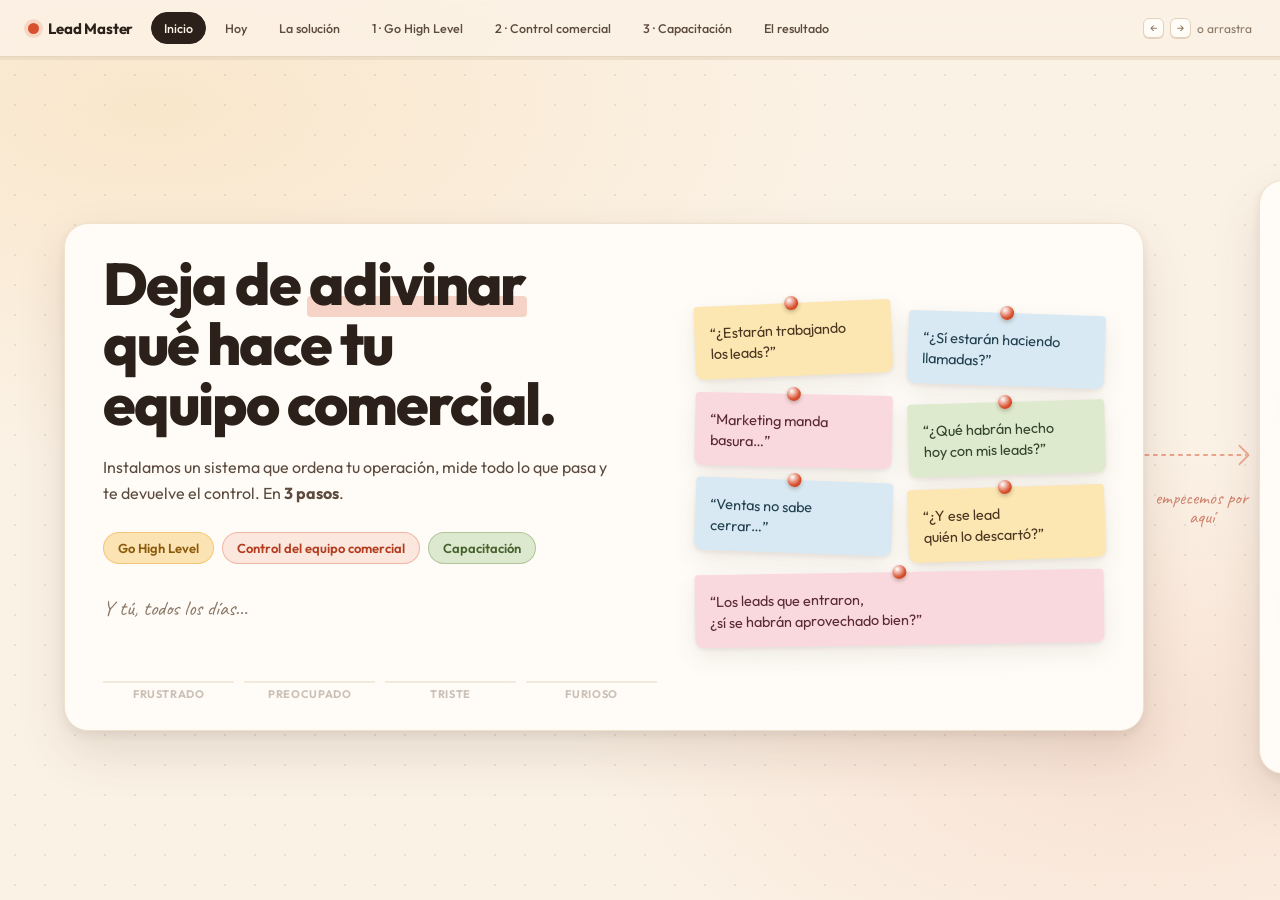
==== index.html @ 509775dc "Oferta Lead Master: tablero horizontal animado Sitio estático de una sola página que se recorre en h" ====
<!DOCTYPE html>
<html lang="es">
<head>
<meta charset="utf-8">
<meta name="viewport" content="width=device-width, initial-scale=1">
<title>Lead Master — Propuesta</title>
<meta name="description" content="El sistema que te devuelve el control de tu equipo comercial. Go High Level + Control del equipo comercial + Capacitación.">
<link rel="preconnect" href="https://fonts.googleapis.com">
<link rel="preconnect" href="https://fonts.gstatic.com" crossorigin>
<link href="https://fonts.googleapis.com/css2?family=Caveat:wght@500;700&family=Outfit:wght@300;400;500;600;700;800&display=swap" rel="stylesheet">
<link rel="stylesheet" href="styles.css?v=25">
<link rel="icon" href="data:image/svg+xml,<svg xmlns='http://www.w3.org/2000/svg' viewBox='0 0 100 100'><text y='.9em' font-size='90'>🎯</text></svg>">
</head>
<body>

<header class="topbar">
  <div class="brand">
    <span class="dot"></span>
    <span class="brand-name">Lead&nbsp;Master</span>
  </div>
  <nav class="chips" id="chips">
    <button data-go="0" class="chip is-active">Inicio</button>
    <button data-go="1" class="chip">Hoy</button>
    <button data-go="2" class="chip">La solución</button>
    <button data-go="3" class="chip">1 · Go High Level</button>
    <button data-go="4" class="chip">2 · Control comercial</button>
    <button data-go="5" class="chip">3 · Capacitación</button>
    <button data-go="6" class="chip">El resultado</button>
  </nav>
  <div class="topbar-hint">
    <kbd>←</kbd><kbd>→</kbd><span>o arrastra</span>
  </div>
</header>
<div class="progress"><div class="progress-bar" id="progressBar"></div></div>

<main class="canvas" id="canvas">

  <!-- ============ 0 · PORTADA ============ -->
  <section class="panel panel-cover" data-index="0">
    <div class="cover-grid">
      <div class="cover-left">
        <h1 class="cover-title">
          Deja de <span class="hl hl-clay">adivinar</span><br>
          qué hace tu <br>equipo comercial.
        </h1>
        <p class="cover-lead">
          Instalamos un sistema que ordena tu operación, mide todo lo que pasa
          y te devuelve el control. En <strong>3 pasos</strong>.
        </p>
        <div class="cover-tags">
          <span class="tag tag-a">Go High Level</span>
          <span class="tag tag-b">Control del equipo comercial</span>
          <span class="tag tag-c">Capacitación</span>
        </div>
        <div class="mood">
          <p class="mood-label">Y tú, todos los días…</p>
          <div class="mood-track">
            <div class="mood-slot m1"><span>Frustrado</span></div>
            <div class="mood-slot m2"><span>Preocupado</span></div>
            <div class="mood-slot m3"><span>Triste</span></div>
            <div class="mood-slot m4"><span>Furioso</span></div>
            <div class="mood-face">
              <svg class="face fc1" viewBox="0 0 48 48" aria-hidden="true"><circle class="skin" cx="24" cy="24" r="22"/><path class="ft" d="M13 17 L21 20 M35 17 L27 20"/><circle class="eye" cx="17" cy="26" r="2.4"/><circle class="eye" cx="31" cy="26" r="2.4"/><path class="ft" d="M15 35 l4.5 -3.5 l4.5 3.5 l4.5 -3.5 l4.5 3.5"/></svg>
              <svg class="face fc2" viewBox="0 0 48 48" aria-hidden="true"><circle class="skin" cx="24" cy="24" r="22"/><path class="ft" d="M12 20 q4.5 -4.5 9 -1 M36 20 q-4.5 -4.5 -9 -1"/><circle class="eye" cx="17" cy="26" r="2.8"/><circle class="eye" cx="31" cy="26" r="2.8"/><path class="ft" d="M17 35 q7 -4.5 14 0"/><path class="drop" d="M39 13 q3.5 5 0 7 q-3.5 -2 0 -7 Z"/></svg>
              <svg class="face fc3" viewBox="0 0 48 48" aria-hidden="true"><circle class="skin" cx="24" cy="24" r="22"/><path class="ft" d="M12.5 22.5 q4.5 -4 9 -4.5 M35.5 22.5 q-4.5 -4 -9 -4.5"/><circle class="eye" cx="17" cy="27.5" r="2.6"/><circle class="eye" cx="31" cy="27.5" r="2.6"/><path class="tear" d="M17 31.5 q3 5.5 0 7.5 q-3 -2 0 -7.5 Z"/><path class="ft" d="M16 37 q8 -7 16 0"/></svg>
              <svg class="face fc4" viewBox="0 0 48 48" aria-hidden="true"><circle class="skin" cx="24" cy="24" r="22"/><circle class="blush" cx="12" cy="30" r="4"/><circle class="blush" cx="36" cy="30" r="4"/><path class="ft" d="M11 16 L22 22 M37 16 L26 22"/><circle class="eye" cx="17" cy="27" r="2.4"/><circle class="eye" cx="31" cy="27" r="2.4"/><path class="ft" d="M16 37 q8 -6.5 16 0"/><path class="steam" d="M8 10 q-4 -4 -1 -8 M40 10 q4 -4 1 -8"/></svg>
            </div>
          </div>
        </div>
      </div>

      <div class="cover-right">
        <div class="note note-yellow">
          <span class="note-pin"></span>
          “¿Estarán trabajando<br>los leads?”
        </div>
        <div class="note note-blue">
          <span class="note-pin"></span>
          “¿Sí estarán haciendo<br>llamadas?”
        </div>
        <div class="note note-pink">
          <span class="note-pin"></span>
          “Marketing manda<br>basura…”
        </div>
        <div class="note note-green">
          <span class="note-pin"></span>
          “¿Qué habrán hecho<br>hoy con mis leads?”
        </div>
        <div class="note note-blue">
          <span class="note-pin"></span>
          “Ventas no sabe<br>cerrar…”
        </div>
        <div class="note note-yellow">
          <span class="note-pin"></span>
          “¿Y ese lead<br>quién lo descartó?”
        </div>
        <div class="note note-pink note-wide">
          <span class="note-pin"></span>
          “Los leads que entraron,<br>¿sí se habrán aprovechado bien?”
        </div>
      </div>
    </div>
  </section>

  <div class="connector"><svg viewBox="0 0 220 60" preserveAspectRatio="none"><path d="M2 30 C 70 30, 120 30, 195 30" /><path d="M182 20 L200 30 L182 40" class="head"/></svg><span class="connector-label">empecemos por aquí</span></div>

  <!-- ============ 1 · HOY ============ -->
  <section class="panel" data-index="1">
    <div class="panel-head">
      <span class="step-badge step-badge-muted">Dónde estás hoy</span>
      <h2 class="panel-title">Esto es lo que está pasando<br><span class="hl hl-clay">y no lo puedes ver.</span></h2>
    </div>

    <div class="pain-board">
      <div class="pain-column">
        <div class="note note-yellow rot-a">
          <span class="note-pin"></span>
          <strong>Tu equipo comercial</strong><br>
          No sabes si de verdad están trabajando o solo están conectados.
        </div>
        <div class="note note-green rot-c">
          <span class="note-pin"></span>
          <strong>Seguimiento</strong><br>
          Dicen que hacen seguimiento. Pero nadie lo puede comprobar.
        </div>
      </div>

      <div class="pain-column">
        <div class="note note-blue rot-b">
          <span class="note-pin"></span>
          <strong>Leads descartados</strong><br>
          Se descartan leads todos los días. ¿Bien descartados o mal descartados? Nadie sabe.
        </div>
        <div class="note note-pink rot-d">
          <span class="note-pin"></span>
          <strong>Contactos</strong><br>
          ¿A quién le escribieron hoy? ¿A cuántos llamaron? Silencio.
        </div>
      </div>

      <div class="fight">
        <p class="fight-label">y encima, la pelea de siempre</p>
        <div class="fight-row">
          <div class="bubble bubble-left">
            <span class="bubble-who">Ventas</span>
            “Los leads que llegan <strong>no sirven</strong>.”
          </div>
          <div class="fight-vs">vs</div>
          <div class="bubble bubble-right">
            <span class="bubble-who">Marketing</span>
            “Los leads están bien, <strong>ventas no vende</strong>.”
          </div>
        </div>
      </div>
    </div>

    <div class="verdict">
      <span class="verdict-icon">!</span>
      <p>La discusión nunca termina porque <strong>nadie tiene números</strong>. Solo opiniones.</p>
    </div>
  </section>

  <div class="connector"><svg viewBox="0 0 220 60" preserveAspectRatio="none"><path d="M2 30 C 70 30, 120 30, 195 30" /><path d="M182 20 L200 30 L182 40" class="head"/></svg><span class="connector-label">esto es lo que hacemos</span></div>

  <!-- ============ 2 · LA SOLUCIÓN ============ -->
  <section class="panel" data-index="2">
    <div class="panel-head">
      <span class="step-badge">La solución</span>
      <h2 class="panel-title">Instalamos un sistema que <span class="hl hl-amber">mide todo</span>,<br>todo el tiempo.</h2>
      <p class="panel-lead">Deja de depender de lo que te cuentan. A partir de ahora, lo ves.</p>
    </div>

    <div class="scan-area">
      <div class="cards-4">
        <article class="card c1">
          <div class="card-icon i-eye"></div>
          <h3>Qué hace tu equipo</h3>
          <p>Actividad real de cada asesor, en tiempo real. Sin preguntar, sin perseguir.</p>
          <span class="find f1">Asesor con comportamiento sospechoso</span>
        </article>
        <article class="card c2">
          <div class="card-icon i-chat"></div>
          <h3>A quién le escriben</h3>
          <p>Cada conversación, cada llamada, cada mensaje. Todo queda registrado.</p>
          <span class="find f2">Lead sin contacto hace 4 días</span>
        </article>
        <article class="card c3">
          <div class="card-icon i-flag"></div>
          <h3>Si trabajan el lead</h3>
          <p>O si lo dejan morir en el pipeline sin tocarlo una sola vez.</p>
          <span class="find f3">Lead descartado sin ninguna razón</span>
        </article>
        <article class="card c4">
          <div class="card-icon i-clock"></div>
          <h3>Si hacen seguimiento</h3>
          <p>Cuántas veces, cada cuánto y hasta dónde llegaron con cada cliente.</p>
          <span class="find f4">9 leads sin un solo seguimiento</span>
        </article>
      </div>

      <div class="lupa-track" aria-hidden="true">
        <div class="lupa-wrap">
          <svg class="lupa" viewBox="0 0 64 64">
            <circle class="lens-glow" cx="25" cy="25" r="23"/>
            <circle class="lens" cx="25" cy="25" r="17"/>
            <path class="shine" d="M15 19 a13 13 0 0 1 10 -8"/>
            <path class="handle" d="M37 37 L55 55"/>
          </svg>
        </div>
      </div>
    </div>

    <div class="truth">
      <p class="truth-kicker">Y por fin vas a saber la verdad:</p>
      <p class="truth-main">
        si no se está vendiendo porque <strong>marketing trajo malos leads</strong>,
        o porque <strong>ventas está haciendo mal el trabajo</strong>.
      </p>
    </div>

    <div class="steps-preview">
      <p class="steps-preview-label">Lo hacemos en 3 pasos</p>
      <div class="steps-preview-row">
        <button class="step-pill" data-go="3"><span>1</span> Dejamos Go High Level funcionando</button>
        <span class="step-line"></span>
        <button class="step-pill" data-go="4"><span>2</span> Instalamos un sistema que controla a tu equipo comercial</button>
        <span class="step-line"></span>
        <button class="step-pill" data-go="5"><span>3</span> Capacitación del equipo comercial y administrativo</button>
      </div>
    </div>
  </section>

  <div class="connector"><svg viewBox="0 0 220 60" preserveAspectRatio="none"><path d="M2 30 C 70 30, 120 30, 195 30" /><path d="M182 20 L200 30 L182 40" class="head"/></svg><span class="connector-label">paso 1</span></div>

  <!-- ============ 3 · PASO 1 GHL ============ -->
  <section class="panel panel-wide" data-index="3">
    <div class="panel-head">
      <span class="step-badge step-1">Paso 1</span>
      <h2 class="panel-title">Dejamos <span class="hl hl-amber">Go High Level</span><br>funcionando en tu inmobiliaria</h2>
    </div>

    <div class="ghl-grid">
      <div class="ghl-left">
        <blockquote class="quote">
          Go High Level es un <strong>lienzo en blanco</strong>.<br>
          Si hoy no lo estás usando bien, estás perdiendo casi todo su potencial.
        </blockquote>

        <figure class="ferrari">
          <svg viewBox="0 0 640 186" class="ferrari-svg" aria-label="Tres personas arrastrando un superdeportivo con una cuerda">
            <defs>
              <linearGradient id="paint" x1="0" y1="0" x2="0" y2="1">
                <stop offset="0" stop-color="#F26B44"/>
                <stop offset=".5" stop-color="#D9502F"/>
                <stop offset="1" stop-color="#9E2F14"/>
              </linearGradient>
              <linearGradient id="glass" x1="0" y1="0" x2="0" y2="1">
                <stop offset="0" stop-color="#FCEEE5"/>
                <stop offset="1" stop-color="#DEB9A3"/>
              </linearGradient>
              <linearGradient id="rim" x1="0" y1="0" x2="1" y2="1">
                <stop offset="0" stop-color="#F5E9D6"/>
                <stop offset="1" stop-color="#BFAB90"/>
              </linearGradient>
            </defs>

            <path class="ground" d="M14 155 H626"/>
            <ellipse class="car-shadow" cx="416" cy="157" rx="182" ry="6"/>

            <g class="pullers">
              <path class="effort" d="M42 50 q-7 -11 -2 -21 M107 46 q-1 -12 6 -20 M167 50 q7 -11 15 -17"/>

              <g transform="translate(58,77)">
                <g class="puller-body p1">
                  <circle class="head" cx="0" cy="0" r="10"/>
                  <path class="limb" d="M3 10 C6 22, 10 32, 16 42"/>
                  <path class="limb" d="M16 42 C8 54, 2 65, -2 78"/>
                  <path class="limb" d="M16 42 C26 52, 34 64, 40 76"/>
                  <path class="limb" d="M-2 78 L-13 78 M40 76 L51 79"/>
                  <g class="arms">
                    <path class="limb" d="M6 18 L30 30"/>
                    <path class="limb" d="M5 23 L28 34"/>
                    <circle class="hand" cx="30" cy="30" r="4"/>
                    <path class="fingers" d="M32 27 l8 -4 M33 30 l9 0 M32 33 l7 5"/>
                  </g>
                </g>
              </g>

              <g transform="translate(118,77)">
                <g class="puller-body p2">
                  <circle class="head" cx="0" cy="0" r="10"/>
                  <path class="limb" d="M3 10 C6 22, 10 32, 16 42"/>
                  <path class="limb" d="M16 42 C9 55, 3 66, 0 78"/>
                  <path class="limb" d="M16 42 C27 51, 35 64, 42 76"/>
                  <path class="limb" d="M0 78 L-11 79 M42 76 L53 79"/>
                  <g class="arms">
                    <path class="limb" d="M6 18 L30 30"/>
                    <path class="limb" d="M4 23 L27 35"/>
                    <circle class="hand" cx="30" cy="30" r="4"/>
                    <path class="fingers" d="M32 27 l8 -4 M33 30 l9 0 M32 33 l7 5"/>
                  </g>
                </g>
              </g>

              <g transform="translate(178,77)">
                <g class="puller-body p3">
                  <circle class="head" cx="0" cy="0" r="10"/>
                  <path class="limb" d="M3 10 C6 22, 10 32, 16 42"/>
                  <path class="limb" d="M16 42 C8 54, 2 65, -2 78"/>
                  <path class="limb" d="M16 42 C26 52, 34 64, 40 76"/>
                  <path class="limb" d="M-2 78 L-13 78 M40 76 L51 79"/>
                  <g class="arms">
                    <path class="limb" d="M6 18 L30 30"/>
                    <path class="limb" d="M5 23 L28 34"/>
                    <circle class="hand" cx="30" cy="30" r="4"/>
                    <path class="fingers" d="M32 27 l8 -4 M33 30 l9 0 M32 33 l7 5"/>
                  </g>
                </g>
              </g>
            </g>

            <path class="rope" d="M88 107 L208 109 C222 111, 236 113, 245 116">
              <animate attributeName="d" dur="6s" repeatCount="indefinite"
                keyTimes="0;0.10;0.30;0.50;0.56;0.62;0.70;0.90;1"
                values="M88 107 L208 109 C222 111, 236 113, 245 116;M88 104 L208 107 C222 110, 236 113, 245 116;M88 107 L208 109 C222 111, 236 113, 245 116;M88 104 L208 107 C222 110, 236 113, 245 116;M88 107 L208 109 C222 111, 236 113, 245 116;M92 124 L200 134 C218 140, 236 128, 245 118;M104 150 L198 152 C220 153, 236 132, 245 118;M104 150 L198 152 C220 153, 236 132, 245 118;M88 107 L208 109 C222 111, 236 113, 245 116"/>            </path>

            <g class="car" transform="translate(60,0)">
              <g class="car-shake">
              <path class="car-body" d="M185 116
                C190 104, 205 98, 224 94
                C252 88, 274 82, 292 74
                C312 64, 334 54, 362 53
                L378 53
                C398 54, 418 62, 440 76
                C466 92, 492 101, 512 100
                C522 100, 528 105, 528 113
                L528 122 C528 128, 525 131, 519 131
                L512 131 A31 31 0 0 0 450 131
                L304 131 A31 31 0 0 0 242 131
                L193 131 C187 131, 184 127, 185 120 Z"/>

              <path class="car-glass" d="M300 74 C318 62, 338 57, 362 57
                L376 57 C392 58, 408 65, 424 76 Z"/>
              <path class="car-pillar" d="M382 57 L382 75"/>

              <path class="car-gloss" d="M206 100 C240 88, 280 76, 318 64"/>
              <path class="car-crease" d="M216 108 C300 100, 410 100, 505 114"/>
              <path class="car-door" d="M332 84 C340 102, 344 115, 344 128"/>
              <path class="car-vent" d="M424 84 C440 80, 456 84, 466 93 L458 102 C448 96, 436 95, 424 96 Z"/>
              <path class="car-light" d="M190 103 L218 95 L221 102 L193 110 Z"/>
              <path class="car-light" d="M514 103 L528 106 L528 115 L514 112 Z"/>
              <path class="car-mirror" d="M306 70 L294 65 L292 73 Z"/>
              <path class="car-skirt" d="M308 126 L448 126"/>
              <path class="car-splitter" d="M185 125 L218 129"/>
              <path class="car-spoiler" d="M508 98 C516 97, 524 100, 528 105"/>

              <g class="wheels">
                <circle class="tyre" cx="273" cy="127" r="28"/>
                <circle class="tyre" cx="481" cy="127" r="28"/>
                <circle class="rim" cx="273" cy="127" r="16"/>
                <circle class="rim" cx="481" cy="127" r="16"/>
                <path class="spokes" d="M273 111 V143 M259 119 L287 135 M259 135 L287 119"/>
                <path class="spokes" d="M481 111 V143 M467 119 L495 135 M467 135 L495 119"/>
                <circle class="hub" cx="273" cy="127" r="4.5"/>
                <circle class="hub" cx="481" cy="127" r="4.5"/>
                </g>
              </g>
            </g>
          </svg>
          <figcaption class="hand ferrari-caption">Es como tener un Ferrari y, para hacerlo andar,<br>tener que arrastrarlo con una cuerda y 3 personas.</figcaption>
        </figure>
      </div>

      <div class="ghl-right">
        <p class="mini-label">Qué dejamos funcionando</p>
        <ul class="check-list">
          <li><span class="tick"></span><div><strong>Mensajes automáticos</strong><br>El lead recibe respuesta al instante, no en 3 horas.</div></li>
          <li><span class="tick"></span><div><strong>Asignación automática</strong><br>Cada lead cae con dueño y con hora. Sin repartos a mano.</div></li>
          <li><span class="tick"></span><div><strong>Recordatorios y tareas</strong><br>El sistema le dice al asesor qué hacer y cuándo hacerlo.</div></li>
          <li><span class="tick"></span><div><strong>Portales conectados</strong><br>Todas tus fuentes de leads entrando a un solo lugar.</div></li>
          <li><span class="tick"></span><div><strong>Pipeline que se mueve solo</strong><br>Notas, tareas y etapas se actualizan en tiempo real.</div></li>
        </ul>

        <div class="warn-note">
          <strong>Ojo:</strong> no son bots que reemplazan a tu equipo comercial.
          Es un sistema que <em>los ordena</em> y a ti te muestra qué está pasando.
        </div>
      </div>
    </div>

    <div class="track-band">
      <div class="track-head">
        <p class="track-title">
          Tu equipo comercial solo tiene que <strong>hablar con el lead</strong>.<br>
          De lo demás se encarga el sistema.
        </p>
        <p class="track-sub">
          Trackeamos todo lo que se habla por chat y por llamada. Y además sabes
          exactamente cada cita y cada recorrido.
        </p>
      </div>
      <div class="track-items">
        <div class="track-item"><span class="track-ico">💬</span><div><strong>Chats</strong><br>Cada mensaje enviado y recibido.</div></div>
        <div class="track-item"><span class="track-ico">📞</span><div><strong>Llamadas</strong><br>Quién llamó, cuándo y qué se habló.</div></div>
        <div class="track-item"><span class="track-ico">📅</span><div><strong>Citas</strong><br>Cada cita agendada y si se cumplió.</div></div>
        <div class="track-item"><span class="track-ico">📍</span><div><strong>Recorridos</strong><br>Cada visita al inmueble, registrada.</div></div>
      </div>
    </div>
  </section>

  <div class="connector"><svg viewBox="0 0 220 60" preserveAspectRatio="none"><path d="M2 30 C 70 30, 120 30, 195 30" /><path d="M182 20 L200 30 L182 40" class="head"/></svg><span class="connector-label">paso 2</span></div>

  <!-- ============ 4 · PASO 2 LEAD MASTER ============ -->
  <section class="panel panel-wide" data-index="4">
    <div class="panel-head">
      <span class="step-badge step-2">Paso 2</span>
      <h2 class="panel-title">Control del equipo comercial:<br>el sistema que ve <span class="hl hl-clay">lo que tú no puedes ver.</span></h2>
      <p class="panel-lead">Monitorea a tu equipo comercial y te dice qué hace y qué no hace.</p>
    </div>

    <div class="lm-grid">
      <div class="case">
        <p class="case-label">Caso real · mes pasado</p>
        <p class="case-text">
          En un cliente encontramos <strong>3 asesores descartando leads sin haberlos trabajado</strong>.
          Él no tenía idea.
        </p>
        <p class="case-ask hand">¿Y si en tu equipo está pasando ahora mismo?</p>
        <p class="case-foot">Otros dueños descubrieron con esto a un asesor <strong>quedándose con sus leads</strong>.</p>
      </div>

      <div class="lm-list">
        <p class="mini-label">Lo que vas a ver todos los días</p>
        <ul class="check-list check-list-tight">
          <li><span class="tick tick-clay"></span><div><strong>Cuántos leads tiene cada asesor</strong></div></li>
          <li><span class="tick tick-clay"></span><div><strong>Cuántos está trabajando de verdad</strong></div></li>
          <li><span class="tick tick-clay"></span><div><strong>El resumen de cada conversación</strong><br>Qué le dijeron al cliente y en qué quedaron.</div></li>
          <li><span class="tick tick-clay"></span><div><strong>Alertas automáticas</strong><br>Si descartan, si dejan de trabajar o si hay comportamiento sospechoso.</div></li>
        </ul>
      </div>

      <div class="alerts">
        <p class="mini-label">Así te avisa el sistema</p>
        <div class="alert alert-red">
          <span class="alert-dot"></span>
          <div><strong>Descarte sin contacto</strong><br><span>Andrés descartó 12 leads sin un solo mensaje enviado.</span></div>
        </div>
        <div class="alert alert-amber">
          <span class="alert-dot"></span>
          <div><strong>Lead abandonado</strong><br><span>6 días sin seguimiento en 9 oportunidades abiertas.</span></div>
        </div>
        <div class="alert alert-clay">
          <span class="alert-dot"></span>
          <div><strong>Comportamiento inusual</strong><br><span>Leads reasignados fuera del horario habitual.</span></div>
        </div>
        <p class="alerts-foot">El sistema te alerta. <strong>Tú revisas y decides.</strong></p>
      </div>
    </div>

    <div class="auto-demo">
      <div class="auto-demo-top">
        <span class="auto-badge"><span class="auto-dot"></span>Todo esto pasa solo</span>
        <p class="auto-demo-text">Tu asesor solo habla con el lead. El sistema mueve la etapa, abre el contacto, crea la tarea y guarda la nota. <strong>Sin que nadie toque nada.</strong></p>
      </div>

      <div class="pipeline">
        <div class="stage st1"><span>Nuevo</span></div>
        <div class="stage st2"><span>Contactado</span></div>
        <div class="stage st3"><span>Cita agendada</span></div>
        <div class="stage st4"><span>Cerrado</span></div>
        <div class="lead-card">
          <div class="lead-top">
            <span class="lead-avatar">LG</span>
            <span class="lead-name">Laura G.</span>
          </div>
          <div class="lead-note">
            <span class="ln ln1">Busca apto de 3 habitaciones</span>
            <span class="ln ln2">Lo quiere en zona norte · hasta $450M</span>
            <span class="ln ln3">Visita jueves 4:00 p. m. · Chicó</span>
            <span class="ln ln4">Compró apto 302 · $420.000.000</span>
          </div>
        </div>
      </div>

      <div class="auto-events">
        <span class="ev ev0"><span class="bell">🔔</span> Asesor notificado</span>
        <span class="ev ev1">📇 Contacto abierto</span>
        <span class="ev ev2">✅ Tarea creada</span>
        <span class="ev ev3">📝 Nota guardada</span>
      </div>
    </div>
  </section>

  <div class="connector"><svg viewBox="0 0 220 60" preserveAspectRatio="none"><path d="M2 30 C 70 30, 120 30, 195 30" /><path d="M182 20 L200 30 L182 40" class="head"/></svg><span class="connector-label">paso 3</span></div>

  <!-- ============ 5 · PASO 3 CAPACITACIÓN ============ -->
  <section class="panel" data-index="5">
    <div class="panel-head">
      <span class="step-badge step-3">Paso 3</span>
      <h2 class="panel-title">Capacitamos a tu <span class="hl hl-olive">equipo comercial</span><br>y administrativo</h2>
      <p class="panel-lead">Un sistema sin equipo entrenado es un sistema desperdiciado.</p>
    </div>

    <div class="train-grid">
      <article class="train-card">
        <span class="train-num">1</span>
        <h3>El CRM</h3>
        <p>Que lo usen bien y completo, no a medias. Cada quien sabe qué hacer, dónde y cuándo.</p>
      </article>
      <article class="train-card">
        <span class="train-num">2</span>
        <h3>Las métricas</h3>
        <p>Qué se mide y por qué importa: leads que entran, contactados, seguimientos, cierres.</p>
      </article>
      <article class="train-card">
        <span class="train-num">3</span>
        <h3>Cómo usar esos números</h3>
        <p>Leer los datos para tomar decisiones: dónde se está cayendo la venta y qué corregir esta semana.</p>
      </article>
    </div>

    <div class="report-card">
      <div class="report-left">
        <p class="mini-label">Y además, cada periodo</p>
        <h3 class="report-title">Reportes de lo que pasa con tu equipo comercial</h3>
        <p class="report-text">Sin que tengas que pedirlos, sin que tengas que armarlos tú.</p>
      </div>
      <div class="report-chart" aria-hidden="true">
        <span style="--h:38%"></span><span style="--h:55%"></span><span style="--h:44%"></span>
        <span style="--h:70%"></span><span style="--h:62%"></span><span style="--h:88%"></span>
        <span style="--h:76%"></span><span style="--h:100%"></span>
      </div>
    </div>
  </section>

  <div class="connector"><svg viewBox="0 0 220 60" preserveAspectRatio="none"><path d="M2 30 C 70 30, 120 30, 195 30" /><path d="M182 20 L200 30 L182 40" class="head"/></svg><span class="connector-label">el resultado</span></div>

  <!-- ============ 6 · EL RESULTADO ============ -->
  <section class="panel panel-wide" data-index="6">
    <div class="panel-head">
      <span class="step-badge step-badge-muted">El resultado</span>
      <h2 class="panel-title">De adivinar… a <span class="hl hl-amber">tener el control</span>.</h2>
    </div>

    <div class="summary-flow">
      <div class="flow-item flow-before">
        <p class="flow-label">Hoy</p>
        <ul>
          <li>Opiniones, no datos</li>
          <li>Leads que se pierden sin explicación</li>
          <li>Marketing contra ventas</li>
          <li>Cero visibilidad</li>
        </ul>
      </div>

      <div class="flow-arrow">
        <svg viewBox="0 0 120 40"><path d="M4 20 H100"/><path d="M88 10 L106 20 L88 30"/></svg>
        <span class="hand">con el sistema</span>
      </div>

      <div class="flow-item flow-after">
        <p class="flow-label">Después</p>
        <ul>
          <li><strong>Go High Level</strong> funcionando en automático</li>
          <li><strong>Control del equipo comercial</strong> midiendo todo</li>
          <li><strong>Equipo capacitado</strong> en CRM y métricas</li>
          <li><strong>Reportes</strong> constantes en tus manos</li>
          <li>Se acabó la pelea: hay <strong>números</strong></li>
        </ul>
      </div>
    </div>

    <div class="closing">
      <h3 class="closing-title">¿Arrancamos?</h3>
      <p class="closing-text">Montamos todo, entrenamos a tu gente y te entregamos el control de tu operación comercial.</p>
      <div class="roadmap">
        <div class="rm-line"></div>
        <div class="rm-item">
          <span class="rm-dot">🚀</span>
          <strong>Implementación en 7 días</strong>
          <span class="rm-sub">Todo montado y funcionando</span>
        </div>
        <div class="rm-item">
          <span class="rm-dot">🎓</span>
          <strong>Capacitación por 60 días</strong>
          <span class="rm-sub">Dos meses acompañando a tu equipo</span>
        </div>
        <div class="rm-item">
          <span class="rm-dot">📅</span>
          <strong>Reuniones semanales</strong>
          <span class="rm-sub">Revisamos números y ajustamos</span>
        </div>
        <div class="rm-item">
          <span class="rm-dot">🎬</span>
          <strong>Videos explicativos</strong>
          <span class="rm-sub">De todo el sistema, para consultar cuando quieras</span>
        </div>
        <div class="rm-item">
          <span class="rm-dot">🧩</span>
          <strong>Adaptado a tu flujo</strong>
          <span class="rm-sub">A cómo vende tu inmobiliaria, no a una plantilla</span>
        </div>
      </div>
      <p class="signature hand">Lead Master</p>
    </div>
  </section>

  <div class="canvas-end"></div>
</main>

<script src="app.js?v=25"></script>
</body>
</html>
---- styles.css ----
/* ============================================================
   Lead Master · Propuesta — tablero horizontal
   ============================================================ */

:root{
  --cream:      #FBF2E6;
  --cream-2:    #F6E8D6;
  --paper:      #FFFCF7;
  --ink:        #2B211A;
  --ink-soft:   #5C4B3E;
  --muted:      #8B7867;
  --line:       #E4D3BC;
  --line-soft:  #EFE1CD;

  --clay:       #D9502F;
  --clay-dark:  #B33C1E;
  --amber:      #EFA22C;
  --amber-soft: #FBE3B4;
  --olive:      #6E8F52;
  --olive-soft: #DDE9CE;
  --sky:        #5D93B4;
  --sky-soft:   #D6E7F0;
  --rose:       #E0778C;
  --rose-soft:  #FBDCE1;

  --shadow-sm: 0 1px 2px rgba(70,45,25,.06), 0 3px 8px rgba(70,45,25,.06);
  --shadow-md: 0 2px 4px rgba(70,45,25,.07), 0 10px 24px rgba(70,45,25,.09);
  --shadow-lg: 0 4px 10px rgba(70,45,25,.08), 0 22px 50px rgba(70,45,25,.12);
  --r-sm: 10px;
  --r-md: 16px;
  --r-lg: 24px;
}

*{box-sizing:border-box;}
html,body{height:100%;margin:0;}
body{
  font-family:"Outfit", ui-sans-serif, system-ui, -apple-system, "Segoe UI", sans-serif;
  color:var(--ink);
  background-color:var(--cream);
  background-image:
    radial-gradient(circle at 50% 50%, rgba(43,33,26,.085) 1.3px, transparent 1.4px),
    radial-gradient(1200px 600px at 12% 12%, rgba(239,162,44,.14), transparent 60%),
    radial-gradient(900px 500px at 88% 82%, rgba(217,80,47,.10), transparent 62%);
  background-size: 30px 30px, auto, auto;
  overflow:hidden;
  -webkit-font-smoothing:antialiased;
}
.hand{font-family:"Caveat", cursive;}

/* ---------------- Topbar ---------------- */
.topbar{
  position:fixed; inset:0 0 auto 0; z-index:50;
  display:flex; align-items:center; gap:18px;
  padding:12px clamp(14px,3vw,28px);
  background:rgba(251,242,230,.86);
  backdrop-filter:blur(14px) saturate(1.2);
  border-bottom:1px solid rgba(228,211,188,.9);
}
.brand{display:flex;align-items:center;gap:9px;flex:0 0 auto;}
.brand .dot{width:11px;height:11px;border-radius:50%;background:var(--clay);box-shadow:0 0 0 4px rgba(217,80,47,.16);}
.brand-name{font-weight:700;letter-spacing:-.01em;font-size:15px;}

.chips{
  display:flex; gap:6px; align-items:center;
  overflow-x:auto; scrollbar-width:none; flex:1 1 auto;
}
.chips::-webkit-scrollbar{display:none;}
.chip{
  flex:0 0 auto; cursor:pointer;
  font-family:inherit; font-size:12.5px; font-weight:500; color:var(--ink-soft);
  background:transparent; border:1px solid transparent;
  padding:7px 12px; border-radius:999px;
  transition:background .18s, color .18s, border-color .18s, transform .18s;
  white-space:nowrap;
}
.chip:hover{background:rgba(255,255,255,.75);border-color:var(--line-soft);}
.chip.is-active{background:var(--ink);color:#FFF6E9;border-color:var(--ink);}
.topbar-hint{display:flex;align-items:center;gap:6px;font-size:12px;color:var(--muted);flex:0 0 auto;}
.topbar-hint kbd{
  font-family:inherit;font-size:11px;padding:2px 6px;border-radius:6px;
  background:var(--paper);border:1px solid var(--line);box-shadow:0 1px 0 var(--line);
}
@media (max-width:820px){ .topbar-hint{display:none;} }

.progress{position:fixed;top:57px;left:0;right:0;height:3px;background:rgba(228,211,188,.55);z-index:49;}
.progress-bar{height:100%;width:0;background:linear-gradient(90deg,var(--amber),var(--clay));border-radius:0 3px 3px 0;transition:width .12s linear;}

/* ---------------- Canvas horizontal ---------------- */
.canvas{
  position:relative;
  height:100vh; height:100dvh;
  display:flex; align-items:center;
  overflow-x:auto; overflow-y:hidden;
  scroll-snap-type:x proximity;
  padding:74px clamp(20px,5vw,90px) 20px;
  gap:0;
  cursor:grab;
  scrollbar-width:thin; scrollbar-color:var(--line) transparent;
}
.canvas.is-dragging{cursor:grabbing;scroll-snap-type:none;}
.canvas::-webkit-scrollbar{height:9px;}
.canvas::-webkit-scrollbar-track{background:transparent;}
.canvas::-webkit-scrollbar-thumb{background:var(--line);border-radius:99px;border:2px solid var(--cream);}
.canvas-end{flex:0 0 clamp(20px,6vw,90px);}

.panel{
  flex:0 0 auto;
  width:min(1080px, 88vw);
  max-height:calc(100dvh - 100px);
  scroll-snap-align:center;
  background:var(--paper);
  border:1px solid var(--line-soft);
  border-radius:var(--r-lg);
  box-shadow:var(--shadow-lg);
  padding:clamp(24px,3.2vh,42px) clamp(26px,3vw,52px);
  overflow-y:auto; overflow-x:hidden;
  scrollbar-width:thin;
}
.panel::-webkit-scrollbar{width:7px;}
.panel::-webkit-scrollbar-thumb{background:var(--line);border-radius:99px;}
.panel-wide{width:min(1320px, 92vw);}

/* Conectores entre paneles */
.connector{
  flex:0 0 clamp(90px,9vw,170px);
  display:flex;flex-direction:column;align-items:center;justify-content:center;gap:6px;
  opacity:.75;
}
.connector svg{width:100%;height:56px;overflow:visible;}
.connector path{fill:none;stroke:var(--clay);stroke-width:2.2;stroke-linecap:round;stroke-linejoin:round;stroke-dasharray:7 9;opacity:.65;}
.connector path.head{stroke-dasharray:none;}
.connector-label{font-family:"Caveat",cursive;font-size:19px;color:var(--clay-dark);opacity:.8;text-align:center;line-height:1;}

/* ---------------- Tipografía compartida ---------------- */
.panel-head{margin-bottom:clamp(18px,2.4vh,30px);}
.panel-title{
  font-size:clamp(28px,3.5vw,46px);line-height:1.08;letter-spacing:-.025em;
  font-weight:700;margin:10px 0 0;
}
.panel-lead{font-size:clamp(15px,1.15vw,18px);color:var(--ink-soft);margin:12px 0 0;max-width:62ch;line-height:1.55;}
.mini-label{
  font-size:11.5px;font-weight:700;letter-spacing:.13em;text-transform:uppercase;
  color:var(--muted);margin:0 0 12px;
}
.hl{position:relative;white-space:nowrap;}
.hl::after{
  content:"";position:absolute;left:-2px;right:-2px;bottom:.06em;height:.34em;
  border-radius:4px;z-index:-1;
}
.hl{z-index:0;}
.hl-clay::after{background:rgba(217,80,47,.24);}
.hl-amber::after{background:rgba(239,162,44,.35);}
.hl-olive::after{background:rgba(110,143,82,.28);}

.step-badge{
  display:inline-block;font-size:12px;font-weight:700;letter-spacing:.1em;text-transform:uppercase;
  padding:6px 12px;border-radius:999px;background:var(--amber-soft);color:#8A5A08;
  border:1px solid rgba(239,162,44,.4);
}
.step-badge-muted{background:var(--cream-2);color:var(--muted);border-color:var(--line);}
.step-1{background:var(--amber-soft);color:#8A5A08;border-color:rgba(239,162,44,.45);}
.step-2{background:rgba(217,80,47,.14);color:var(--clay-dark);border-color:rgba(217,80,47,.32);}
.step-3{background:var(--olive-soft);color:#48622F;border-color:rgba(110,143,82,.38);}

/* ---------------- Sticky notes ---------------- */
.note{
  position:relative;
  padding:20px 18px 18px;
  border-radius:4px 4px 8px 8px;
  font-size:15px;line-height:1.42;
  box-shadow:var(--shadow-md);
  background:var(--amber-soft);
  color:#4A3520;
  transition:transform .25s cubic-bezier(.2,.8,.3,1), box-shadow .25s;
}
.note strong{display:block;font-size:12px;letter-spacing:.09em;text-transform:uppercase;opacity:.65;margin-bottom:6px;font-weight:700;}
.note:hover{transform:rotate(0deg) translateY(-4px) scale(1.02);box-shadow:var(--shadow-lg);z-index:5;}
.note-pin{
  position:absolute;top:-7px;left:50%;transform:translateX(-50%);
  width:14px;height:14px;border-radius:50%;
  background:radial-gradient(circle at 35% 30%, #fff, var(--clay) 60%, var(--clay-dark));
  box-shadow:0 2px 4px rgba(70,45,25,.3);
}
.note-yellow{background:#FCE7B2;}
.note-pink{background:#FAD9DE;color:#5A2A34;}
.note-blue{background:#D9E9F3;color:#22414F;}
.note-green{background:#DDEACD;color:#33452A;}
.rot-a{transform:rotate(-2.2deg);}
.rot-b{transform:rotate(1.8deg);}
.rot-c{transform:rotate(1.1deg);}
.rot-d{transform:rotate(-1.4deg);}

/* ---------------- 0 · Portada ---------------- */
.panel-cover{display:flex;flex-direction:column;justify-content:center;}
.cover-grid{display:grid;grid-template-columns:1.15fr .85fr;gap:clamp(24px,3vw,54px);align-items:center;}
.cover-title{
  font-size:clamp(38px,4.6vw,68px);line-height:1.02;letter-spacing:-.035em;font-weight:800;margin:0;
}
.cover-lead{font-size:clamp(16px,1.25vw,19px);line-height:1.6;color:var(--ink-soft);margin:22px 0 0;max-width:46ch;}
.cover-tags{display:flex;gap:8px;flex-wrap:wrap;margin:26px 0 0;}
.tag{font-size:13px;font-weight:600;padding:7px 14px;border-radius:999px;border:1px solid;}
.tag-a{background:var(--amber-soft);border-color:rgba(239,162,44,.45);color:#8A5A08;}
.tag-b{background:rgba(217,80,47,.12);border-color:rgba(217,80,47,.32);color:var(--clay-dark);}
.tag-c{background:var(--olive-soft);border-color:rgba(110,143,82,.4);color:#48622F;}


/* ---- caritas: frustrado -> preocupado -> triste -> furioso ---- */
.mood{margin-top:clamp(24px,3.4vh,38px);--gm:10px;}
.mood-label{margin:0 0 8px;font-family:"Caveat",cursive;font-size:21px;color:var(--muted);}
.mood-track{position:relative;display:grid;grid-template-columns:repeat(4,1fr);gap:var(--gm);padding-top:52px;}
.mood-slot{
  text-align:center;font-size:11px;font-weight:700;letter-spacing:.06em;text-transform:uppercase;
  color:var(--muted);opacity:.45;padding-top:4px;border-top:2px solid var(--line);
}
.m1{animation:mo1 10s ease-in-out infinite;}
.m2{animation:mo2 10s ease-in-out infinite;}
.m3{animation:mo3 10s ease-in-out infinite;}
.m4{animation:mo4 10s ease-in-out infinite;}
@keyframes mo1{0%,20%{opacity:1;color:var(--clay-dark);border-color:var(--clay);}24%,92%{opacity:.45;color:var(--muted);border-color:var(--line);}96%,100%{opacity:1;color:var(--clay-dark);border-color:var(--clay);}}
@keyframes mo2{0%,21%{opacity:.45;}25%,45%{opacity:1;color:var(--clay-dark);border-color:var(--clay);}49%,100%{opacity:.45;color:var(--muted);border-color:var(--line);}}
@keyframes mo3{0%,46%{opacity:.45;}50%,70%{opacity:1;color:var(--clay-dark);border-color:var(--clay);}74%,100%{opacity:.45;color:var(--muted);border-color:var(--line);}}
@keyframes mo4{0%,71%{opacity:.45;}75%,91%{opacity:1;color:var(--clay-dark);border-color:var(--clay);}95%,100%{opacity:.45;color:var(--muted);border-color:var(--line);}}

.mood-face{
  position:absolute;top:0;left:0;height:46px;
  width:calc((100% - 3 * var(--gm)) / 4);
  display:flex;justify-content:center;
  animation:moveFace 10s cubic-bezier(.5,0,.25,1) infinite;
}
@keyframes moveFace{
  0%,17%  {transform:translateX(0);}
  23%,42% {transform:translateX(calc(100% + var(--gm)));}
  48%,67% {transform:translateX(calc(200% + 2 * var(--gm)));}
  73%,91% {transform:translateX(calc(300% + 3 * var(--gm)));}
  100%    {transform:translateX(0);}
}
.face{
  position:absolute;top:0;width:46px;height:46px;opacity:0;
  filter:drop-shadow(0 4px 8px rgba(70,45,25,.18));
}
.face .skin{fill:#F7C85B;stroke:#D9A233;stroke-width:1.6;}
.face .ft{stroke:#4A3520;stroke-width:2.6;fill:none;stroke-linecap:round;stroke-linejoin:round;}
.face .eye{fill:#4A3520;}
.face .drop{fill:#7FBBDA;}
.face .tear{fill:#7FBBDA;}
.face .blush{fill:rgba(217,80,47,.35);}
.face .steam{stroke:var(--clay);stroke-width:2.4;fill:none;stroke-linecap:round;opacity:.7;}
.fc1{animation:fa1 10s linear infinite;}
.fc2{animation:fa2 10s linear infinite;}
.fc3{animation:fa3 10s linear infinite;}
.fc4{animation:fa4 10s linear infinite;}
@keyframes fa1{0%,20%{opacity:1;}22%,92%{opacity:0;}95%,100%{opacity:1;}}
@keyframes fa2{0%,21%{opacity:0;}23%,45%{opacity:1;}47%,100%{opacity:0;}}
@keyframes fa3{0%,46%{opacity:0;}48%,70%{opacity:1;}72%,100%{opacity:0;}}
@keyframes fa4{0%,71%{opacity:0;}73%,91%{opacity:1;}93%,100%{opacity:0;}}


.cover-right{
  display:grid;grid-template-columns:1fr 1fr;
  gap:clamp(12px,1.6vh,20px) clamp(12px,1.2vw,20px);
  align-content:center;
}
.cover-right .note{font-size:14.5px;padding:17px 15px 15px;}
.cover-right .note-wide{grid-column:1 / -1;}
.cover-right .note:nth-child(1){transform:rotate(-2.4deg) translateY(-6px);}
.cover-right .note:nth-child(2){transform:rotate(1.9deg) translateY(4px);}
.cover-right .note:nth-child(3){transform:rotate(1.2deg) translateY(-3px);}
.cover-right .note:nth-child(4){transform:rotate(-1.6deg) translateY(5px);}
.cover-right .note:nth-child(5){transform:rotate(2.1deg) translateY(-4px);}
.cover-right .note:nth-child(6){transform:rotate(-1.9deg) translateY(3px);}
.cover-right .note:nth-child(7){transform:rotate(-.9deg);}


/* ---------------- 1 · Hoy ---------------- */
.pain-board{display:grid;grid-template-columns:1fr 1fr 1.25fr;gap:clamp(14px,1.6vw,26px);align-items:start;}
.pain-column{display:flex;flex-direction:column;gap:clamp(14px,2vh,22px);}
.fight{
  background:var(--cream);border:1px dashed var(--line);border-radius:var(--r-md);
  padding:20px 18px;display:flex;flex-direction:column;gap:14px;
}
.fight-label{font-family:"Caveat",cursive;font-size:21px;color:var(--muted);margin:0;text-align:center;}
.fight-row{display:flex;flex-direction:column;gap:10px;}
.bubble{
  position:relative;background:var(--paper);border:1px solid var(--line);border-radius:14px;
  padding:14px 16px;font-size:15px;line-height:1.4;box-shadow:var(--shadow-sm);
}
.bubble-who{display:block;font-size:11px;font-weight:700;letter-spacing:.12em;text-transform:uppercase;margin-bottom:5px;}
.bubble-left{border-left:4px solid var(--clay);} .bubble-left .bubble-who{color:var(--clay-dark);}
.bubble-right{border-left:4px solid var(--sky);margin-left:auto;} .bubble-right .bubble-who{color:#3D6D8A;}
.fight-vs{align-self:center;font-family:"Caveat",cursive;font-size:24px;color:var(--clay);}

.verdict{
  margin-top:clamp(18px,2.6vh,30px);
  display:flex;align-items:center;gap:14px;
  background:linear-gradient(90deg, rgba(217,80,47,.10), rgba(239,162,44,.10));
  border:1px solid rgba(217,80,47,.25);border-radius:var(--r-md);
  padding:16px 20px;
}
.verdict-icon{
  flex:0 0 auto;width:30px;height:30px;border-radius:50%;background:var(--clay);color:#fff;
  display:grid;place-items:center;font-weight:800;font-size:16px;
}
.verdict p{margin:0;font-size:clamp(15px,1.2vw,19px);line-height:1.45;}
.verdict-soft{background:linear-gradient(90deg, rgba(93,147,180,.10), rgba(110,143,82,.10));border-color:rgba(93,147,180,.28);}
.verdict-soft .verdict-icon{background:transparent;font-size:20px;}

/* ---------------- 2 · Solución ---------------- */
.scan-area{position:relative;--gap4:clamp(12px,1.3vw,18px);margin-bottom:30px;}
.cards-4{display:grid;grid-template-columns:repeat(4,1fr);gap:var(--gap4);}

/* ---- lupa que recorre y encuentra ---- */
.lupa-track{position:absolute;inset:0;pointer-events:none;z-index:3;}
.lupa-wrap{
  position:absolute;top:-6px;left:0;
  width:calc((100% - 3 * var(--gap4)) / 4);
  display:flex;justify-content:center;
  animation:scanMove 9s cubic-bezier(.5,0,.25,1) infinite;
}
.lupa{width:clamp(44px,3.6vw,58px);height:auto;animation:lupaWobble 2.2s ease-in-out infinite;}
.lupa .lens-glow{fill:rgba(239,162,44,.16);}
.lupa .lens{fill:rgba(255,255,255,.5);stroke:var(--clay);stroke-width:4;}
.lupa .handle{stroke:var(--clay-dark);stroke-width:7;stroke-linecap:round;fill:none;}
.lupa .shine{stroke:#fff;stroke-width:3;stroke-linecap:round;fill:none;opacity:.8;}

@keyframes scanMove{
  0%,20%   {transform:translateX(0);opacity:1;}
  27%,44%  {transform:translateX(calc(100% + var(--gap4)));opacity:1;}
  51%,67%  {transform:translateX(calc(200% + 2 * var(--gap4)));opacity:1;}
  74%,90%  {transform:translateX(calc(300% + 3 * var(--gap4)));opacity:1;}
  94%      {transform:translateX(calc(300% + 3 * var(--gap4)));opacity:0;}
  95%      {transform:translateX(0);opacity:0;}
  100%     {transform:translateX(0);opacity:1;}
}
@keyframes lupaWobble{
  0%,100%{transform:rotate(-7deg) translateY(0);}
  50%    {transform:rotate(6deg) translateY(-3px);}
}

.find{
  position:absolute;left:6px;right:6px;bottom:-38px;z-index:4;
  background:var(--clay);color:#FFF6E9;border-radius:10px;
  padding:7px 10px;font-size:11px;font-weight:600;line-height:1.25;text-align:center;
  box-shadow:0 8px 18px rgba(140,45,20,.28);
  opacity:0;transform:translateY(6px) scale(.94);
  animation:findPop 9s ease-out infinite;
}
.find::before{content:"⚠ ";}
.f1{animation-delay:.9s;} .f2{animation-delay:3.1s;} .f3{animation-delay:5.3s;} .f4{animation-delay:7.4s;}
@keyframes findPop{
  0%  {opacity:0;transform:translateY(6px) scale(.94);}
  4%  {opacity:1;transform:translateY(0) scale(1);}
  13% {opacity:1;transform:translateY(0) scale(1);}
  18%,100%{opacity:0;transform:translateY(-3px) scale(.98);}
}

.c1{animation:lit1 9s ease-out infinite;}
.c2{animation:lit2 9s ease-out infinite;}
.c3{animation:lit3 9s ease-out infinite;}
.c4{animation:lit4 9s ease-out infinite;}
@keyframes lit1{0%,4%{border-color:rgba(217,80,47,.65);}20%,100%{border-color:var(--line);}}
@keyframes lit2{0%,26%{border-color:var(--line);}30%,44%{border-color:rgba(217,80,47,.65);}48%,100%{border-color:var(--line);}}
@keyframes lit3{0%,50%{border-color:var(--line);}54%,67%{border-color:rgba(217,80,47,.65);}71%,100%{border-color:var(--line);}}
@keyframes lit4{0%,73%{border-color:var(--line);}77%,90%{border-color:rgba(217,80,47,.65);}94%,100%{border-color:var(--line);}}
.card{
  position:relative;
  background:var(--paper);border:1px solid var(--line);border-radius:var(--r-md);
  padding:20px 18px;box-shadow:var(--shadow-sm);
  transition:transform .22s, box-shadow .22s, border-color .22s;
}
.card:hover{transform:translateY(-4px);box-shadow:var(--shadow-md);border-color:rgba(239,162,44,.5);}
.card h3{margin:0 0 7px;font-size:17px;font-weight:700;letter-spacing:-.01em;}
.card p{margin:0;font-size:14.5px;line-height:1.5;color:var(--ink-soft);}
.card-icon{
  width:38px;height:38px;border-radius:11px;margin-bottom:14px;
  background:var(--amber-soft);border:1px solid rgba(239,162,44,.4);
  display:grid;place-items:center;font-size:19px;
}
.i-eye::before{content:"👁";} .i-chat::before{content:"💬";}
.i-flag::before{content:"🚩";} .i-clock::before{content:"⏱";}

.truth{
  margin-top:clamp(18px,2.4vh,28px);
  background:var(--ink);color:#FFF3E2;border-radius:var(--r-md);
  padding:clamp(18px,2.4vh,26px) clamp(20px,2.4vw,32px);
}
.truth-kicker{margin:0 0 8px;font-family:"Caveat",cursive;font-size:22px;color:var(--amber);}
.truth-main{margin:0;font-size:clamp(16px,1.5vw,23px);line-height:1.42;}
.truth-main strong{color:var(--amber);font-weight:600;}

.steps-preview{margin-top:clamp(16px,2.2vh,26px);}
.steps-preview-label{font-family:"Caveat",cursive;font-size:21px;color:var(--muted);margin:0 0 10px;}
.steps-preview-row{display:grid;grid-template-columns:1fr 26px 1fr 26px 1fr;align-items:center;gap:8px;}
.step-pill{
  cursor:pointer;font-family:inherit;font-size:14px;font-weight:600;color:var(--ink);
  background:var(--cream);border:1px solid var(--line);border-radius:999px;
  padding:10px 14px;display:flex;align-items:center;gap:9px;text-align:left;width:100%;
  transition:transform .2s, background .2s, border-color .2s;
}
.step-pill span{
  flex:0 0 auto;width:22px;height:22px;border-radius:50%;background:var(--clay);color:#fff;
  display:grid;place-items:center;font-size:12.5px;font-weight:700;
}
.step-pill:hover{transform:translateY(-2px);background:var(--paper);border-color:var(--clay);}
.step-line{height:1px;background:repeating-linear-gradient(90deg,var(--line) 0 6px,transparent 6px 12px);}

/* ---------------- 3 · Go High Level ---------------- */
.ghl-grid{display:grid;grid-template-columns:1.05fr .95fr;gap:clamp(22px,2.6vw,44px);align-items:start;}
.quote{
  margin:0 0 16px;padding:16px 22px;
  border-left:4px solid var(--amber);background:var(--cream);border-radius:0 var(--r-md) var(--r-md) 0;
  font-size:clamp(16px,1.35vw,21px);line-height:1.45;color:var(--ink);
}
.ferrari{margin:0;}
.ferrari-svg{width:100%;height:auto;}
.ferrari-svg .ground{stroke:var(--line);stroke-width:2;stroke-dasharray:5 8;fill:none;stroke-linecap:round;}
.ferrari-svg .car-shadow{fill:rgba(70,45,25,.14);}

.ferrari-svg .pullers{stroke:#4A3A2E;stroke-width:3.1;fill:none;stroke-linecap:round;stroke-linejoin:round;}
.ferrari-svg .pullers .head{fill:var(--paper);stroke-width:3;}
.ferrari-svg .pullers .hand{fill:#4A3A2E;stroke:#4A3A2E;stroke-width:2;}
.ferrari-svg .fingers{stroke:#4A3A2E;stroke-width:2.2;fill:none;stroke-linecap:round;opacity:0;}
.ferrari-svg .effort{stroke:var(--muted);stroke-width:2.4;opacity:.5;}
.ferrari-svg .rope{stroke:#6B5949;stroke-width:2.6;fill:none;stroke-linecap:round;}

/* --- animación: hacen fuerza, el carro no se mueve, se caen y vuelven --- */
.ferrari-svg .puller-body{
  transform-box:fill-box;
  transform-origin:50% 96%;
  animation:tug 6s cubic-bezier(.35,0,.3,1) infinite;
}
.ferrari-svg .p2{animation-delay:.07s;}
.ferrari-svg .p3{animation-delay:.14s;}

/* al caer: sueltan la cuerda y abren las manos */
.ferrari-svg .arms{
  transform-box:fill-box;transform-origin:5% 0%;
  animation:armsLetGo 6s cubic-bezier(.35,0,.3,1) infinite;
}
.ferrari-svg .hand{animation:handOpen 6s linear infinite;}
.ferrari-svg .fingers{animation:fingersOut 6s linear infinite;}
.ferrari-svg .p2 .arms,.ferrari-svg .p2 .hand,.ferrari-svg .p2 .fingers{animation-delay:.07s;}
.ferrari-svg .p3 .arms,.ferrari-svg .p3 .hand,.ferrari-svg .p3 .fingers{animation-delay:.14s;}

@keyframes armsLetGo{
  0%,53%{transform:rotate(0deg);}
  58%   {transform:rotate(-14deg);}
  63%   {transform:rotate(-34deg);}
  69%   {transform:rotate(-42deg);}
  86%   {transform:rotate(-38deg);}
  95%   {transform:rotate(-8deg);}
  100%  {transform:rotate(0deg);}
}
@keyframes handOpen{
  0%,56%{fill-opacity:1;}
  60%,90%{fill-opacity:0;}
  96%,100%{fill-opacity:1;}
}
@keyframes fingersOut{
  0%,56%{opacity:0;}
  61%,89%{opacity:1;}
  95%,100%{opacity:0;}
}

@keyframes tug{
  0%   {transform:rotate(0deg) translate(0,0);}
  7%   {transform:rotate(-11deg) translate(-5px,1px);}
  14%  {transform:rotate(-2deg) translate(2px,0);}
  22%  {transform:rotate(-13deg) translate(-6px,1px);}
  30%  {transform:rotate(-2deg) translate(2px,0);}
  40%  {transform:rotate(-15deg) translate(-8px,2px);}
  48%  {transform:rotate(-17deg) translate(-9px,2px);}
  53%  {transform:rotate(-19deg) translate(-10px,3px);}
  57%  {transform:rotate(-6deg) translate(-1px,0);}
  63%  {transform:translate(6px,13px) rotate(-38deg);}
  68%  {transform:translate(13px,21px) rotate(-58deg);}
  72%  {transform:translate(12px,20px) rotate(-53deg);}
  86%  {transform:translate(13px,21px) rotate(-56deg);}
  94%  {transform:translate(2px,4px) rotate(-14deg);}
  100% {transform:rotate(0deg) translate(0,0);}
}

.ferrari-svg .car-shake{
  transform-box:fill-box;transform-origin:50% 100%;
  animation:carNudge 6s cubic-bezier(.35,0,.3,1) infinite;
}
@keyframes carNudge{
  0%   {transform:translateX(0);}
  8%   {transform:translateX(-3px);}
  16%  {transform:translateX(-2px);}
  24%  {transform:translateX(-6px);}
  32%  {transform:translateX(-5px);}
  42%  {transform:translateX(-9px);}
  53%  {transform:translateX(-12px);}
  57%  {transform:translateX(-11px);}
  66%  {transform:translateX(-4px);}
  74%  {transform:translateX(0);}
  100% {transform:translateX(0);}
}

.ferrari-svg .effort{animation:effortPulse 6s linear infinite;}
@keyframes effortPulse{
  0%{opacity:.45;} 20%{opacity:.9;} 46%{opacity:1;}
  57%{opacity:0;} 92%{opacity:0;} 100%{opacity:.45;}
}


.ferrari-svg .car-body{fill:url(#paint);stroke:#8E2B12;stroke-width:2.2;stroke-linejoin:round;}
.ferrari-svg .car-glass{fill:url(#glass);stroke:#8E2B12;stroke-width:1.8;stroke-linejoin:round;}
.ferrari-svg .car-pillar{stroke:#8E2B12;stroke-width:1.6;fill:none;opacity:.55;}
.ferrari-svg .car-gloss{stroke:#FFFFFF;stroke-width:4;fill:none;stroke-linecap:round;opacity:.3;}
.ferrari-svg .car-crease{stroke:#8E2B12;stroke-width:1.6;fill:none;opacity:.45;stroke-linecap:round;}
.ferrari-svg .car-door{stroke:#8E2B12;stroke-width:1.6;fill:none;opacity:.4;stroke-linecap:round;}
.ferrari-svg .car-vent{fill:#8E2B12;opacity:.75;}
.ferrari-svg .car-light{fill:#FBE7CF;stroke:#8E2B12;stroke-width:1.3;stroke-linejoin:round;}
.ferrari-svg .car-mirror{fill:#B33C1E;stroke:#8E2B12;stroke-width:1.4;stroke-linejoin:round;}
.ferrari-svg .car-skirt{stroke:#8E2B12;stroke-width:5;fill:none;stroke-linecap:round;opacity:.5;}
.ferrari-svg .car-splitter{stroke:#8E2B12;stroke-width:3.4;fill:none;stroke-linecap:round;opacity:.8;}
.ferrari-svg .car-spoiler{stroke:#FFFFFF;stroke-width:2.4;fill:none;stroke-linecap:round;opacity:.28;}

.ferrari-svg .tyre{fill:#231A14;}
.ferrari-svg .rim{fill:url(#rim);}
.ferrari-svg .spokes{stroke:#A8917A;stroke-width:2;fill:none;stroke-linecap:round;}
.ferrari-svg .hub{fill:#8E2B12;}
.ferrari-caption{display:block;text-align:center;font-size:21px;line-height:1.22;color:var(--clay-dark);margin-top:2px;}

.check-list{list-style:none;margin:0;padding:0;display:flex;flex-direction:column;gap:12px;}
.check-list-tight{gap:11px;}
.check-list li{display:flex;gap:12px;align-items:flex-start;font-size:14.5px;line-height:1.45;color:var(--ink-soft);}
.check-list strong{color:var(--ink);font-weight:600;font-size:15.5px;}
.tick{
  flex:0 0 auto;width:22px;height:22px;border-radius:7px;margin-top:1px;
  background:var(--olive-soft);border:1px solid rgba(110,143,82,.45);
  position:relative;
}
.tick::after{
  content:"";position:absolute;left:7px;top:4px;width:5px;height:10px;
  border:solid #4C6B31;border-width:0 2.2px 2.2px 0;transform:rotate(42deg);
}
.tick-clay{background:rgba(217,80,47,.13);border-color:rgba(217,80,47,.4);}
.tick-clay::after{border-color:var(--clay-dark);}

.warn-note{
  margin-top:14px;padding:14px 16px;border-radius:var(--r-md);
  background:var(--rose-soft);border:1px solid rgba(224,119,140,.4);
  font-size:14.5px;line-height:1.5;color:#5A2A34;
}
.track-band{
  margin-top:clamp(14px,1.8vh,20px);
  display:grid;grid-template-columns:.95fr 1.35fr;gap:clamp(18px,2.4vw,38px);align-items:center;
  background:var(--ink);color:#FFF3E2;border-radius:var(--r-lg);
  padding:clamp(16px,2vh,20px) clamp(20px,2.4vw,30px);
}
.track-title{margin:0;font-size:clamp(16px,1.4vw,22px);line-height:1.35;font-weight:500;}
.track-title strong{color:var(--amber);font-weight:700;}
.track-sub{margin:10px 0 0;font-size:14.5px;line-height:1.5;color:rgba(255,243,226,.72);}
.track-items{display:grid;grid-template-columns:repeat(4,1fr);gap:clamp(8px,1vw,14px);}
.track-item{
  display:flex;gap:10px;align-items:flex-start;
  background:rgba(255,243,226,.07);border:1px solid rgba(255,243,226,.14);
  border-radius:14px;padding:11px 12px;
  font-size:12.5px;line-height:1.35;color:rgba(255,243,226,.68);
}
.track-item strong{display:block;color:#FFF3E2;font-size:14.5px;font-weight:600;margin-bottom:3px;}
.track-ico{flex:0 0 auto;font-size:17px;line-height:1;}

/* ---------------- 4 · Lead Master ---------------- */
.lm-grid{display:grid;grid-template-columns:.95fr 1fr 1fr;gap:clamp(16px,1.8vw,28px);align-items:start;}
.case{
  background:linear-gradient(160deg, rgba(217,80,47,.12), rgba(239,162,44,.10));
  border:1px solid rgba(217,80,47,.28);border-radius:var(--r-md);
  padding:22px 20px;
}
.case-label{margin:0 0 10px;font-size:11.5px;font-weight:700;letter-spacing:.13em;text-transform:uppercase;color:var(--clay-dark);}
.case-text{margin:0;font-size:clamp(15px,1.25vw,18px);line-height:1.5;}
.case-ask{margin:16px 0 0;font-size:23px;color:var(--clay-dark);line-height:1.15;}

.alerts{background:var(--cream);border:1px solid var(--line);border-radius:var(--r-md);padding:15px 14px;}
.alert{
  display:flex;gap:11px;align-items:flex-start;
  background:var(--paper);border:1px solid var(--line-soft);border-radius:12px;
  padding:10px 12px;margin-bottom:8px;box-shadow:var(--shadow-sm);
  font-size:14px;line-height:1.35;
}
.alert strong{font-size:13.5px;font-weight:700;}
.alert span:not(.alert-dot){color:var(--muted);font-size:13px;}
.alert-dot{flex:0 0 auto;width:9px;height:9px;border-radius:50%;margin-top:5px;}
.alert-red .alert-dot{background:#D63B26;box-shadow:0 0 0 4px rgba(214,59,38,.15);}
.alert-amber .alert-dot{background:var(--amber);box-shadow:0 0 0 4px rgba(239,162,44,.18);}
.alert-clay .alert-dot{background:var(--rose);box-shadow:0 0 0 4px rgba(224,119,140,.18);}
.alerts-foot{margin:12px 0 0;font-size:14px;color:var(--ink-soft);}
.case-foot{margin:12px 0 0;font-size:13px;line-height:1.45;color:var(--ink-soft);
  border-top:1px dashed rgba(217,80,47,.3);padding-top:10px;}

/* ---- mini CRM animado: el pipeline se mueve solo ---- */
.auto-demo{
  margin-top:clamp(14px,1.8vh,20px);
  background:var(--ink);color:#FFF3E2;border-radius:var(--r-lg);
  padding:clamp(14px,1.8vh,18px) clamp(18px,2.2vw,26px);
}
.auto-demo-top{display:flex;align-items:center;gap:14px;flex-wrap:wrap;margin-bottom:12px;}
.auto-demo-text{margin:0;font-size:14px;line-height:1.4;color:rgba(255,243,226,.75);flex:1 1 320px;}
.auto-demo-text strong{color:#FFF3E2;font-weight:600;}
.auto-badge{
  display:inline-flex;align-items:center;gap:8px;flex:0 0 auto;
  background:rgba(239,162,44,.16);border:1px solid rgba(239,162,44,.45);color:var(--amber);
  font-size:12px;font-weight:700;letter-spacing:.08em;text-transform:uppercase;
  padding:7px 13px;border-radius:999px;
}
.auto-dot{width:8px;height:8px;border-radius:50%;background:var(--amber);animation:livePulse 1.6s ease-in-out infinite;}
@keyframes livePulse{0%,100%{box-shadow:0 0 0 0 rgba(239,162,44,.55);}70%{box-shadow:0 0 0 7px rgba(239,162,44,0);}}

.pipeline{position:relative;display:grid;grid-template-columns:repeat(4,1fr);gap:8px;height:96px;}
.stage{
  border:1px dashed rgba(255,243,226,.2);border-radius:12px;
  display:flex;align-items:flex-start;justify-content:center;padding-top:7px;
  font-size:10.5px;font-weight:700;letter-spacing:.07em;text-transform:uppercase;
  color:rgba(255,243,226,.42);
}
.st1{animation:stg1 8s linear infinite;}
.st2{animation:stg2 8s linear infinite;}
.st3{animation:stg3 8s linear infinite;}
.st4{animation:stg4 8s linear infinite;}
@keyframes stg1{0%,13%{border-color:rgba(239,162,44,.75);background:rgba(239,162,44,.10);color:var(--amber);}17%,100%{border-color:rgba(255,243,226,.2);background:transparent;color:rgba(255,243,226,.42);}}
@keyframes stg2{0%,17%{border-color:rgba(255,243,226,.2);color:rgba(255,243,226,.42);}20%,35%{border-color:rgba(239,162,44,.75);background:rgba(239,162,44,.10);color:var(--amber);}39%,100%{border-color:rgba(255,243,226,.2);background:transparent;color:rgba(255,243,226,.42);}}
@keyframes stg3{0%,39%{border-color:rgba(255,243,226,.2);color:rgba(255,243,226,.42);}42%,58%{border-color:rgba(239,162,44,.75);background:rgba(239,162,44,.10);color:var(--amber);}62%,100%{border-color:rgba(255,243,226,.2);background:transparent;color:rgba(255,243,226,.42);}}
@keyframes stg4{0%,62%{border-color:rgba(255,243,226,.2);color:rgba(255,243,226,.42);}66%,90%{border-color:rgba(110,143,82,.9);background:rgba(110,143,82,.18);color:#BFE0A0;}94%,100%{border-color:rgba(255,243,226,.2);background:transparent;color:rgba(255,243,226,.42);}}

.lead-card{
  position:absolute;top:26px;left:0;width:calc((100% - 24px)/4);
  display:flex;flex-direction:column;gap:5px;
  background:#FFF6E9;color:#2B211A;border-radius:10px;padding:8px 10px;
  font-size:12.5px;font-weight:600;box-shadow:0 6px 14px rgba(0,0,0,.35);
  animation:moveLead 8s cubic-bezier(.55,0,.2,1) infinite;
}
.lead-top{display:flex;align-items:center;gap:7px;}
.lead-note{position:relative;height:27px;}
.ln{
  position:absolute;inset:0;opacity:0;
  font-size:10.5px;line-height:1.28;font-weight:500;color:#7A6353;
  padding-left:11px;
}
.ln::before{content:"";position:absolute;left:0;top:3px;width:5px;height:5px;border-radius:50%;background:var(--amber);}
.ln1{animation:n1 8s linear infinite;}
.ln2{animation:n2 8s linear infinite;}
.ln3{animation:n3 8s linear infinite;}
.ln4{animation:n4 8s linear infinite;}
@keyframes n1{0%,15%{opacity:1;}18%,100%{opacity:0;}}
@keyframes n2{0%,17%{opacity:0;}21%,34%{opacity:1;}37%,100%{opacity:0;}}
@keyframes n3{0%,38%{opacity:0;}43%,57%{opacity:1;}60%,100%{opacity:0;}}
@keyframes n4{0%,61%{opacity:0;}66%,90%{opacity:1;}93%,100%{opacity:0;}}
.ln4{color:#4C6B31;font-weight:600;}
.ln4::before{background:var(--olive);}
.lead-avatar{
  width:20px;height:20px;border-radius:50%;flex:0 0 auto;
  background:var(--clay);color:#fff;font-size:9.5px;font-weight:700;
  display:grid;place-items:center;
}
.lead-name{white-space:nowrap;overflow:hidden;text-overflow:ellipsis;}
@keyframes moveLead{
  0%,12%   {transform:translateX(0);opacity:1;}
  19%,34%  {transform:translateX(calc(100% + 8px));opacity:1;}
  41%,57%  {transform:translateX(calc(200% + 16px));opacity:1;}
  64%,89%  {transform:translateX(calc(300% + 24px));opacity:1;}
  93%      {transform:translateX(calc(300% + 24px));opacity:0;}
  94%      {transform:translateX(0);opacity:0;}
  100%     {transform:translateX(0);opacity:1;}
}

.auto-events{display:grid;grid-template-columns:repeat(4,1fr);gap:8px;margin-top:10px;min-height:30px;}
.ev{
  opacity:0;display:inline-flex;align-items:center;justify-content:center;gap:6px;
  background:rgba(255,243,226,.09);border:1px solid rgba(255,243,226,.16);
  border-radius:999px;padding:6px 8px;font-size:11.5px;font-weight:600;
  color:#FFF3E2;white-space:nowrap;
  animation:evPop 8s ease-out infinite;
}
.ev0{animation-delay:.5s;} .ev1{animation-delay:1.7s;} .ev2{animation-delay:3.5s;} .ev3{animation-delay:5.3s;}
@keyframes evPop{
  0%  {opacity:0;transform:translateY(8px) scale(.94);}
  5%  {opacity:1;transform:translateY(0) scale(1);}
  20% {opacity:1;transform:translateY(0) scale(1);}
  26%,100%{opacity:0;transform:translateY(-4px) scale(.98);}
}
.bell{display:inline-block;animation:ring 8s ease-out infinite;animation-delay:.5s;}
@keyframes ring{
  0%,3%{transform:rotate(0);}
  6%{transform:rotate(-22deg);} 9%{transform:rotate(18deg);}
  12%{transform:rotate(-12deg);} 15%{transform:rotate(8deg);}
  18%,100%{transform:rotate(0);}
}


/* ---------------- 5 · Capacitación ---------------- */
.train-grid{display:grid;grid-template-columns:repeat(3,1fr);gap:clamp(14px,1.6vw,24px);}
.train-card{
  position:relative;background:var(--paper);border:1px solid var(--line);
  border-radius:var(--r-md);padding:26px 22px 22px;box-shadow:var(--shadow-sm);
  transition:transform .22s, box-shadow .22s;
}
.train-card:hover{transform:translateY(-4px);box-shadow:var(--shadow-md);}
.train-num{
  position:absolute;top:-16px;left:22px;
  width:36px;height:36px;border-radius:50%;
  background:var(--olive);color:#fff;display:grid;place-items:center;
  font-size:17px;font-weight:700;box-shadow:var(--shadow-sm);
}
.train-card h3{margin:8px 0 8px;font-size:19px;font-weight:700;letter-spacing:-.01em;}
.train-card p{margin:0;font-size:14.5px;line-height:1.5;color:var(--ink-soft);}

.report-card{
  margin-top:clamp(22px,3vh,34px);
  display:grid;grid-template-columns:1.4fr .8fr;gap:clamp(18px,2vw,34px);align-items:center;
  background:var(--cream);border:1px dashed var(--line);border-radius:var(--r-md);
  padding:clamp(18px,2.4vh,28px) clamp(20px,2.4vw,30px);
}
.report-title{margin:0 0 8px;font-size:clamp(19px,1.7vw,26px);font-weight:700;letter-spacing:-.02em;line-height:1.2;}
.report-text{margin:0;font-size:15px;color:var(--ink-soft);}
.report-chart{display:flex;align-items:flex-end;gap:7px;height:clamp(80px,12vh,120px);}
.report-chart span{
  flex:1;height:var(--h);border-radius:5px 5px 2px 2px;
  background:linear-gradient(180deg,var(--amber),var(--clay));
  opacity:.85;animation:grow .8s cubic-bezier(.2,.9,.3,1) backwards;
}
.report-chart span:nth-child(1){animation-delay:.02s}.report-chart span:nth-child(2){animation-delay:.06s}
.report-chart span:nth-child(3){animation-delay:.1s}.report-chart span:nth-child(4){animation-delay:.14s}
.report-chart span:nth-child(5){animation-delay:.18s}.report-chart span:nth-child(6){animation-delay:.22s}
.report-chart span:nth-child(7){animation-delay:.26s}.report-chart span:nth-child(8){animation-delay:.3s}
@keyframes grow{from{height:0;opacity:0;}to{height:var(--h);opacity:.85;}}

/* ---------------- 6 · Resumen ---------------- */
.summary-flow{display:grid;grid-template-columns:1fr auto 1.15fr;gap:clamp(16px,2vw,32px);align-items:center;}
.flow-item{border-radius:var(--r-md);padding:22px 22px;border:1px solid;}
.flow-item ul{margin:0;padding-left:18px;display:flex;flex-direction:column;gap:9px;font-size:15px;line-height:1.4;}
.flow-label{margin:0 0 12px;font-size:11.5px;font-weight:700;letter-spacing:.14em;text-transform:uppercase;}
.flow-before{background:var(--cream-2);border-color:var(--line);color:var(--ink-soft);}
.flow-before .flow-label{color:var(--muted);}
.flow-before li{text-decoration:line-through;text-decoration-color:rgba(139,120,103,.6);opacity:.85;}
.flow-after{background:linear-gradient(160deg, rgba(110,143,82,.12), rgba(239,162,44,.12));border-color:rgba(110,143,82,.35);}
.flow-after .flow-label{color:#48622F;}
.flow-arrow{display:flex;flex-direction:column;align-items:center;gap:4px;min-width:100px;}
.flow-arrow svg{width:100px;height:34px;overflow:visible;}
.flow-arrow path{fill:none;stroke:var(--clay);stroke-width:2.4;stroke-linecap:round;stroke-linejoin:round;}
.flow-arrow .hand{font-size:19px;color:var(--clay-dark);}

.closing{
  margin-top:clamp(20px,3vh,34px);text-align:center;
  background:var(--ink);color:#FFF3E2;border-radius:var(--r-lg);
  padding:clamp(24px,3.4vh,40px) 28px;
}
.closing-title{margin:0;font-size:clamp(28px,3vw,44px);font-weight:800;letter-spacing:-.03em;}
.closing-title::after{content:"";}
.closing-text{margin:12px auto 0;max-width:56ch;font-size:clamp(15px,1.2vw,18px);line-height:1.55;color:rgba(255,243,226,.82);}
.roadmap{
  position:relative;margin-top:26px;
  display:grid;grid-template-columns:repeat(5,1fr);gap:clamp(8px,1vw,16px);
  text-align:center;
}
.rm-line{
  position:absolute;top:19px;left:9%;right:9%;height:2px;
  background:repeating-linear-gradient(90deg, rgba(239,162,44,.55) 0 8px, transparent 8px 16px);
}
.rm-item{position:relative;display:flex;flex-direction:column;align-items:center;gap:6px;}
.rm-dot{
  width:38px;height:38px;border-radius:50%;display:grid;place-items:center;font-size:17px;
  background:#3B2E24;border:2px solid var(--amber);
  box-shadow:0 0 0 5px rgba(43,33,26,1);position:relative;z-index:2;
}
.rm-item strong{font-size:13.5px;font-weight:700;color:#FFF3E2;line-height:1.25;}
.rm-sub{font-size:11.5px;line-height:1.35;color:rgba(255,243,226,.6);max-width:20ch;}
.signature{margin:22px 0 0;font-size:26px;color:var(--amber);}

/* ---------------- Responsive ---------------- */
@media (max-width:1100px){
  .cards-4{grid-template-columns:repeat(2,1fr);}
  .lupa-track,.find{display:none;}
  .scan-area{margin-bottom:0;}
  .lm-grid{grid-template-columns:1fr 1fr;}
  .lm-grid .case{grid-column:1 / -1;}
}
@media (max-width:900px){
  .cover-grid{grid-template-columns:1fr;}
  .cover-right{display:none;}
  .pain-board{grid-template-columns:1fr 1fr;}
  .fight{grid-column:1 / -1;}
  .ghl-grid{grid-template-columns:1fr;}
  .track-band{grid-template-columns:1fr;}
  .track-items{grid-template-columns:repeat(2,1fr);}
  .summary-flow{grid-template-columns:1fr;}
  .roadmap{grid-template-columns:repeat(2,1fr);row-gap:18px;}
  .rm-line{display:none;}
  .flow-arrow{flex-direction:row;gap:10px;}
  .flow-arrow svg{transform:rotate(90deg);width:60px;}
  .train-grid{grid-template-columns:1fr;}
  .report-card{grid-template-columns:1fr;}
}
@media (max-width:640px){
  .panel,.panel-wide{width:88vw;padding:22px 20px;}
  .pain-board{grid-template-columns:1fr;}
  .cards-4{grid-template-columns:1fr;}
  .lm-grid{grid-template-columns:1fr;}
  .track-items{grid-template-columns:1fr;}
  .roadmap{grid-template-columns:1fr;}
  .connector{flex-basis:70px;}
  .connector-label{font-size:15px;}
}

@media (prefers-reduced-motion: reduce){
  *{animation:none !important;transition:none !important;}
  .canvas{scroll-behavior:auto;}
}
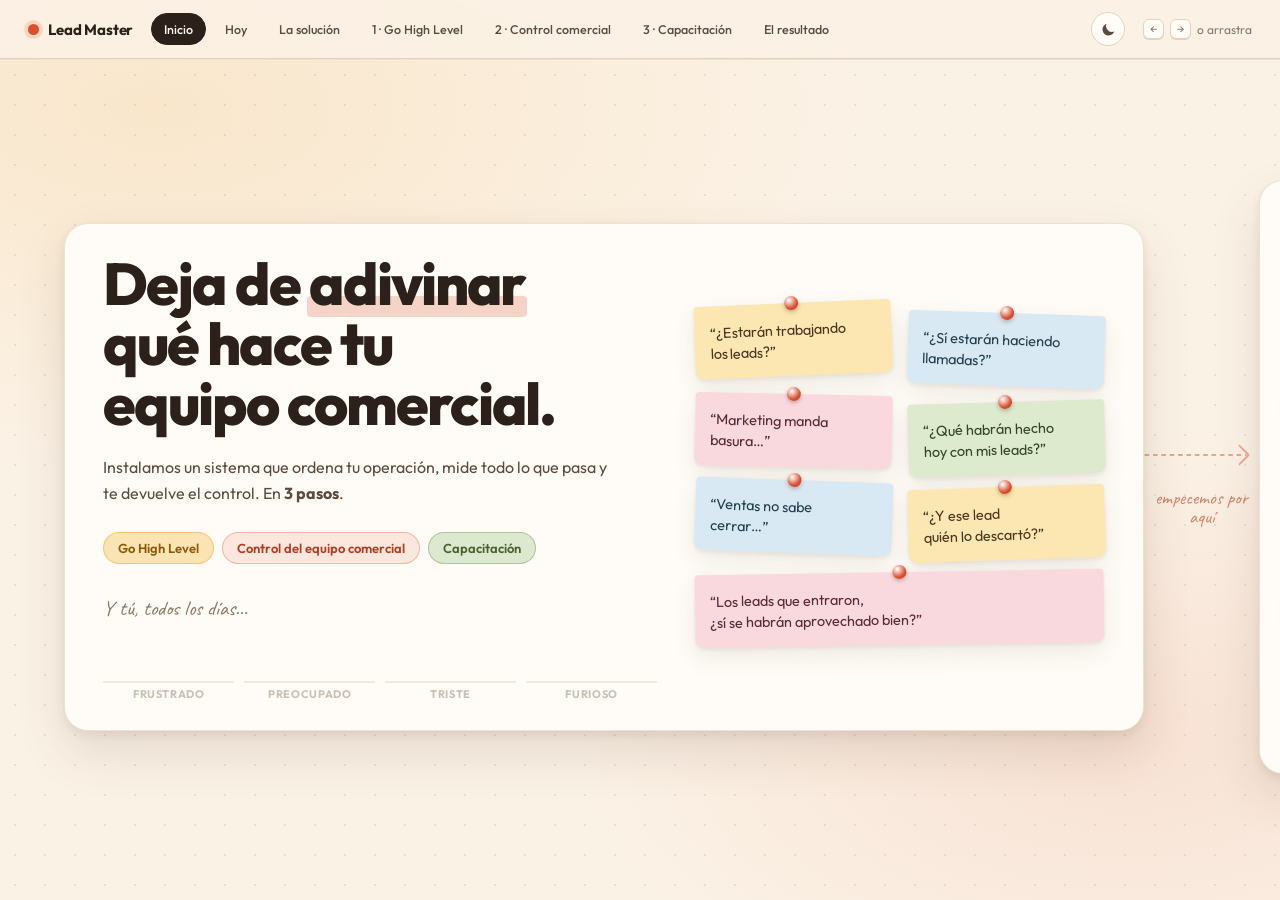
==== commit 5c8dba70: "Modo oscuro con interruptor en la barra superior Los colores pasan a tokens semánticos y se sobreesc" ====
--- a/index.html
+++ b/index.html
@@ -8,7 +8,16 @@
 <link rel="preconnect" href="https://fonts.googleapis.com">
 <link rel="preconnect" href="https://fonts.gstatic.com" crossorigin>
 <link href="https://fonts.googleapis.com/css2?family=Caveat:wght@500;700&family=Outfit:wght@300;400;500;600;700;800&display=swap" rel="stylesheet">
-<link rel="stylesheet" href="styles.css?v=25">
+<link rel="stylesheet" href="styles.css?v=26">
+<script>
+(function(){
+  try{
+    var t = localStorage.getItem('lm-theme');
+    if(!t) t = window.matchMedia('(prefers-color-scheme: dark)').matches ? 'dark' : 'light';
+    document.documentElement.setAttribute('data-theme', t);
+  }catch(e){ document.documentElement.setAttribute('data-theme','light'); }
+})();
+</script>
 <link rel="icon" href="data:image/svg+xml,<svg xmlns='http://www.w3.org/2000/svg' viewBox='0 0 100 100'><text y='.9em' font-size='90'>🎯</text></svg>">
 </head>
 <body>
@@ -27,6 +36,10 @@
     <button data-go="5" class="chip">3 · Capacitación</button>
     <button data-go="6" class="chip">El resultado</button>
   </nav>
+  <button class="theme-toggle" id="themeToggle" type="button" aria-label="Cambiar entre modo claro y oscuro" title="Modo claro / oscuro">
+    <svg class="ti-moon" viewBox="0 0 24 24" aria-hidden="true"><path d="M20.2 14.9A8.6 8.6 0 0 1 9.1 3.8a8.6 8.6 0 1 0 11.1 11.1Z"/></svg>
+    <svg class="ti-sun" viewBox="0 0 24 24" aria-hidden="true"><circle cx="12" cy="12" r="4.4"/><path d="M12 1.6v3M12 19.4v3M1.6 12h3M19.4 12h3M4.6 4.6l2.1 2.1M17.3 17.3l2.1 2.1M19.4 4.6l-2.1 2.1M6.7 17.3l-2.1 2.1"/></svg>
+  </button>
   <div class="topbar-hint">
     <kbd>←</kbd><kbd>→</kbd><span>o arrastra</span>
   </div>
@@ -608,6 +621,6 @@
   <div class="canvas-end"></div>
 </main>
 
-<script src="app.js?v=25"></script>
+<script src="app.js?v=26"></script>
 </body>
 </html>
--- a/styles.css
+++ b/styles.css
@@ -23,12 +23,62 @@
   --rose:       #E0778C;
   --rose-soft:  #FBDCE1;
 
+  /* superficies y detalles que cambian con el tema */
+  --band:       #2B211A;
+  --band-fg:    #FFF3E2;
+  --sketch:     #4A3A2E;
+  --rope-col:   #6B5949;
+  --dot:        rgba(43,33,26,.085);
+  --glow-a:     rgba(239,162,44,.14);
+  --glow-b:     rgba(217,80,47,.10);
+  --topbar-bg:  rgba(251,242,230,.86);
+  --floor:      rgba(70,45,25,.14);
+
+  --chip-amber-bg:#FBE3B4; --chip-amber-fg:#8A5A08; --chip-amber-bd:rgba(239,162,44,.45);
+  --chip-olive-bg:#DDE9CE; --chip-olive-fg:#48622F; --chip-olive-bd:rgba(110,143,82,.42);
+  --chip-clay-bg:rgba(217,80,47,.12); --chip-clay-fg:#B33C1E; --chip-clay-bd:rgba(217,80,47,.32);
+  --warn-bg:#FBDCE1; --warn-fg:#5A2A34; --warn-bd:rgba(224,119,140,.4);
+
   --shadow-sm: 0 1px 2px rgba(70,45,25,.06), 0 3px 8px rgba(70,45,25,.06);
   --shadow-md: 0 2px 4px rgba(70,45,25,.07), 0 10px 24px rgba(70,45,25,.09);
   --shadow-lg: 0 4px 10px rgba(70,45,25,.08), 0 22px 50px rgba(70,45,25,.12);
   --r-sm: 10px;
   --r-md: 16px;
   --r-lg: 24px;
+}
+
+:root[data-theme="dark"]{
+  --cream:      #1C1611;
+  --cream-2:    #271F18;
+  --paper:      #241D17;
+  --ink:        #F6EADB;
+  --ink-soft:   #CFBEAB;
+  --muted:      #9A8877;
+  --line:       #3D3126;
+  --line-soft:  #33291F;
+
+  --clay:       #E86A45;
+  --clay-dark:  #F08A63;
+  --amber:      #F2AE3E;
+  --olive:      #86A96A;
+
+  --band:       #392B21;
+  --sketch:     #E2D1BD;
+  --rope-col:   #BCA894;
+  --dot:        rgba(246,234,219,.07);
+  --glow-a:     rgba(239,162,44,.10);
+  --glow-b:     rgba(217,80,47,.09);
+  --topbar-bg:  rgba(28,22,17,.88);
+  --floor:      rgba(0,0,0,.45);
+
+  --chip-amber-bg:rgba(239,162,44,.18); --chip-amber-fg:#F6CB83; --chip-amber-bd:rgba(239,162,44,.45);
+  --chip-olive-bg:rgba(134,169,106,.18); --chip-olive-fg:#B7D69C; --chip-olive-bd:rgba(134,169,106,.45);
+  --chip-clay-bg:rgba(232,106,69,.16); --chip-clay-fg:#F2977C; --chip-clay-bd:rgba(232,106,69,.42);
+  --warn-bg:rgba(224,119,140,.15); --warn-fg:#F3C6D0; --warn-bd:rgba(224,119,140,.38);
+
+  --shadow-sm: 0 1px 2px rgba(0,0,0,.25), 0 3px 8px rgba(0,0,0,.25);
+  --shadow-md: 0 2px 4px rgba(0,0,0,.3), 0 10px 24px rgba(0,0,0,.32);
+  --shadow-lg: 0 4px 10px rgba(0,0,0,.32), 0 22px 50px rgba(0,0,0,.45);
 }
 
 *{box-sizing:border-box;}
@@ -38,9 +88,9 @@
   color:var(--ink);
   background-color:var(--cream);
   background-image:
-    radial-gradient(circle at 50% 50%, rgba(43,33,26,.085) 1.3px, transparent 1.4px),
-    radial-gradient(1200px 600px at 12% 12%, rgba(239,162,44,.14), transparent 60%),
-    radial-gradient(900px 500px at 88% 82%, rgba(217,80,47,.10), transparent 62%);
+    radial-gradient(circle at 50% 50%, var(--dot) 1.3px, transparent 1.4px),
+    radial-gradient(1200px 600px at 12% 12%, var(--glow-a), transparent 60%),
+    radial-gradient(900px 500px at 88% 82%, var(--glow-b), transparent 62%);
   background-size: 30px 30px, auto, auto;
   overflow:hidden;
   -webkit-font-smoothing:antialiased;
@@ -52,9 +102,9 @@
   position:fixed; inset:0 0 auto 0; z-index:50;
   display:flex; align-items:center; gap:18px;
   padding:12px clamp(14px,3vw,28px);
-  background:rgba(251,242,230,.86);
+  background:var(--topbar-bg);
   backdrop-filter:blur(14px) saturate(1.2);
-  border-bottom:1px solid rgba(228,211,188,.9);
+  border-bottom:1px solid var(--line);
 }
 .brand{display:flex;align-items:center;gap:9px;flex:0 0 auto;}
 .brand .dot{width:11px;height:11px;border-radius:50%;background:var(--clay);box-shadow:0 0 0 4px rgba(217,80,47,.16);}
@@ -74,7 +124,21 @@
   white-space:nowrap;
 }
 .chip:hover{background:rgba(255,255,255,.75);border-color:var(--line-soft);}
-.chip.is-active{background:var(--ink);color:#FFF6E9;border-color:var(--ink);}
+.chip.is-active{background:var(--ink);color:var(--paper);border-color:var(--ink);}
+.theme-toggle{
+  flex:0 0 auto;cursor:pointer;width:34px;height:34px;border-radius:50%;
+  border:1px solid var(--line);background:var(--paper);color:var(--ink-soft);
+  display:grid;place-items:center;padding:0;
+  transition:background .2s, color .2s, border-color .2s, transform .2s;
+}
+.theme-toggle:hover{color:var(--clay);border-color:var(--clay);transform:rotate(-12deg);}
+.theme-toggle svg{width:17px;height:17px;}
+.theme-toggle .ti-moon{fill:currentColor;stroke:none;}
+.theme-toggle .ti-sun{fill:none;stroke:currentColor;stroke-width:2;stroke-linecap:round;}
+.theme-toggle .ti-sun{display:none;}
+:root[data-theme="dark"] .theme-toggle .ti-sun{display:block;}
+:root[data-theme="dark"] .theme-toggle .ti-moon{display:none;}
+
 .topbar-hint{display:flex;align-items:center;gap:6px;font-size:12px;color:var(--muted);flex:0 0 auto;}
 .topbar-hint kbd{
   font-family:inherit;font-size:11px;padding:2px 6px;border-radius:6px;
@@ -82,7 +146,7 @@
 }
 @media (max-width:820px){ .topbar-hint{display:none;} }
 
-.progress{position:fixed;top:57px;left:0;right:0;height:3px;background:rgba(228,211,188,.55);z-index:49;}
+.progress{position:fixed;top:57px;left:0;right:0;height:3px;background:var(--line-soft);z-index:49;}
 .progress-bar{height:100%;width:0;background:linear-gradient(90deg,var(--amber),var(--clay));border-radius:0 3px 3px 0;transition:width .12s linear;}
 
 /* ---------------- Canvas horizontal ---------------- */
@@ -154,13 +218,13 @@
 
 .step-badge{
   display:inline-block;font-size:12px;font-weight:700;letter-spacing:.1em;text-transform:uppercase;
-  padding:6px 12px;border-radius:999px;background:var(--amber-soft);color:#8A5A08;
-  border:1px solid rgba(239,162,44,.4);
+  padding:6px 12px;border-radius:999px;background:var(--chip-amber-bg);color:var(--chip-amber-fg);
+  border:1px solid var(--chip-amber-bd);
 }
 .step-badge-muted{background:var(--cream-2);color:var(--muted);border-color:var(--line);}
-.step-1{background:var(--amber-soft);color:#8A5A08;border-color:rgba(239,162,44,.45);}
-.step-2{background:rgba(217,80,47,.14);color:var(--clay-dark);border-color:rgba(217,80,47,.32);}
-.step-3{background:var(--olive-soft);color:#48622F;border-color:rgba(110,143,82,.38);}
+.step-1{background:var(--chip-amber-bg);color:var(--chip-amber-fg);border-color:var(--chip-amber-bd);}
+.step-2{background:var(--chip-clay-bg);color:var(--chip-clay-fg);border-color:var(--chip-clay-bd);}
+.step-3{background:var(--chip-olive-bg);color:var(--chip-olive-fg);border-color:var(--chip-olive-bd);}
 
 /* ---------------- Sticky notes ---------------- */
 .note{
@@ -199,9 +263,9 @@
 .cover-lead{font-size:clamp(16px,1.25vw,19px);line-height:1.6;color:var(--ink-soft);margin:22px 0 0;max-width:46ch;}
 .cover-tags{display:flex;gap:8px;flex-wrap:wrap;margin:26px 0 0;}
 .tag{font-size:13px;font-weight:600;padding:7px 14px;border-radius:999px;border:1px solid;}
-.tag-a{background:var(--amber-soft);border-color:rgba(239,162,44,.45);color:#8A5A08;}
-.tag-b{background:rgba(217,80,47,.12);border-color:rgba(217,80,47,.32);color:var(--clay-dark);}
-.tag-c{background:var(--olive-soft);border-color:rgba(110,143,82,.4);color:#48622F;}
+.tag-a{background:var(--chip-amber-bg);border-color:var(--chip-amber-bd);color:var(--chip-amber-fg);}
+.tag-b{background:var(--chip-clay-bg);border-color:var(--chip-clay-bd);color:var(--chip-clay-fg);}
+.tag-c{background:var(--chip-olive-bg);border-color:var(--chip-olive-bd);color:var(--chip-olive-fg);}
 
 
 /* ---- caritas: frustrado -> preocupado -> triste -> furioso ---- */
@@ -372,7 +436,7 @@
 .card p{margin:0;font-size:14.5px;line-height:1.5;color:var(--ink-soft);}
 .card-icon{
   width:38px;height:38px;border-radius:11px;margin-bottom:14px;
-  background:var(--amber-soft);border:1px solid rgba(239,162,44,.4);
+  background:var(--chip-amber-bg);border:1px solid var(--chip-amber-bd);
   display:grid;place-items:center;font-size:19px;
 }
 .i-eye::before{content:"👁";} .i-chat::before{content:"💬";}
@@ -380,7 +444,7 @@
 
 .truth{
   margin-top:clamp(18px,2.4vh,28px);
-  background:var(--ink);color:#FFF3E2;border-radius:var(--r-md);
+  background:var(--band);color:var(--band-fg);border-radius:var(--r-md);
   padding:clamp(18px,2.4vh,26px) clamp(20px,2.4vw,32px);
 }
 .truth-kicker{margin:0 0 8px;font-family:"Caveat",cursive;font-size:22px;color:var(--amber);}
@@ -413,14 +477,14 @@
 .ferrari{margin:0;}
 .ferrari-svg{width:100%;height:auto;}
 .ferrari-svg .ground{stroke:var(--line);stroke-width:2;stroke-dasharray:5 8;fill:none;stroke-linecap:round;}
-.ferrari-svg .car-shadow{fill:rgba(70,45,25,.14);}
-
-.ferrari-svg .pullers{stroke:#4A3A2E;stroke-width:3.1;fill:none;stroke-linecap:round;stroke-linejoin:round;}
+.ferrari-svg .car-shadow{fill:var(--floor);}
+
+.ferrari-svg .pullers{stroke:var(--sketch);stroke-width:3.1;fill:none;stroke-linecap:round;stroke-linejoin:round;}
 .ferrari-svg .pullers .head{fill:var(--paper);stroke-width:3;}
-.ferrari-svg .pullers .hand{fill:#4A3A2E;stroke:#4A3A2E;stroke-width:2;}
-.ferrari-svg .fingers{stroke:#4A3A2E;stroke-width:2.2;fill:none;stroke-linecap:round;opacity:0;}
+.ferrari-svg .pullers .hand{fill:var(--sketch);stroke:var(--sketch);stroke-width:2;}
+.ferrari-svg .fingers{stroke:var(--sketch);stroke-width:2.2;fill:none;stroke-linecap:round;opacity:0;}
 .ferrari-svg .effort{stroke:var(--muted);stroke-width:2.4;opacity:.5;}
-.ferrari-svg .rope{stroke:#6B5949;stroke-width:2.6;fill:none;stroke-linecap:round;}
+.ferrari-svg .rope{stroke:var(--rope-col);stroke-width:2.6;fill:none;stroke-linecap:round;}
 
 /* --- animación: hacen fuerza, el carro no se mueve, se caen y vuelven --- */
 .ferrari-svg .puller-body{
@@ -529,25 +593,25 @@
 .check-list strong{color:var(--ink);font-weight:600;font-size:15.5px;}
 .tick{
   flex:0 0 auto;width:22px;height:22px;border-radius:7px;margin-top:1px;
-  background:var(--olive-soft);border:1px solid rgba(110,143,82,.45);
+  background:var(--chip-olive-bg);border:1px solid var(--chip-olive-bd);
   position:relative;
 }
 .tick::after{
   content:"";position:absolute;left:7px;top:4px;width:5px;height:10px;
-  border:solid #4C6B31;border-width:0 2.2px 2.2px 0;transform:rotate(42deg);
+  border:solid var(--chip-olive-fg);border-width:0 2.2px 2.2px 0;transform:rotate(42deg);
 }
 .tick-clay{background:rgba(217,80,47,.13);border-color:rgba(217,80,47,.4);}
 .tick-clay::after{border-color:var(--clay-dark);}
 
 .warn-note{
   margin-top:14px;padding:14px 16px;border-radius:var(--r-md);
-  background:var(--rose-soft);border:1px solid rgba(224,119,140,.4);
-  font-size:14.5px;line-height:1.5;color:#5A2A34;
+  background:var(--warn-bg);border:1px solid var(--warn-bd);
+  font-size:14.5px;line-height:1.5;color:var(--warn-fg);
 }
 .track-band{
   margin-top:clamp(14px,1.8vh,20px);
   display:grid;grid-template-columns:.95fr 1.35fr;gap:clamp(18px,2.4vw,38px);align-items:center;
-  background:var(--ink);color:#FFF3E2;border-radius:var(--r-lg);
+  background:var(--band);color:var(--band-fg);border-radius:var(--r-lg);
   padding:clamp(16px,2vh,20px) clamp(20px,2.4vw,30px);
 }
 .track-title{margin:0;font-size:clamp(16px,1.4vw,22px);line-height:1.35;font-weight:500;}
@@ -594,7 +658,7 @@
 /* ---- mini CRM animado: el pipeline se mueve solo ---- */
 .auto-demo{
   margin-top:clamp(14px,1.8vh,20px);
-  background:var(--ink);color:#FFF3E2;border-radius:var(--r-lg);
+  background:var(--band);color:var(--band-fg);border-radius:var(--r-lg);
   padding:clamp(14px,1.8vh,18px) clamp(18px,2.2vw,26px);
 }
 .auto-demo-top{display:flex;align-items:center;gap:14px;flex-wrap:wrap;margin-bottom:12px;}
@@ -744,7 +808,7 @@
 
 .closing{
   margin-top:clamp(20px,3vh,34px);text-align:center;
-  background:var(--ink);color:#FFF3E2;border-radius:var(--r-lg);
+  background:var(--band);color:var(--band-fg);border-radius:var(--r-lg);
   padding:clamp(24px,3.4vh,40px) 28px;
 }
 .closing-title{margin:0;font-size:clamp(28px,3vw,44px);font-weight:800;letter-spacing:-.03em;}
@@ -762,8 +826,8 @@
 .rm-item{position:relative;display:flex;flex-direction:column;align-items:center;gap:6px;}
 .rm-dot{
   width:38px;height:38px;border-radius:50%;display:grid;place-items:center;font-size:17px;
-  background:#3B2E24;border:2px solid var(--amber);
-  box-shadow:0 0 0 5px rgba(43,33,26,1);position:relative;z-index:2;
+  background:var(--band);border:2px solid var(--amber);
+  box-shadow:0 0 0 6px var(--band);position:relative;z-index:2;
 }
 .rm-item strong{font-size:13.5px;font-weight:700;color:#FFF3E2;line-height:1.25;}
 .rm-sub{font-size:11.5px;line-height:1.35;color:rgba(255,243,226,.6);max-width:20ch;}
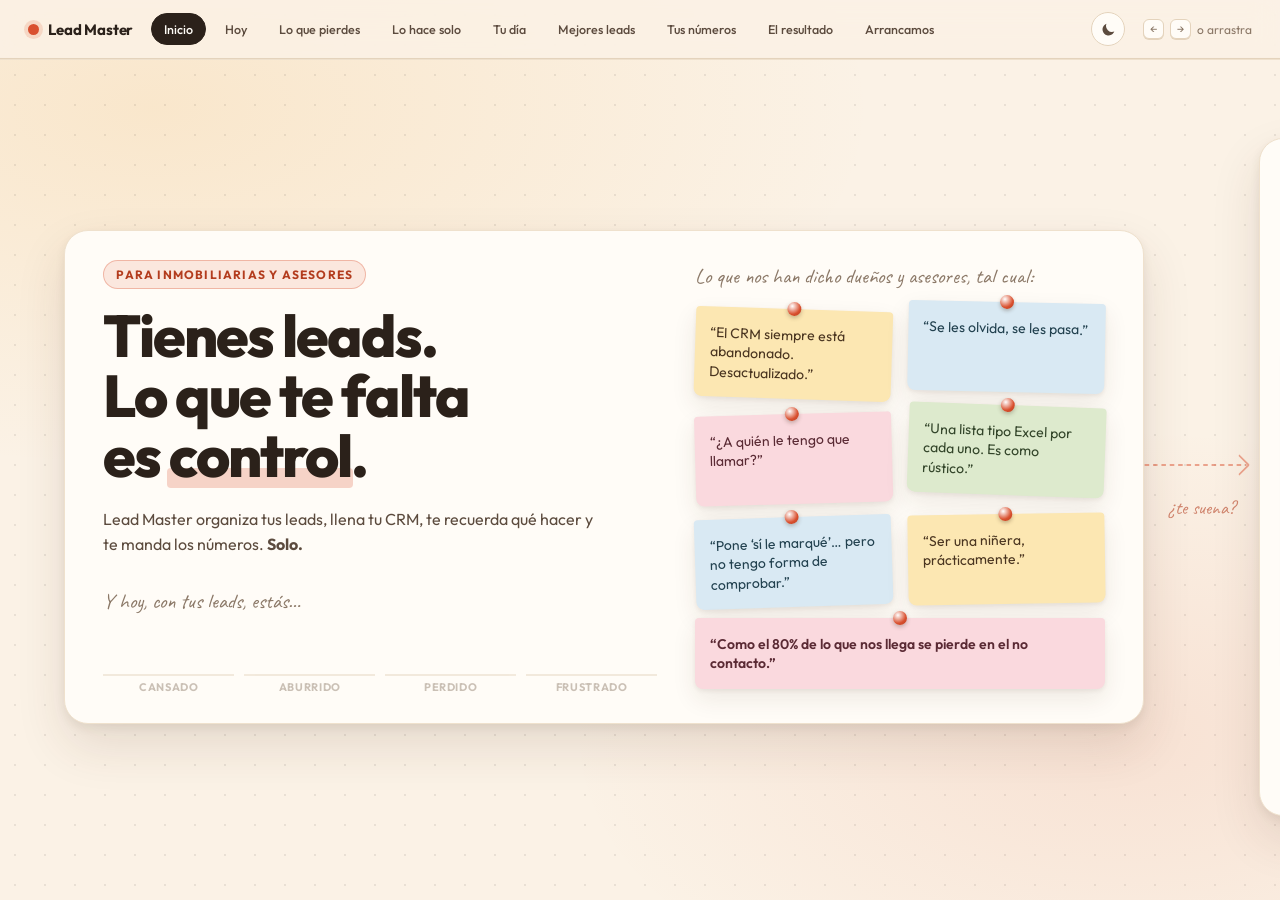
==== commit 490325a2: "Oferta nueva basada en los dolores del cliente; la de Go High Level pasa a /ghl/ La portada y cada p" ====
--- a/index.html
+++ b/index.html
@@ -3,12 +3,15 @@
 <head>
 <meta charset="utf-8">
 <meta name="viewport" content="width=device-width, initial-scale=1">
-<title>Lead Master — Propuesta</title>
-<meta name="description" content="El sistema que te devuelve el control de tu equipo comercial. Go High Level + Control del equipo comercial + Capacitación.">
+<title>Lead Master — Tus leads, en orden y solos</title>
+<meta name="description" content="Lead Master organiza tus leads, llena tu CRM, te recuerda qué hacer, agenda tus citas y te manda los números. Solo, sin que nadie actualice nada.">
+<meta property="og:title" content="Lead Master — Tus leads, en orden y solos">
+<meta property="og:description" content="Deja de llenar el CRM a mano. Lead Master organiza tus leads, te dice a quién llamar y te manda los números.">
 <link rel="preconnect" href="https://fonts.googleapis.com">
 <link rel="preconnect" href="https://fonts.gstatic.com" crossorigin>
 <link href="https://fonts.googleapis.com/css2?family=Caveat:wght@500;700&family=Outfit:wght@300;400;500;600;700;800&display=swap" rel="stylesheet">
-<link rel="stylesheet" href="styles.css?v=26">
+<link rel="stylesheet" href="/styles.css?v=26">
+<link rel="stylesheet" href="/oferta.css?v=1">
 <script>
 (function(){
   try{
@@ -30,11 +33,13 @@
   <nav class="chips" id="chips">
     <button data-go="0" class="chip is-active">Inicio</button>
     <button data-go="1" class="chip">Hoy</button>
-    <button data-go="2" class="chip">La solución</button>
-    <button data-go="3" class="chip">1 · Go High Level</button>
-    <button data-go="4" class="chip">2 · Control comercial</button>
-    <button data-go="5" class="chip">3 · Capacitación</button>
-    <button data-go="6" class="chip">El resultado</button>
+    <button data-go="2" class="chip">Lo que pierdes</button>
+    <button data-go="3" class="chip">Lo hace solo</button>
+    <button data-go="4" class="chip">Tu día</button>
+    <button data-go="5" class="chip">Mejores leads</button>
+    <button data-go="6" class="chip">Tus números</button>
+    <button data-go="7" class="chip">El resultado</button>
+    <button data-go="8" class="chip">Arrancamos</button>
   </nav>
   <button class="theme-toggle" id="themeToggle" type="button" aria-label="Cambiar entre modo claro y oscuro" title="Modo claro / oscuro">
     <svg class="ti-moon" viewBox="0 0 24 24" aria-hidden="true"><path d="M20.2 14.9A8.6 8.6 0 0 1 9.1 3.8a8.6 8.6 0 1 0 11.1 11.1Z"/></svg>
@@ -52,568 +57,519 @@
   <section class="panel panel-cover" data-index="0">
     <div class="cover-grid">
       <div class="cover-left">
-        <h1 class="cover-title">
-          Deja de <span class="hl hl-clay">adivinar</span><br>
-          qué hace tu <br>equipo comercial.
+        <span class="step-badge step-2">Para inmobiliarias y asesores</span>
+        <h1 class="cover-title o-cover-title">
+          Tienes leads.<br>
+          Lo que te falta<br>es <span class="hl hl-clay">control</span>.
         </h1>
         <p class="cover-lead">
-          Instalamos un sistema que ordena tu operación, mide todo lo que pasa
-          y te devuelve el control. En <strong>3 pasos</strong>.
+          Lead Master organiza tus leads, llena tu CRM, te recuerda qué hacer
+          y te manda los números. <strong>Solo.</strong>
         </p>
-        <div class="cover-tags">
-          <span class="tag tag-a">Go High Level</span>
-          <span class="tag tag-b">Control del equipo comercial</span>
-          <span class="tag tag-c">Capacitación</span>
-        </div>
         <div class="mood">
-          <p class="mood-label">Y tú, todos los días…</p>
+          <p class="mood-label">Y hoy, con tus leads, estás…</p>
           <div class="mood-track">
-            <div class="mood-slot m1"><span>Frustrado</span></div>
-            <div class="mood-slot m2"><span>Preocupado</span></div>
-            <div class="mood-slot m3"><span>Triste</span></div>
-            <div class="mood-slot m4"><span>Furioso</span></div>
+            <div class="mood-slot m1"><span>Cansado</span></div>
+            <div class="mood-slot m2"><span>Aburrido</span></div>
+            <div class="mood-slot m3"><span>Perdido</span></div>
+            <div class="mood-slot m4"><span>Frustrado</span></div>
             <div class="mood-face">
-              <svg class="face fc1" viewBox="0 0 48 48" aria-hidden="true"><circle class="skin" cx="24" cy="24" r="22"/><path class="ft" d="M13 17 L21 20 M35 17 L27 20"/><circle class="eye" cx="17" cy="26" r="2.4"/><circle class="eye" cx="31" cy="26" r="2.4"/><path class="ft" d="M15 35 l4.5 -3.5 l4.5 3.5 l4.5 -3.5 l4.5 3.5"/></svg>
-              <svg class="face fc2" viewBox="0 0 48 48" aria-hidden="true"><circle class="skin" cx="24" cy="24" r="22"/><path class="ft" d="M12 20 q4.5 -4.5 9 -1 M36 20 q-4.5 -4.5 -9 -1"/><circle class="eye" cx="17" cy="26" r="2.8"/><circle class="eye" cx="31" cy="26" r="2.8"/><path class="ft" d="M17 35 q7 -4.5 14 0"/><path class="drop" d="M39 13 q3.5 5 0 7 q-3.5 -2 0 -7 Z"/></svg>
-              <svg class="face fc3" viewBox="0 0 48 48" aria-hidden="true"><circle class="skin" cx="24" cy="24" r="22"/><path class="ft" d="M12.5 22.5 q4.5 -4 9 -4.5 M35.5 22.5 q-4.5 -4 -9 -4.5"/><circle class="eye" cx="17" cy="27.5" r="2.6"/><circle class="eye" cx="31" cy="27.5" r="2.6"/><path class="tear" d="M17 31.5 q3 5.5 0 7.5 q-3 -2 0 -7.5 Z"/><path class="ft" d="M16 37 q8 -7 16 0"/></svg>
+              <!-- cansado: ojos cerrados, bostezo, zzz -->
+              <svg class="face fc1" viewBox="0 0 48 48" aria-hidden="true"><circle class="skin" cx="24" cy="24" r="22"/><path class="ft" d="M12 25 q4.5 3.5 9 0 M27 25 q4.5 3.5 9 0"/><path class="ft ft-thin" d="M13 29.5 q3.5 1.6 7 0 M28 29.5 q3.5 1.6 7 0"/><ellipse class="eye" cx="24" cy="37" rx="3.2" ry="4.2"/><path class="zz" d="M35 4 h6 l-6 6 h6 M42 13 h4 l-4 4 h4"/></svg>
+              <!-- aburrido: párpados a media asta, boca plana -->
+              <svg class="face fc2" viewBox="0 0 48 48" aria-hidden="true"><circle class="skin" cx="24" cy="24" r="22"/><circle class="eye" cx="17" cy="26.5" r="2.8"/><circle class="eye" cx="31" cy="26.5" r="2.8"/><path class="lid" d="M13.4 25 h7.2 M27.4 25 h7.2"/><path class="ft lidline" d="M13.8 27 h6.4 M27.8 27 h6.4"/><path class="ft" d="M18 36 h12"/><path class="ft ft-thin" d="M12 19 h8 M28 19 h8"/></svg>
+              <!-- perdido: ceja levantada, boca ondulada, signo de pregunta -->
+              <svg class="face fc3" viewBox="0 0 48 48" aria-hidden="true"><circle class="skin" cx="24" cy="24" r="22"/><path class="ft" d="M12 19 q4.5 -5 9 -1.5 M27 21 h8"/><circle class="eye" cx="17" cy="26" r="2.6"/><circle class="eye" cx="31" cy="26" r="2.6"/><path class="ft" d="M16 36 q4 -3.5 8 0 q4 3.5 8 0"/><path class="qm" d="M37 4.5 q3 -3 6.5 -.5 q2.6 2.6 -1.4 5 q-2 1.3 -2 3.6"/><circle class="qm-dot" cx="40.1" cy="16.4" r="1.4"/></svg>
+              <!-- frustrado: cejas en V, mejillas rojas, vapor -->
               <svg class="face fc4" viewBox="0 0 48 48" aria-hidden="true"><circle class="skin" cx="24" cy="24" r="22"/><circle class="blush" cx="12" cy="30" r="4"/><circle class="blush" cx="36" cy="30" r="4"/><path class="ft" d="M11 16 L22 22 M37 16 L26 22"/><circle class="eye" cx="17" cy="27" r="2.4"/><circle class="eye" cx="31" cy="27" r="2.4"/><path class="ft" d="M16 37 q8 -6.5 16 0"/><path class="steam" d="M8 10 q-4 -4 -1 -8 M40 10 q4 -4 1 -8"/></svg>
             </div>
           </div>
         </div>
       </div>
 
-      <div class="cover-right">
-        <div class="note note-yellow">
-          <span class="note-pin"></span>
-          “¿Estarán trabajando<br>los leads?”
-        </div>
-        <div class="note note-blue">
-          <span class="note-pin"></span>
-          “¿Sí estarán haciendo<br>llamadas?”
-        </div>
-        <div class="note note-pink">
-          <span class="note-pin"></span>
-          “Marketing manda<br>basura…”
-        </div>
-        <div class="note note-green">
-          <span class="note-pin"></span>
-          “¿Qué habrán hecho<br>hoy con mis leads?”
-        </div>
-        <div class="note note-blue">
-          <span class="note-pin"></span>
-          “Ventas no sabe<br>cerrar…”
-        </div>
-        <div class="note note-yellow">
-          <span class="note-pin"></span>
-          “¿Y ese lead<br>quién lo descartó?”
-        </div>
-        <div class="note note-pink note-wide">
-          <span class="note-pin"></span>
-          “Los leads que entraron,<br>¿sí se habrán aprovechado bien?”
-        </div>
-      </div>
-    </div>
-  </section>
-
-  <div class="connector"><svg viewBox="0 0 220 60" preserveAspectRatio="none"><path d="M2 30 C 70 30, 120 30, 195 30" /><path d="M182 20 L200 30 L182 40" class="head"/></svg><span class="connector-label">empecemos por aquí</span></div>
+      <div class="cover-right o-quotes">
+        <p class="o-quotes-label hand">Lo que nos han dicho dueños y asesores, tal cual:</p>
+        <div class="note note-yellow"><span class="note-pin"></span>“El CRM siempre está abandonado. Desactualizado.”</div>
+        <div class="note note-blue"><span class="note-pin"></span>“Se les olvida, se les pasa.”</div>
+        <div class="note note-pink"><span class="note-pin"></span>“¿A quién le tengo que llamar?”</div>
+        <div class="note note-green"><span class="note-pin"></span>“Una lista tipo Excel por cada uno. Es como rústico.”</div>
+        <div class="note note-blue"><span class="note-pin"></span>“Pone ‘sí le marqué’… pero no tengo forma de comprobar.”</div>
+        <div class="note note-yellow"><span class="note-pin"></span>“Ser una niñera, prácticamente.”</div>
+        <div class="note note-pink note-wide"><span class="note-pin"></span>“Como el 80% de lo que nos llega se pierde en el no contacto.”</div>
+      </div>
+    </div>
+  </section>
+
+  <div class="connector"><svg viewBox="0 0 220 60" preserveAspectRatio="none"><path d="M2 30 C 70 30, 120 30, 195 30" /><path d="M182 20 L200 30 L182 40" class="head"/></svg><span class="connector-label">¿te suena?</span></div>
 
   <!-- ============ 1 · HOY ============ -->
-  <section class="panel" data-index="1">
-    <div class="panel-head">
-      <span class="step-badge step-badge-muted">Dónde estás hoy</span>
-      <h2 class="panel-title">Esto es lo que está pasando<br><span class="hl hl-clay">y no lo puedes ver.</span></h2>
-    </div>
-
-    <div class="pain-board">
-      <div class="pain-column">
-        <div class="note note-yellow rot-a">
-          <span class="note-pin"></span>
-          <strong>Tu equipo comercial</strong><br>
-          No sabes si de verdad están trabajando o solo están conectados.
-        </div>
-        <div class="note note-green rot-c">
-          <span class="note-pin"></span>
-          <strong>Seguimiento</strong><br>
-          Dicen que hacen seguimiento. Pero nadie lo puede comprobar.
-        </div>
-      </div>
-
-      <div class="pain-column">
-        <div class="note note-blue rot-b">
-          <span class="note-pin"></span>
-          <strong>Leads descartados</strong><br>
-          Se descartan leads todos los días. ¿Bien descartados o mal descartados? Nadie sabe.
-        </div>
-        <div class="note note-pink rot-d">
-          <span class="note-pin"></span>
-          <strong>Contactos</strong><br>
-          ¿A quién le escribieron hoy? ¿A cuántos llamaron? Silencio.
-        </div>
-      </div>
-
-      <div class="fight">
-        <p class="fight-label">y encima, la pelea de siempre</p>
-        <div class="fight-row">
-          <div class="bubble bubble-left">
-            <span class="bubble-who">Ventas</span>
-            “Los leads que llegan <strong>no sirven</strong>.”
-          </div>
-          <div class="fight-vs">vs</div>
-          <div class="bubble bubble-right">
-            <span class="bubble-who">Marketing</span>
-            “Los leads están bien, <strong>ventas no vende</strong>.”
-          </div>
-        </div>
+  <section class="panel panel-wide" data-index="1">
+    <div class="panel-head">
+      <span class="step-badge step-badge-muted">Así estás hoy</span>
+      <h2 class="panel-title">Tienes un CRM…<br><span class="hl hl-clay">y todo depende de que alguien lo llene.</span></h2>
+    </div>
+
+    <div class="o-today">
+      <!-- escena: el CRM se llena de leads y nadie lo actualiza -->
+      <div class="o-crm" aria-hidden="true">
+        <div class="o-crm-bar">
+          <i></i><i></i><i></i>
+          <span class="o-crm-name">Tu CRM</span>
+          <span class="o-crm-badge"><b data-counter="crm">12</b> sin actualizar</span>
+        </div>
+        <div class="o-incoming">
+          <span class="o-in in1">+1 lead · Meta</span>
+          <span class="o-in in2">+1 lead · WhatsApp</span>
+          <span class="o-in in3">+1 lead · Campaña</span>
+          <span class="o-in in4">+1 lead · Portal</span>
+        </div>
+        <div class="o-crm-head"><span>Lead</span><span>Etapa</span><span>Último contacto</span></div>
+        <div class="o-row r1"><span class="o-av">LG</span><span class="o-nm">Laura G.</span><span class="o-st">Nuevo</span><span class="o-ago">hace 6 días</span><span class="o-cold">se enfrió</span></div>
+        <div class="o-row r2"><span class="o-av">AR</span><span class="o-nm">Andrés R.</span><span class="o-st">¿?</span><span class="o-ago">—</span><span class="o-cold">nadie lo llamó</span></div>
+        <div class="o-row r3"><span class="o-av">PM</span><span class="o-nm">Paola M.</span><span class="o-st">¿Contactado?</span><span class="o-ago">hace 11 días</span><span class="o-cold">se enfrió</span></div>
+        <div class="o-row r4"><span class="o-av">JS</span><span class="o-nm">Jorge S.</span><span class="o-st">Nuevo</span><span class="o-ago">—</span><span class="o-cold">sin seguimiento</span></div>
+        <div class="o-row r5"><span class="o-av">CV</span><span class="o-nm">Camila V.</span><span class="o-st">¿Cita?</span><span class="o-ago">hace 15 días</span><span class="o-cold">se perdió</span></div>
+        <div class="o-typing"><span class="o-pen">✍️</span> actualizando a mano<span class="o-dots"><i>.</i><i>.</i><i>.</i></span></div>
+        <div class="note note-yellow o-excel"><span class="note-pin"></span>Viernes: llenar el Excel del reporte 😩</div>
+      </div>
+
+      <div class="o-pains">
+        <article class="o-pain p1">
+          <span class="o-pain-ico">✍️</span>
+          <h3>Todo a mano</h3>
+          <p>“De forma manual y artesanal… se vuelve tedioso.”</p>
+        </article>
+        <article class="o-pain p2">
+          <span class="o-pain-ico">🫠</span>
+          <h3>Se les olvida</h3>
+          <p>“Aflojan, se distraen, se les olvida, se les pasa.”</p>
+        </article>
+        <article class="o-pain p3">
+          <span class="o-pain-ico">⏳</span>
+          <h3>Pierden tiempo</h3>
+          <p>“Cansado de meterme de forma manual para obtener un reporte.”</p>
+        </article>
+        <article class="o-pain p4">
+          <span class="o-pain-ico">🤷</span>
+          <h3>No saben a quién llamar</h3>
+          <p>“¿A quién le tengo que llamar?” ¿En qué va cada uno?</p>
+        </article>
+        <article class="o-pain p5">
+          <span class="o-pain-ico">🙈</span>
+          <h3>No puedes comprobar nada</h3>
+          <p>“De 40 conversaciones, nada más 10 están registradas. Ahí está la fuga.”</p>
+        </article>
+        <article class="o-pain p6">
+          <span class="o-pain-ico">🧸</span>
+          <h3>Andas de niñera</h3>
+          <p>“Hay que estar pidiendo acciones constantemente.”</p>
+        </article>
       </div>
     </div>
 
     <div class="verdict">
       <span class="verdict-icon">!</span>
-      <p>La discusión nunca termina porque <strong>nadie tiene números</strong>. Solo opiniones.</p>
-    </div>
-  </section>
-
-  <div class="connector"><svg viewBox="0 0 220 60" preserveAspectRatio="none"><path d="M2 30 C 70 30, 120 30, 195 30" /><path d="M182 20 L200 30 L182 40" class="head"/></svg><span class="connector-label">esto es lo que hacemos</span></div>
-
-  <!-- ============ 2 · LA SOLUCIÓN ============ -->
-  <section class="panel" data-index="2">
-    <div class="panel-head">
-      <span class="step-badge">La solución</span>
-      <h2 class="panel-title">Instalamos un sistema que <span class="hl hl-amber">mide todo</span>,<br>todo el tiempo.</h2>
-      <p class="panel-lead">Deja de depender de lo que te cuentan. A partir de ahora, lo ves.</p>
-    </div>
-
-    <div class="scan-area">
-      <div class="cards-4">
-        <article class="card c1">
-          <div class="card-icon i-eye"></div>
-          <h3>Qué hace tu equipo</h3>
-          <p>Actividad real de cada asesor, en tiempo real. Sin preguntar, sin perseguir.</p>
-          <span class="find f1">Asesor con comportamiento sospechoso</span>
-        </article>
-        <article class="card c2">
-          <div class="card-icon i-chat"></div>
-          <h3>A quién le escriben</h3>
-          <p>Cada conversación, cada llamada, cada mensaje. Todo queda registrado.</p>
-          <span class="find f2">Lead sin contacto hace 4 días</span>
-        </article>
-        <article class="card c3">
-          <div class="card-icon i-flag"></div>
-          <h3>Si trabajan el lead</h3>
-          <p>O si lo dejan morir en el pipeline sin tocarlo una sola vez.</p>
-          <span class="find f3">Lead descartado sin ninguna razón</span>
-        </article>
-        <article class="card c4">
-          <div class="card-icon i-clock"></div>
-          <h3>Si hacen seguimiento</h3>
-          <p>Cuántas veces, cada cuánto y hasta dónde llegaron con cada cliente.</p>
-          <span class="find f4">9 leads sin un solo seguimiento</span>
-        </article>
-      </div>
-
-      <div class="lupa-track" aria-hidden="true">
-        <div class="lupa-wrap">
-          <svg class="lupa" viewBox="0 0 64 64">
-            <circle class="lens-glow" cx="25" cy="25" r="23"/>
-            <circle class="lens" cx="25" cy="25" r="17"/>
-            <path class="shine" d="M15 19 a13 13 0 0 1 10 -8"/>
-            <path class="handle" d="M37 37 L55 55"/>
-          </svg>
-        </div>
-      </div>
-    </div>
-
-    <div class="truth">
-      <p class="truth-kicker">Y por fin vas a saber la verdad:</p>
-      <p class="truth-main">
-        si no se está vendiendo porque <strong>marketing trajo malos leads</strong>,
-        o porque <strong>ventas está haciendo mal el trabajo</strong>.
-      </p>
-    </div>
-
-    <div class="steps-preview">
-      <p class="steps-preview-label">Lo hacemos en 3 pasos</p>
-      <div class="steps-preview-row">
-        <button class="step-pill" data-go="3"><span>1</span> Dejamos Go High Level funcionando</button>
-        <span class="step-line"></span>
-        <button class="step-pill" data-go="4"><span>2</span> Instalamos un sistema que controla a tu equipo comercial</button>
-        <span class="step-line"></span>
-        <button class="step-pill" data-go="5"><span>3</span> Capacitación del equipo comercial y administrativo</button>
-      </div>
-    </div>
-  </section>
-
-  <div class="connector"><svg viewBox="0 0 220 60" preserveAspectRatio="none"><path d="M2 30 C 70 30, 120 30, 195 30" /><path d="M182 20 L200 30 L182 40" class="head"/></svg><span class="connector-label">paso 1</span></div>
-
-  <!-- ============ 3 · PASO 1 GHL ============ -->
+      <p>Pagas una plataforma que <strong>solo sabe lo que alguien le escribió</strong>. Y casi nadie le escribe.</p>
+    </div>
+  </section>
+
+  <div class="connector"><svg viewBox="0 0 220 60" preserveAspectRatio="none"><path d="M2 30 C 70 30, 120 30, 195 30" /><path d="M182 20 L200 30 L182 40" class="head"/></svg><span class="connector-label">y eso cuesta</span></div>
+
+  <!-- ============ 2 · LO QUE PIERDES ============ -->
+  <section class="panel panel-wide" data-index="2">
+    <div class="panel-head">
+      <span class="step-badge step-2">Lo que estás perdiendo</span>
+      <h2 class="panel-title">Cada lead que se enfría<br><span class="hl hl-clay">ya lo pagaste.</span></h2>
+      <p class="panel-lead">Pon los números de tu inmobiliaria.</p>
+    </div>
+
+    <div class="o-leak">
+      <div class="o-leak-controls">
+        <label class="o-range">
+          <span class="o-range-q">Leads que te llegan al mes</span>
+          <span class="o-range-val"><b data-out="leads">200</b></span>
+          <input type="range" id="rLeads" min="20" max="1500" step="10" value="200" aria-label="Leads que te llegan al mes">
+        </label>
+        <label class="o-range">
+          <span class="o-range-q">De cada 10, ¿a cuántos les haces seguimiento completo?</span>
+          <span class="o-range-val"><b data-out="worked">4</b> de 10</span>
+          <input type="range" id="rWorked" min="0" max="10" step="1" value="4" aria-label="De cada 10 leads, a cuántos les haces seguimiento completo">
+        </label>
+        <div class="o-legend">
+          <span><i class="lg-ok"></i>Trabajado</span>
+          <span><i class="lg-lost"></i>Pagado y sin seguimiento</span>
+        </div>
+      </div>
+
+      <div class="o-dots-grid" id="dotsGrid" aria-hidden="true"></div>
+
+      <div class="o-leak-out">
+        <p class="o-big"><b data-out="lostMonth">120</b></p>
+        <p class="o-big-sub">leads al mes que <strong>pagaste</strong> y nadie trabajó</p>
+        <div class="o-year">
+          <span><b data-out="lostYear">1.440</b> al año</span>
+        </div>
+        <p class="o-sales">
+          Si solo <strong>1 de cada 50</strong> hubiera comprado:<br>
+          <b class="o-sales-n" data-out="sales">29</b> ventas al año que se fueron.
+        </p>
+      </div>
+    </div>
+
+    <div class="o-leak-foot">
+      <p class="o-said">“O se enfría y se olvida.” <span>— dueño de inmobiliaria, 8 asesores</span></p>
+      <p class="o-hand-note hand">Ahí está la fuga. Y hoy no sabes <u>cuáles</u> son.</p>
+    </div>
+  </section>
+
+  <div class="connector"><svg viewBox="0 0 220 60" preserveAspectRatio="none"><path d="M2 30 C 70 30, 120 30, 195 30" /><path d="M182 20 L200 30 L182 40" class="head"/></svg><span class="connector-label">la solución</span></div>
+
+  <!-- ============ 3 · LO HACE SOLO ============ -->
   <section class="panel panel-wide" data-index="3">
     <div class="panel-head">
-      <span class="step-badge step-1">Paso 1</span>
-      <h2 class="panel-title">Dejamos <span class="hl hl-amber">Go High Level</span><br>funcionando en tu inmobiliaria</h2>
-    </div>
-
-    <div class="ghl-grid">
-      <div class="ghl-left">
-        <blockquote class="quote">
-          Go High Level es un <strong>lienzo en blanco</strong>.<br>
-          Si hoy no lo estás usando bien, estás perdiendo casi todo su potencial.
-        </blockquote>
-
-        <figure class="ferrari">
-          <svg viewBox="0 0 640 186" class="ferrari-svg" aria-label="Tres personas arrastrando un superdeportivo con una cuerda">
-            <defs>
-              <linearGradient id="paint" x1="0" y1="0" x2="0" y2="1">
-                <stop offset="0" stop-color="#F26B44"/>
-                <stop offset=".5" stop-color="#D9502F"/>
-                <stop offset="1" stop-color="#9E2F14"/>
-              </linearGradient>
-              <linearGradient id="glass" x1="0" y1="0" x2="0" y2="1">
-                <stop offset="0" stop-color="#FCEEE5"/>
-                <stop offset="1" stop-color="#DEB9A3"/>
-              </linearGradient>
-              <linearGradient id="rim" x1="0" y1="0" x2="1" y2="1">
-                <stop offset="0" stop-color="#F5E9D6"/>
-                <stop offset="1" stop-color="#BFAB90"/>
-              </linearGradient>
-            </defs>
-
-            <path class="ground" d="M14 155 H626"/>
-            <ellipse class="car-shadow" cx="416" cy="157" rx="182" ry="6"/>
-
-            <g class="pullers">
-              <path class="effort" d="M42 50 q-7 -11 -2 -21 M107 46 q-1 -12 6 -20 M167 50 q7 -11 15 -17"/>
-
-              <g transform="translate(58,77)">
-                <g class="puller-body p1">
-                  <circle class="head" cx="0" cy="0" r="10"/>
-                  <path class="limb" d="M3 10 C6 22, 10 32, 16 42"/>
-                  <path class="limb" d="M16 42 C8 54, 2 65, -2 78"/>
-                  <path class="limb" d="M16 42 C26 52, 34 64, 40 76"/>
-                  <path class="limb" d="M-2 78 L-13 78 M40 76 L51 79"/>
-                  <g class="arms">
-                    <path class="limb" d="M6 18 L30 30"/>
-                    <path class="limb" d="M5 23 L28 34"/>
-                    <circle class="hand" cx="30" cy="30" r="4"/>
-                    <path class="fingers" d="M32 27 l8 -4 M33 30 l9 0 M32 33 l7 5"/>
-                  </g>
-                </g>
-              </g>
-
-              <g transform="translate(118,77)">
-                <g class="puller-body p2">
-                  <circle class="head" cx="0" cy="0" r="10"/>
-                  <path class="limb" d="M3 10 C6 22, 10 32, 16 42"/>
-                  <path class="limb" d="M16 42 C9 55, 3 66, 0 78"/>
-                  <path class="limb" d="M16 42 C27 51, 35 64, 42 76"/>
-                  <path class="limb" d="M0 78 L-11 79 M42 76 L53 79"/>
-                  <g class="arms">
-                    <path class="limb" d="M6 18 L30 30"/>
-                    <path class="limb" d="M4 23 L27 35"/>
-                    <circle class="hand" cx="30" cy="30" r="4"/>
-                    <path class="fingers" d="M32 27 l8 -4 M33 30 l9 0 M32 33 l7 5"/>
-                  </g>
-                </g>
-              </g>
-
-              <g transform="translate(178,77)">
-                <g class="puller-body p3">
-                  <circle class="head" cx="0" cy="0" r="10"/>
-                  <path class="limb" d="M3 10 C6 22, 10 32, 16 42"/>
-                  <path class="limb" d="M16 42 C8 54, 2 65, -2 78"/>
-                  <path class="limb" d="M16 42 C26 52, 34 64, 40 76"/>
-                  <path class="limb" d="M-2 78 L-13 78 M40 76 L51 79"/>
-                  <g class="arms">
-                    <path class="limb" d="M6 18 L30 30"/>
-                    <path class="limb" d="M5 23 L28 34"/>
-                    <circle class="hand" cx="30" cy="30" r="4"/>
-                    <path class="fingers" d="M32 27 l8 -4 M33 30 l9 0 M32 33 l7 5"/>
-                  </g>
-                </g>
-              </g>
-            </g>
-
-            <path class="rope" d="M88 107 L208 109 C222 111, 236 113, 245 116">
-              <animate attributeName="d" dur="6s" repeatCount="indefinite"
-                keyTimes="0;0.10;0.30;0.50;0.56;0.62;0.70;0.90;1"
-                values="M88 107 L208 109 C222 111, 236 113, 245 116;M88 104 L208 107 C222 110, 236 113, 245 116;M88 107 L208 109 C222 111, 236 113, 245 116;M88 104 L208 107 C222 110, 236 113, 245 116;M88 107 L208 109 C222 111, 236 113, 245 116;M92 124 L200 134 C218 140, 236 128, 245 118;M104 150 L198 152 C220 153, 236 132, 245 118;M104 150 L198 152 C220 153, 236 132, 245 118;M88 107 L208 109 C222 111, 236 113, 245 116"/>            </path>
-
-            <g class="car" transform="translate(60,0)">
-              <g class="car-shake">
-              <path class="car-body" d="M185 116
-                C190 104, 205 98, 224 94
-                C252 88, 274 82, 292 74
-                C312 64, 334 54, 362 53
-                L378 53
-                C398 54, 418 62, 440 76
-                C466 92, 492 101, 512 100
-                C522 100, 528 105, 528 113
-                L528 122 C528 128, 525 131, 519 131
-                L512 131 A31 31 0 0 0 450 131
-                L304 131 A31 31 0 0 0 242 131
-                L193 131 C187 131, 184 127, 185 120 Z"/>
-
-              <path class="car-glass" d="M300 74 C318 62, 338 57, 362 57
-                L376 57 C392 58, 408 65, 424 76 Z"/>
-              <path class="car-pillar" d="M382 57 L382 75"/>
-
-              <path class="car-gloss" d="M206 100 C240 88, 280 76, 318 64"/>
-              <path class="car-crease" d="M216 108 C300 100, 410 100, 505 114"/>
-              <path class="car-door" d="M332 84 C340 102, 344 115, 344 128"/>
-              <path class="car-vent" d="M424 84 C440 80, 456 84, 466 93 L458 102 C448 96, 436 95, 424 96 Z"/>
-              <path class="car-light" d="M190 103 L218 95 L221 102 L193 110 Z"/>
-              <path class="car-light" d="M514 103 L528 106 L528 115 L514 112 Z"/>
-              <path class="car-mirror" d="M306 70 L294 65 L292 73 Z"/>
-              <path class="car-skirt" d="M308 126 L448 126"/>
-              <path class="car-splitter" d="M185 125 L218 129"/>
-              <path class="car-spoiler" d="M508 98 C516 97, 524 100, 528 105"/>
-
-              <g class="wheels">
-                <circle class="tyre" cx="273" cy="127" r="28"/>
-                <circle class="tyre" cx="481" cy="127" r="28"/>
-                <circle class="rim" cx="273" cy="127" r="16"/>
-                <circle class="rim" cx="481" cy="127" r="16"/>
-                <path class="spokes" d="M273 111 V143 M259 119 L287 135 M259 135 L287 119"/>
-                <path class="spokes" d="M481 111 V143 M467 119 L495 135 M467 135 L495 119"/>
-                <circle class="hub" cx="273" cy="127" r="4.5"/>
-                <circle class="hub" cx="481" cy="127" r="4.5"/>
-                </g>
-              </g>
-            </g>
-          </svg>
-          <figcaption class="hand ferrari-caption">Es como tener un Ferrari y, para hacerlo andar,<br>tener que arrastrarlo con una cuerda y 3 personas.</figcaption>
-        </figure>
-      </div>
-
-      <div class="ghl-right">
-        <p class="mini-label">Qué dejamos funcionando</p>
-        <ul class="check-list">
-          <li><span class="tick"></span><div><strong>Mensajes automáticos</strong><br>El lead recibe respuesta al instante, no en 3 horas.</div></li>
-          <li><span class="tick"></span><div><strong>Asignación automática</strong><br>Cada lead cae con dueño y con hora. Sin repartos a mano.</div></li>
-          <li><span class="tick"></span><div><strong>Recordatorios y tareas</strong><br>El sistema le dice al asesor qué hacer y cuándo hacerlo.</div></li>
-          <li><span class="tick"></span><div><strong>Portales conectados</strong><br>Todas tus fuentes de leads entrando a un solo lugar.</div></li>
-          <li><span class="tick"></span><div><strong>Pipeline que se mueve solo</strong><br>Notas, tareas y etapas se actualizan en tiempo real.</div></li>
-        </ul>
-
-        <div class="warn-note">
-          <strong>Ojo:</strong> no son bots que reemplazan a tu equipo comercial.
-          Es un sistema que <em>los ordena</em> y a ti te muestra qué está pasando.
-        </div>
-      </div>
-    </div>
-
-    <div class="track-band">
-      <div class="track-head">
-        <p class="track-title">
-          Tu equipo comercial solo tiene que <strong>hablar con el lead</strong>.<br>
-          De lo demás se encarga el sistema.
-        </p>
-        <p class="track-sub">
-          Trackeamos todo lo que se habla por chat y por llamada. Y además sabes
-          exactamente cada cita y cada recorrido.
-        </p>
-      </div>
-      <div class="track-items">
-        <div class="track-item"><span class="track-ico">💬</span><div><strong>Chats</strong><br>Cada mensaje enviado y recibido.</div></div>
-        <div class="track-item"><span class="track-ico">📞</span><div><strong>Llamadas</strong><br>Quién llamó, cuándo y qué se habló.</div></div>
-        <div class="track-item"><span class="track-ico">📅</span><div><strong>Citas</strong><br>Cada cita agendada y si se cumplió.</div></div>
-        <div class="track-item"><span class="track-ico">📍</span><div><strong>Recorridos</strong><br>Cada visita al inmueble, registrada.</div></div>
-      </div>
-    </div>
-  </section>
-
-  <div class="connector"><svg viewBox="0 0 220 60" preserveAspectRatio="none"><path d="M2 30 C 70 30, 120 30, 195 30" /><path d="M182 20 L200 30 L182 40" class="head"/></svg><span class="connector-label">paso 2</span></div>
-
-  <!-- ============ 4 · PASO 2 LEAD MASTER ============ -->
-  <section class="panel panel-wide" data-index="4">
-    <div class="panel-head">
-      <span class="step-badge step-2">Paso 2</span>
-      <h2 class="panel-title">Control del equipo comercial:<br>el sistema que ve <span class="hl hl-clay">lo que tú no puedes ver.</span></h2>
-      <p class="panel-lead">Monitorea a tu equipo comercial y te dice qué hace y qué no hace.</p>
-    </div>
-
-    <div class="lm-grid">
-      <div class="case">
-        <p class="case-label">Caso real · mes pasado</p>
-        <p class="case-text">
-          En un cliente encontramos <strong>3 asesores descartando leads sin haberlos trabajado</strong>.
-          Él no tenía idea.
-        </p>
-        <p class="case-ask hand">¿Y si en tu equipo está pasando ahora mismo?</p>
-        <p class="case-foot">Otros dueños descubrieron con esto a un asesor <strong>quedándose con sus leads</strong>.</p>
-      </div>
-
-      <div class="lm-list">
-        <p class="mini-label">Lo que vas a ver todos los días</p>
-        <ul class="check-list check-list-tight">
-          <li><span class="tick tick-clay"></span><div><strong>Cuántos leads tiene cada asesor</strong></div></li>
-          <li><span class="tick tick-clay"></span><div><strong>Cuántos está trabajando de verdad</strong></div></li>
-          <li><span class="tick tick-clay"></span><div><strong>El resumen de cada conversación</strong><br>Qué le dijeron al cliente y en qué quedaron.</div></li>
-          <li><span class="tick tick-clay"></span><div><strong>Alertas automáticas</strong><br>Si descartan, si dejan de trabajar o si hay comportamiento sospechoso.</div></li>
-        </ul>
-      </div>
-
-      <div class="alerts">
-        <p class="mini-label">Así te avisa el sistema</p>
-        <div class="alert alert-red">
-          <span class="alert-dot"></span>
-          <div><strong>Descarte sin contacto</strong><br><span>Andrés descartó 12 leads sin un solo mensaje enviado.</span></div>
-        </div>
-        <div class="alert alert-amber">
-          <span class="alert-dot"></span>
-          <div><strong>Lead abandonado</strong><br><span>6 días sin seguimiento en 9 oportunidades abiertas.</span></div>
-        </div>
-        <div class="alert alert-clay">
-          <span class="alert-dot"></span>
-          <div><strong>Comportamiento inusual</strong><br><span>Leads reasignados fuera del horario habitual.</span></div>
-        </div>
-        <p class="alerts-foot">El sistema te alerta. <strong>Tú revisas y decides.</strong></p>
-      </div>
-    </div>
-
-    <div class="auto-demo">
+      <span class="step-badge step-1">La solución</span>
+      <h2 class="panel-title">Lead Master hace solo<br><span class="hl hl-amber">lo que hoy haces a mano.</span></h2>
+    </div>
+
+    <div class="o-flow">
+      <div class="o-src">
+        <div class="o-src-item"><span class="o-ico">📣</span>Anuncios de Meta</div>
+        <div class="o-src-item"><span class="o-ico">🎯</span>Campañas</div>
+        <div class="o-src-item"><span class="o-ico">💬</span>WhatsApp</div>
+        <div class="o-src-item"><span class="o-ico">🏠</span>Portales</div>
+      </div>
+
+      <div class="o-pipes-wrap"><svg class="o-pipes o-pipes-in" viewBox="0 0 100 400" preserveAspectRatio="none" aria-hidden="true">
+        <path class="o-pipe" d="M0 50 C 55 50, 45 200, 100 200"/>
+        <path class="o-pipe" d="M0 150 C 55 150, 45 200, 100 200"/>
+        <path class="o-pipe" d="M0 250 C 55 250, 45 200, 100 200"/>
+        <path class="o-pipe" d="M0 350 C 55 350, 45 200, 100 200"/>
+        <path class="o-flowline" d="M0 50 C 55 50, 45 200, 100 200"/>
+        <path class="o-flowline d2" d="M0 150 C 55 150, 45 200, 100 200"/>
+        <path class="o-flowline d3" d="M0 250 C 55 250, 45 200, 100 200"/>
+        <path class="o-flowline d4" d="M0 350 C 55 350, 45 200, 100 200"/>
+      </svg></div>
+
+      <div class="o-hub">
+        <div class="o-hub-ring"></div>
+        <div class="o-hub-core">
+          <span class="o-hub-dot"></span>
+          <strong>Lead Master</strong>
+          <small>lo hace solo</small>
+        </div>
+      </div>
+
+      <div class="o-pipes-wrap"><svg class="o-pipes o-pipes-out" viewBox="0 0 100 600" preserveAspectRatio="none" aria-hidden="true">
+        <path class="o-pipe" d="M0 300 C 50 300, 50 50, 100 50"/>
+        <path class="o-pipe" d="M0 300 C 50 300, 50 150, 100 150"/>
+        <path class="o-pipe" d="M0 300 C 50 300, 50 250, 100 250"/>
+        <path class="o-pipe" d="M0 300 C 50 300, 50 350, 100 350"/>
+        <path class="o-pipe" d="M0 300 C 50 300, 50 450, 100 450"/>
+        <path class="o-pipe" d="M0 300 C 50 300, 50 550, 100 550"/>
+        <path class="o-flowline o1" d="M0 300 C 50 300, 50 50, 100 50"/>
+        <path class="o-flowline o2" d="M0 300 C 50 300, 50 150, 100 150"/>
+        <path class="o-flowline o3" d="M0 300 C 50 300, 50 250, 100 250"/>
+        <path class="o-flowline o4" d="M0 300 C 50 300, 50 350, 100 350"/>
+        <path class="o-flowline o5" d="M0 300 C 50 300, 50 450, 100 450"/>
+        <path class="o-flowline o6" d="M0 300 C 50 300, 50 550, 100 550"/>
+      </svg></div>
+
+      <ul class="o-out">
+        <li class="o-out-item o1"><span class="o-ico">🗂️</span><div><strong>Organiza cada lead</strong><small>Todos en un solo lugar, venga de donde venga.</small></div></li>
+        <li class="o-out-item o2"><span class="o-ico">📍</span><div><strong>Te dice en qué etapa va</strong><small>Y lo mueve de etapa sin que nadie lo toque.</small></div></li>
+        <li class="o-out-item o3"><span class="o-ico">📝</span><div><strong>Llena el CRM solo</strong><small>Lee chats y llamadas y deja todo escrito.</small></div></li>
+        <li class="o-out-item o4"><span class="o-ico">🔔</span><div><strong>Te recuerda qué hacer</strong><small>A quién llamar hoy y a quién darle seguimiento.</small></div></li>
+        <li class="o-out-item o5"><span class="o-ico">📅</span><div><strong>Agenda y te recuerda las citas</strong><small>Para que ninguna se te pase.</small></div></li>
+        <li class="o-out-item o6"><span class="o-ico">📊</span><div><strong>Te manda los números</strong><small>Reportes semanales y mensuales, sin pedirlos.</small></div></li>
+      </ul>
+    </div>
+
+    <div class="auto-demo o-auto">
       <div class="auto-demo-top">
-        <span class="auto-badge"><span class="auto-dot"></span>Todo esto pasa solo</span>
-        <p class="auto-demo-text">Tu asesor solo habla con el lead. El sistema mueve la etapa, abre el contacto, crea la tarea y guarda la nota. <strong>Sin que nadie toque nada.</strong></p>
-      </div>
-
+        <span class="auto-badge"><span class="auto-dot"></span>Pasa solo</span>
+        <p class="auto-demo-text">Tu asesor habla con el cliente. Lead Master <strong>mueve la etapa, guarda la nota, agenda la cita y te recuerda el siguiente paso.</strong></p>
+      </div>
       <div class="pipeline">
         <div class="stage st1"><span>Nuevo</span></div>
         <div class="stage st2"><span>Contactado</span></div>
         <div class="stage st3"><span>Cita agendada</span></div>
-        <div class="stage st4"><span>Cerrado</span></div>
+        <div class="stage st4"><span>Vendido</span></div>
         <div class="lead-card">
           <div class="lead-top">
             <span class="lead-avatar">LG</span>
             <span class="lead-name">Laura G.</span>
           </div>
           <div class="lead-note">
-            <span class="ln ln1">Busca apto de 3 habitaciones</span>
-            <span class="ln ln2">Lo quiere en zona norte · hasta $450M</span>
-            <span class="ln ln3">Visita jueves 4:00 p. m. · Chicó</span>
-            <span class="ln ln4">Compró apto 302 · $420.000.000</span>
+            <span class="ln ln1">Llegó de Meta · apto 3 habitaciones</span>
+            <span class="ln ln2">Zona norte · hasta $450M</span>
+            <span class="ln ln3">Visita jueves 4:00 p. m.</span>
+            <span class="ln ln4">Compró el apto 302</span>
           </div>
         </div>
       </div>
-
       <div class="auto-events">
-        <span class="ev ev0"><span class="bell">🔔</span> Asesor notificado</span>
-        <span class="ev ev1">📇 Contacto abierto</span>
-        <span class="ev ev2">✅ Tarea creada</span>
-        <span class="ev ev3">📝 Nota guardada</span>
-      </div>
-    </div>
-  </section>
-
-  <div class="connector"><svg viewBox="0 0 220 60" preserveAspectRatio="none"><path d="M2 30 C 70 30, 120 30, 195 30" /><path d="M182 20 L200 30 L182 40" class="head"/></svg><span class="connector-label">paso 3</span></div>
-
-  <!-- ============ 5 · PASO 3 CAPACITACIÓN ============ -->
-  <section class="panel" data-index="5">
-    <div class="panel-head">
-      <span class="step-badge step-3">Paso 3</span>
-      <h2 class="panel-title">Capacitamos a tu <span class="hl hl-olive">equipo comercial</span><br>y administrativo</h2>
-      <p class="panel-lead">Un sistema sin equipo entrenado es un sistema desperdiciado.</p>
-    </div>
-
-    <div class="train-grid">
-      <article class="train-card">
-        <span class="train-num">1</span>
-        <h3>El CRM</h3>
-        <p>Que lo usen bien y completo, no a medias. Cada quien sabe qué hacer, dónde y cuándo.</p>
-      </article>
-      <article class="train-card">
-        <span class="train-num">2</span>
-        <h3>Las métricas</h3>
-        <p>Qué se mide y por qué importa: leads que entran, contactados, seguimientos, cierres.</p>
-      </article>
-      <article class="train-card">
-        <span class="train-num">3</span>
-        <h3>Cómo usar esos números</h3>
-        <p>Leer los datos para tomar decisiones: dónde se está cayendo la venta y qué corregir esta semana.</p>
-      </article>
-    </div>
-
-    <div class="report-card">
-      <div class="report-left">
-        <p class="mini-label">Y además, cada periodo</p>
-        <h3 class="report-title">Reportes de lo que pasa con tu equipo comercial</h3>
-        <p class="report-text">Sin que tengas que pedirlos, sin que tengas que armarlos tú.</p>
-      </div>
-      <div class="report-chart" aria-hidden="true">
-        <span style="--h:38%"></span><span style="--h:55%"></span><span style="--h:44%"></span>
-        <span style="--h:70%"></span><span style="--h:62%"></span><span style="--h:88%"></span>
-        <span style="--h:76%"></span><span style="--h:100%"></span>
+        <span class="ev ev0">📍 Etapa actualizada</span>
+        <span class="ev ev1">📝 Nota guardada</span>
+        <span class="ev ev2">📅 Cita agendada</span>
+        <span class="ev ev3"><span class="bell">🔔</span> Recordatorio enviado</span>
+      </div>
+    </div>
+  </section>
+
+  <div class="connector"><svg viewBox="0 0 220 60" preserveAspectRatio="none"><path d="M2 30 C 70 30, 120 30, 195 30" /><path d="M182 20 L200 30 L182 40" class="head"/></svg><span class="connector-label">tu día a día</span></div>
+
+  <!-- ============ 4 · TU DÍA ============ -->
+  <section class="panel panel-wide" data-index="4">
+    <div class="panel-head">
+      <span class="step-badge step-3">Tu día a día</span>
+      <h2 class="panel-title">Tú y tu equipo<br><span class="hl hl-olive">solo se dedican a vender.</span></h2>
+    </div>
+
+    <div class="o-role" role="tablist" aria-label="Ver como">
+      <button class="o-role-btn is-on" role="tab" aria-selected="true" data-role="asesor">🙋 Soy asesor</button>
+      <button class="o-role-btn" role="tab" aria-selected="false" data-role="dueno">🏢 Tengo un equipo</button>
+      <span class="o-role-pill" aria-hidden="true"></span>
+    </div>
+
+    <div class="o-day" data-view="asesor">
+      <div class="o-phone" aria-hidden="true">
+        <div class="o-phone-notch"></div>
+        <div class="o-phone-time">8:00</div>
+        <div class="o-phone-date">Lunes</div>
+
+        <div class="o-notifs o-notifs-asesor">
+          <div class="o-notif n1"><span class="o-n-ico">☀️</span><div><b>Buenos días, Carlos</b><small>Hoy: 3 leads nuevos · 5 seguimientos · 1 cita</small></div></div>
+          <div class="o-notif n2"><span class="o-n-ico">📞</span><div><b>Llama a Laura G.</b><small>Preguntó por un apto de 3 habitaciones. Lleva 2 días sin respuesta.</small></div></div>
+          <div class="o-notif n3"><span class="o-n-ico">📅</span><div><b>Cita mañana · 10:00 a. m.</b><small>Andrés R. · visita al proyecto. Ya le llegó el recordatorio.</small></div></div>
+          <div class="o-notif n4"><span class="o-n-ico">🔥</span><div><b>Paola M. volvió a escribir</b><small>Quiere visitar este fin de semana.</small></div></div>
+        </div>
+
+        <div class="o-notifs o-notifs-dueno">
+          <div class="o-notif n1"><span class="o-n-ico">📊</span><div><b>Tu semana</b><small>148 leads · 121 contactados · 23 citas · 4 ventas</small></div></div>
+          <div class="o-notif n2"><span class="o-n-ico">⚠️</span><div><b>Andrés: 9 leads sin seguimiento</b><small>Llevan 4 días sin contacto.</small></div></div>
+          <div class="o-notif n3"><span class="o-n-ico">🏆</span><div><b>María: 6 citas esta semana</b><small>La que más agenda del equipo.</small></div></div>
+          <div class="o-notif n4"><span class="o-n-ico">📩</span><div><b>Llegó tu reporte del mes</b><small>Qué entró, qué se trabajó y qué se perdió.</small></div></div>
+        </div>
+      </div>
+
+      <div class="o-day-side">
+        <ul class="check-list o-list o-list-asesor">
+          <li><span class="tick"></span><div><strong>Sabes a quién llamar hoy</strong><br>Y por qué. Sin revisar lead por lead.</div></li>
+          <li><span class="tick"></span><div><strong>Tus citas se agendan y se recuerdan solas</strong><br>Ninguna se te pasa.</div></li>
+          <li><span class="tick"></span><div><strong>El CRM se llena con lo que hablas</strong><br>Cero formularios, cero Excel.</div></li>
+          <li><span class="tick"></span><div><strong>Ves tus propios números</strong><br>Cuántos trabajaste, cuántas citas, cuántas ventas.</div></li>
+        </ul>
+        <ul class="check-list o-list o-list-dueno">
+          <li><span class="tick tick-clay"></span><div><strong>Sabes en qué va cada lead</strong><br>Sin preguntarle a nadie.</div></li>
+          <li><span class="tick tick-clay"></span><div><strong>Sabes qué asesor necesita ayuda</strong><br>Antes de que se pierdan los leads.</div></li>
+          <li><span class="tick tick-clay"></span><div><strong>Reportes semanales y mensuales</strong><br>Te llegan solos. No los arma nadie.</div></li>
+          <li><span class="tick tick-clay"></span><div><strong>Sin perseguir a tu equipo</strong><br>Los números ya están ahí.</div></li>
+        </ul>
+        <p class="o-scale hand">Igual sirve si eres tú solo<br>o si tienes 20 asesores.</p>
+      </div>
+    </div>
+  </section>
+
+  <div class="connector"><svg viewBox="0 0 220 60" preserveAspectRatio="none"><path d="M2 30 C 70 30, 120 30, 195 30" /><path d="M182 20 L200 30 L182 40" class="head"/></svg><span class="connector-label">y además…</span></div>
+
+  <!-- ============ 5 · META APRENDE ============ -->
+  <section class="panel panel-wide" data-index="5">
+    <div class="panel-head">
+      <span class="step-badge step-1">Mejores leads, más baratos</span>
+      <h2 class="panel-title">Tus anuncios aprenden<br><span class="hl hl-amber">de tus ventas reales.</span></h2>
+      <p class="panel-lead">Lead Master le cuenta a Meta qué leads sí agendaron, visitaron y compraron. Meta sale a buscar más personas así.</p>
+    </div>
+
+    <div class="o-ask">
+      <span class="o-ask-who">Lo que te preguntan tus socios</span>
+      <p>“Los 12 mil pesos que te di de este proyecto… <strong>¿dónde están?</strong>”</p>
+      <span class="o-ask-ans hand">Ahora tienes la respuesta, campaña por campaña.</span>
+    </div>
+
+    <div class="o-meta">
+      <div class="o-loop" aria-hidden="true">
+        <svg class="o-loop-svg" viewBox="0 0 300 300">
+          <circle class="o-loop-track" cx="150" cy="150" r="112"/>
+          <circle class="o-loop-run" cx="150" cy="150" r="112"/>
+        </svg>
+        <div class="o-orbit"><span class="o-orbit-dot"></span></div>
+        <div class="o-loop-center">
+          <strong>Cada vuelta</strong>
+          <span>leads mejores<br>y más baratos</span>
+        </div>
+        <div class="o-node nd1"><span>📣</span>Meta te trae leads</div>
+        <div class="o-node nd2"><span>🎯</span>Lead Master ve quién agendó y compró</div>
+        <div class="o-node nd3"><span>🔁</span>Le devuelve esa información a Meta</div>
+        <div class="o-node nd4"><span>🔍</span>Meta busca más personas así</div>
+      </div>
+
+      <div class="o-meters">
+        <div class="o-meter">
+          <div class="o-meter-top"><span>Calidad de los leads</span><b class="o-up">▲</b></div>
+          <div class="o-meter-bar"><i class="o-fill-up"></i></div>
+        </div>
+        <div class="o-meter">
+          <div class="o-meter-top"><span>Costo por lead</span><b class="o-down">▼</b></div>
+          <div class="o-meter-bar"><i class="o-fill-down"></i></div>
+        </div>
+        <div class="o-meter">
+          <div class="o-meter-top"><span>Ventas</span><b class="o-up">▲</b></div>
+          <div class="o-meter-bar"><i class="o-fill-up o-late"></i></div>
+        </div>
+        <p class="o-meta-foot">Hoy Meta solo sabe quién <em>dejó sus datos</em>.<br>Con Lead Master sabe quién <strong>compró</strong>.</p>
+      </div>
+    </div>
+  </section>
+
+  <div class="connector"><svg viewBox="0 0 220 60" preserveAspectRatio="none"><path d="M2 30 C 70 30, 120 30, 195 30" /><path d="M182 20 L200 30 L182 40" class="head"/></svg><span class="connector-label">el control</span></div>
+
+  <!-- ============ 6 · TUS NÚMEROS ============ -->
+  <section class="panel panel-wide" data-index="6">
+    <div class="panel-head">
+      <span class="step-badge step-2">El control</span>
+      <h2 class="panel-title">Cuando ves tus números,<br><span class="hl hl-clay">sabes qué arreglar.</span></h2>
+    </div>
+
+    <div class="o-numbers">
+      <div class="o-funnel-card" data-mode="sin">
+        <div class="o-switch" role="group" aria-label="Comparar">
+          <button class="o-sw-btn" data-mode="sin" aria-pressed="true">Sin Lead Master</button>
+          <button class="o-sw-btn" data-mode="con" aria-pressed="false">Con Lead Master</button>
+        </div>
+        <div class="o-funnel">
+          <div class="o-fn" style="--w:100%"><span class="o-fn-l">Leads</span><span class="o-fn-bar"><i></i></span><b data-v="200">200</b></div>
+          <div class="o-fn" style="--w:76%"><span class="o-fn-l">Contactados</span><span class="o-fn-bar"><i></i></span><b data-v="152">152</b></div>
+          <div class="o-fn o-fn-drop" style="--w:19%"><span class="o-fn-l">Citas</span><span class="o-fn-bar"><i></i></span><b data-v="38">38</b><em class="o-drop hand">← aquí se te cae la venta</em></div>
+          <div class="o-fn" style="--w:11%"><span class="o-fn-l">Visitas</span><span class="o-fn-bar"><i></i></span><b data-v="22">22</b></div>
+          <div class="o-fn" style="--w:2.5%"><span class="o-fn-l">Ventas</span><span class="o-fn-bar"><i></i></span><b data-v="5">5</b></div>
+        </div>
+        <p class="o-fog-msg">“Creo que vamos bien…”</p>
+      </div>
+
+      <div class="o-team-card">
+        <p class="mini-label">Tu equipo, asesor por asesor</p>
+        <table class="o-team">
+          <thead><tr><th>Asesor</th><th>Leads</th><th>Contactó</th><th>Responde en</th><th>Citas</th></tr></thead>
+          <tbody>
+            <tr><td><span class="o-av o-av-s">M</span>María</td><td>52</td><td>50</td><td>4 min</td><td>14</td></tr>
+            <tr><td><span class="o-av o-av-s">C</span>Carlos</td><td>48</td><td>41</td><td>12 min</td><td>11</td></tr>
+            <tr class="o-warn"><td><span class="o-av o-av-s">A</span>Andrés</td><td>50</td><td><b>21</b> ⚠️</td><td><b>3 h</b> ⚠️</td><td>4</td></tr>
+            <tr><td><span class="o-av o-av-s">P</span>Paola</td><td>50</td><td>40</td><td>9 min</td><td>9</td></tr>
+          </tbody>
+        </table>
+        <p class="o-team-foot">Andrés no contactó a <strong>29 de sus leads</strong> y tarda 3 horas en responder. Ahora lo sabes, y lo arreglas esta semana. <span class="o-ex">(Ejemplo)</span></p>
+      </div>
+    </div>
+
+    <div class="o-why">
+      <div class="o-why-item"><span>🔎</span>Ves dónde se cae la venta</div>
+      <div class="o-why-item"><span>🧑‍💼</span>Ves qué asesor necesita ayuda</div>
+      <div class="o-why-item"><span>📣</span>Ves qué campaña sí vende</div>
+      <div class="o-why-arrow" aria-hidden="true">→</div>
+      <div class="o-why-result">
+        <div class="o-mini-bars" aria-hidden="true"><i style="--h:30%"></i><i style="--h:42%"></i><i style="--h:55%"></i><i style="--h:72%"></i><i style="--h:100%"></i></div>
+        <strong>Arreglas eso…<br>y vendes más.</strong>
       </div>
     </div>
   </section>
 
   <div class="connector"><svg viewBox="0 0 220 60" preserveAspectRatio="none"><path d="M2 30 C 70 30, 120 30, 195 30" /><path d="M182 20 L200 30 L182 40" class="head"/></svg><span class="connector-label">el resultado</span></div>
 
-  <!-- ============ 6 · EL RESULTADO ============ -->
-  <section class="panel panel-wide" data-index="6">
+  <!-- ============ 7 · EL RESULTADO ============ -->
+  <section class="panel panel-wide" data-index="7">
     <div class="panel-head">
       <span class="step-badge step-badge-muted">El resultado</span>
-      <h2 class="panel-title">De adivinar… a <span class="hl hl-amber">tener el control</span>.</h2>
+      <h2 class="panel-title">De perseguir leads…<br>a <span class="hl hl-amber">tener el control</span>.</h2>
     </div>
 
     <div class="summary-flow">
       <div class="flow-item flow-before">
         <p class="flow-label">Hoy</p>
         <ul>
-          <li>Opiniones, no datos</li>
-          <li>Leads que se pierden sin explicación</li>
-          <li>Marketing contra ventas</li>
-          <li>Cero visibilidad</li>
+          <li>Todo a mano</li>
+          <li>Se te olvida actualizar</li>
+          <li>No sabes a quién llamar</li>
+          <li>Reportes en Excel, cuando hay</li>
+          <li>Leads pagados que se enfrían</li>
         </ul>
       </div>
 
       <div class="flow-arrow">
         <svg viewBox="0 0 120 40"><path d="M4 20 H100"/><path d="M88 10 L106 20 L88 30"/></svg>
-        <span class="hand">con el sistema</span>
+        <span class="hand">con Lead Master</span>
       </div>
 
       <div class="flow-item flow-after">
         <p class="flow-label">Después</p>
         <ul>
-          <li><strong>Go High Level</strong> funcionando en automático</li>
-          <li><strong>Control del equipo comercial</strong> midiendo todo</li>
-          <li><strong>Equipo capacitado</strong> en CRM y métricas</li>
-          <li><strong>Reportes</strong> constantes en tus manos</li>
-          <li>Se acabó la pelea: hay <strong>números</strong></li>
+          <li>El <strong>CRM se llena solo</strong></li>
+          <li>Cada lead <strong>en su etapa</strong></li>
+          <li>Te dice <strong>a quién llamar</strong> y te recuerda las citas</li>
+          <li><strong>Reportes semanales y mensuales</strong>, solos</li>
+          <li>Meta te trae <strong>mejores leads</strong></li>
         </ul>
       </div>
     </div>
 
+    <div class="o-proof-band">
+      <blockquote class="o-testi">
+        Ya se acabaron las excusas para los equipos de ventas.
+        <cite>— Max, Shark Realtors</cite>
+      </blockquote>
+
+      <div class="o-proof">
+        <p class="o-proof-label"><strong>+20 inmobiliarias</strong> ya trabajan así</p>
+        <div class="o-ribbon" aria-label="Inmobiliarias que usan Lead Master">
+          <div class="o-ribbon-track">
+            <span>Shark Realtors</span><span>iMexico</span><span>DK del Karibe</span><span>Grupo Daxi</span><span>ZibaHome</span><span>RE/MAX Cenote</span><span>Urbanza</span><span>Grupo Raise</span><span>Inverti</span><span>Property GDL</span><span>Amaia Fractional</span>
+            <span aria-hidden="true">Shark Realtors</span><span aria-hidden="true">iMexico</span><span aria-hidden="true">DK del Karibe</span><span aria-hidden="true">Grupo Daxi</span><span aria-hidden="true">ZibaHome</span><span aria-hidden="true">RE/MAX Cenote</span><span aria-hidden="true">Urbanza</span><span aria-hidden="true">Grupo Raise</span><span aria-hidden="true">Inverti</span><span aria-hidden="true">Property GDL</span><span aria-hidden="true">Amaia Fractional</span>
+          </div>
+        </div>
+      </div>
+    </div>
+  </section>
+
+  <div class="connector"><svg viewBox="0 0 220 60" preserveAspectRatio="none"><path d="M2 30 C 70 30, 120 30, 195 30" /><path d="M182 20 L200 30 L182 40" class="head"/></svg><span class="connector-label">¿arrancamos?</span></div>
+
+  <!-- ============ 8 · ARRANCAMOS ============ -->
+  <section class="panel panel-wide o-panel-close" data-index="8">
     <div class="closing">
       <h3 class="closing-title">¿Arrancamos?</h3>
-      <p class="closing-text">Montamos todo, entrenamos a tu gente y te entregamos el control de tu operación comercial.</p>
+      <p class="closing-text">Conectamos tus leads, lo dejamos funcionando y le enseñamos a tu equipo. Tú solo te dedicas a vender.</p>
       <div class="roadmap">
         <div class="rm-line"></div>
         <div class="rm-item">
+          <span class="rm-dot">🔌</span>
+          <strong>Conectamos tus leads</strong>
+          <span class="rm-sub">Meta, campañas, WhatsApp y portales</span>
+        </div>
+        <div class="rm-item">
           <span class="rm-dot">🚀</span>
-          <strong>Implementación en 7 días</strong>
-          <span class="rm-sub">Todo montado y funcionando</span>
+          <strong>Funcionando en 5 días</strong>
+          <span class="rm-sub">Adaptado a cómo vende tu inmobiliaria</span>
         </div>
         <div class="rm-item">
           <span class="rm-dot">🎓</span>
-          <strong>Capacitación por 60 días</strong>
-          <span class="rm-sub">Dos meses acompañando a tu equipo</span>
+          <strong>Capacitamos a tu equipo</strong>
+          <span class="rm-sub">Asesores y administración</span>
         </div>
         <div class="rm-item">
-          <span class="rm-dot">📅</span>
-          <strong>Reuniones semanales</strong>
-          <span class="rm-sub">Revisamos números y ajustamos</span>
+          <span class="rm-dot">📊</span>
+          <strong>Reportes desde la primera semana</strong>
+          <span class="rm-sub">Semanales y mensuales</span>
         </div>
         <div class="rm-item">
-          <span class="rm-dot">🎬</span>
-          <strong>Videos explicativos</strong>
-          <span class="rm-sub">De todo el sistema, para consultar cuando quieras</span>
-        </div>
-        <div class="rm-item">
-          <span class="rm-dot">🧩</span>
-          <strong>Adaptado a tu flujo</strong>
-          <span class="rm-sub">A cómo vende tu inmobiliaria, no a una plantilla</span>
-        </div>
-      </div>
+          <span class="rm-dot">🤝</span>
+          <strong>Te acompañamos</strong>
+          <span class="rm-sub">Revisamos números y ajustamos contigo</span>
+        </div>
+      </div>
+
+      <div class="o-faq">
+        <div class="o-faq-item"><b>¿Es un bot que reemplaza a mi equipo?</b><span>No. Tu equipo sigue hablando con el cliente. Lead Master ordena, recuerda y mide.</span></div>
+        <div class="o-faq-item"><b>¿Mi equipo lo va a tener que aprender?</b><span>No tienen que llenar nada. Y los capacitamos igual.</span></div>
+      </div>
+
       <p class="signature hand">Lead Master</p>
     </div>
   </section>
@@ -621,6 +577,7 @@
   <div class="canvas-end"></div>
 </main>
 
-<script src="app.js?v=26"></script>
+<script src="/app.js?v=26"></script>
+<script src="/oferta.js?v=1"></script>
 </body>
 </html>
--- a/oferta.css
+++ b/oferta.css
@@ -0,0 +1,619 @@
+/* ============================================================
+   Lead Master · Oferta (por dolores del cliente)
+   Se apoya en styles.css (topbar, tablero horizontal, notas, tipografía)
+   ============================================================ */
+
+/* Las animaciones de cada panel arrancan cuando el panel entra en pantalla */
+.panel:not(.in-view) *,
+.panel:not(.in-view) *::before,
+.panel:not(.in-view) *::after{animation-play-state:paused !important;}
+
+@keyframes oSpin{to{transform:rotate(360deg);}}
+@keyframes oPop{from{opacity:0;scale:.7;}to{opacity:1;scale:1;}}
+@keyframes oRise{from{opacity:0;translate:0 14px;}to{opacity:1;translate:0 0;}}
+
+/* ---------------- 0 · Portada ---------------- */
+.o-cover-title{margin-top:16px;}
+.face .ft-thin{stroke-width:1.6;opacity:.55;}
+.face .zz{stroke:var(--sky);stroke-width:2;fill:none;stroke-linecap:round;stroke-linejoin:round;}
+.face .lid{stroke:#F7C85B;stroke-width:3.8;stroke-linecap:round;}
+.face .lidline{stroke-width:2;}
+.face .qm{stroke:var(--clay);stroke-width:2.3;fill:none;stroke-linecap:round;}
+.face .qm-dot{fill:var(--clay);}
+
+.o-quotes{align-content:center;}
+.o-quotes-label{grid-column:1 / -1;margin:0 0 2px;font-size:21px;line-height:1.1;color:var(--muted);}
+.o-quotes .note{font-size:14px;line-height:1.38;animation:oPop .55s cubic-bezier(.2,.9,.3,1.25) both;}
+.o-quotes .note:nth-child(2){animation-delay:.25s;}
+.o-quotes .note:nth-child(3){animation-delay:.55s;}
+.o-quotes .note:nth-child(4){animation-delay:.85s;}
+.o-quotes .note:nth-child(5){animation-delay:1.15s;}
+.o-quotes .note:nth-child(6){animation-delay:1.45s;}
+.o-quotes .note:nth-child(7){animation-delay:1.75s;}
+.o-quotes .note:nth-child(8){animation-delay:2.1s;font-weight:600;}
+
+/* ---------------- 1 · Hoy ---------------- */
+.o-today{display:grid;grid-template-columns:1fr 1.12fr;gap:clamp(18px,2.6vw,40px);align-items:start;}
+
+.o-crm{
+  position:relative;background:var(--paper);border:1px solid var(--line);
+  border-radius:var(--r-md);box-shadow:var(--shadow-md);padding:0 0 12px;
+  margin-bottom:22px;
+}
+.o-crm-bar{
+  display:flex;align-items:center;gap:6px;padding:10px 14px;
+  border-bottom:1px solid var(--line-soft);background:var(--cream-2);
+  border-radius:var(--r-md) var(--r-md) 0 0;
+}
+.o-crm-bar i{width:9px;height:9px;border-radius:50%;background:var(--line);}
+.o-crm-bar i:first-child{background:#E8836A;}
+.o-crm-bar i:nth-child(2){background:#EFC15C;}
+.o-crm-bar i:nth-child(3){background:#9CC17E;}
+.o-crm-name{font-size:12.5px;font-weight:700;margin-left:6px;color:var(--ink-soft);}
+.o-crm-badge{
+  margin-left:auto;font-size:11.5px;font-weight:600;color:#fff;background:var(--clay);
+  padding:4px 10px;border-radius:999px;white-space:nowrap;
+  animation:oBadge 1.6s ease-in-out infinite;
+}
+.o-crm-badge b{font-weight:800;font-variant-numeric:tabular-nums;}
+@keyframes oBadge{0%,100%{box-shadow:0 0 0 0 rgba(217,80,47,.45);}60%{box-shadow:0 0 0 7px rgba(217,80,47,0);}}
+
+.o-incoming{position:relative;height:30px;margin:10px 14px 2px;}
+.o-in{
+  position:absolute;left:0;top:0;font-size:11.5px;font-weight:600;white-space:nowrap;
+  padding:5px 11px;border-radius:999px;
+  background:var(--chip-amber-bg);color:var(--chip-amber-fg);border:1px solid var(--chip-amber-bd);
+  opacity:0;animation:oIn 8s ease-out infinite;
+}
+.in2{animation-delay:2s;} .in3{animation-delay:4s;} .in4{animation-delay:6s;}
+@keyframes oIn{
+  0%{opacity:0;transform:translateX(-24px);}
+  4%{opacity:1;transform:none;}
+  18%{opacity:1;transform:none;}
+  24%,100%{opacity:0;transform:translateY(16px) scale(.9);}
+}
+
+.o-crm-head,.o-row{
+  display:grid;grid-template-columns:26px 1.1fr .95fr 1fr 92px;
+  align-items:center;gap:8px;padding:7px 14px;font-size:12.5px;
+}
+.o-crm-head{font-size:10px;font-weight:700;letter-spacing:.08em;text-transform:uppercase;color:var(--muted);padding-top:4px;padding-bottom:4px;}
+.o-crm-head span:first-child{grid-column:span 2;}
+.o-row{border-top:1px dashed var(--line-soft);}
+.o-row > span:not(.o-cold){animation:oRowCold 10s ease-in-out infinite;animation-delay:var(--d,0s);}
+.o-row .o-cold{animation:oColdTag 10s ease-in-out infinite;animation-delay:var(--d,0s);}
+.r1{--d:0s;} .r2{--d:1.1s;} .r3{--d:2.2s;} .r4{--d:3.3s;} .r5{--d:4.4s;}
+.o-av{
+  width:24px;height:24px;border-radius:50%;display:grid;place-items:center;
+  background:var(--sky);color:#fff;font-size:10px;font-weight:700;
+}
+.o-nm{font-weight:600;white-space:nowrap;overflow:hidden;text-overflow:ellipsis;}
+.o-st{color:var(--ink-soft);}
+.o-ago{color:var(--muted);white-space:nowrap;}
+.o-cold{
+  font-family:"Caveat",cursive;font-size:17px;line-height:1;color:var(--clay);
+  white-space:nowrap;opacity:0;rotate:-4deg;
+}
+@keyframes oRowCold{0%,14%{opacity:1;filter:none;}22%,86%{opacity:.38;filter:grayscale(1);}94%,100%{opacity:1;filter:none;}}
+@keyframes oColdTag{0%,16%{opacity:0;scale:.6;}22%,86%{opacity:1;scale:1;}92%,100%{opacity:0;scale:.9;}}
+
+.o-typing{margin:8px 14px 0;font-size:12px;color:var(--muted);display:flex;align-items:center;gap:6px;}
+.o-pen{display:inline-block;animation:oPen .5s ease-in-out infinite alternate;}
+@keyframes oPen{from{rotate:-8deg;translate:0 0;}to{rotate:8deg;translate:3px -1px;}}
+.o-dots i{font-style:normal;animation:oBlink 1.2s infinite;}
+.o-dots i:nth-child(2){animation-delay:.2s;} .o-dots i:nth-child(3){animation-delay:.4s;}
+@keyframes oBlink{0%,100%{opacity:.2;}50%{opacity:1;}}
+
+.o-excel{
+  position:absolute;right:-12px;bottom:-30px;max-width:180px;
+  font-size:13.5px;padding:16px 13px 11px;rotate:4deg;
+  animation:oWobble 3.2s ease-in-out infinite;
+}
+@keyframes oWobble{0%,100%{rotate:4deg;}50%{rotate:1deg;}}
+
+.o-pains{display:grid;grid-template-columns:repeat(2,1fr);gap:clamp(10px,1vw,14px);}
+.o-pain{
+  position:relative;background:var(--paper);border:1px solid var(--line);
+  border-radius:var(--r-md);padding:13px 14px 13px 58px;box-shadow:var(--shadow-sm);
+  animation:oPainLit 12s ease-in-out infinite;
+}
+.o-pain-ico{
+  position:absolute;left:13px;top:13px;width:34px;height:34px;border-radius:10px;
+  display:grid;place-items:center;font-size:18px;background:var(--cream-2);
+}
+.o-pain h3{margin:0 0 4px;font-size:15.5px;font-weight:700;letter-spacing:-.01em;}
+.o-pain p{margin:0;font-size:13px;line-height:1.4;color:var(--ink-soft);font-style:italic;}
+.p2{animation-delay:2s;} .p3{animation-delay:4s;} .p4{animation-delay:6s;} .p5{animation-delay:8s;} .p6{animation-delay:10s;}
+@keyframes oPainLit{
+  0%,1%{border-color:var(--line);translate:0 0;}
+  4%,14%{border-color:rgba(217,80,47,.65);translate:0 -3px;box-shadow:var(--shadow-md);}
+  18%,100%{border-color:var(--line);translate:0 0;}
+}
+
+/* ---------------- 2 · Lo que pierdes ---------------- */
+.o-leak{display:grid;grid-template-columns:1fr 1fr .9fr;gap:clamp(18px,2.4vw,36px);align-items:center;}
+
+.o-range{display:grid;grid-template-columns:1fr auto;gap:8px 12px;align-items:end;margin-bottom:22px;cursor:pointer;}
+.o-range-q{font-size:15px;font-weight:600;line-height:1.3;}
+.o-range-val{font-size:13px;color:var(--muted);white-space:nowrap;}
+.o-range-val b{font-size:28px;font-weight:800;color:var(--ink);letter-spacing:-.02em;font-variant-numeric:tabular-nums;}
+.o-range input{grid-column:1 / -1;}
+.o-range input[type=range]{
+  -webkit-appearance:none;appearance:none;width:100%;height:8px;margin:6px 0;border-radius:99px;
+  background:linear-gradient(90deg,var(--clay) var(--fill,30%),var(--line) var(--fill,30%));
+  outline:none;cursor:pointer;
+}
+.o-range input[type=range]::-webkit-slider-thumb{
+  -webkit-appearance:none;appearance:none;width:26px;height:26px;border-radius:50%;
+  background:var(--paper);border:3px solid var(--clay);box-shadow:var(--shadow-md);cursor:grab;
+}
+.o-range input[type=range]::-moz-range-thumb{
+  width:22px;height:22px;border-radius:50%;background:var(--paper);border:3px solid var(--clay);
+  box-shadow:var(--shadow-md);cursor:grab;
+}
+.o-range input[type=range]:focus-visible::-webkit-slider-thumb{box-shadow:0 0 0 5px rgba(217,80,47,.25);}
+.o-legend{display:flex;flex-wrap:wrap;gap:8px 16px;font-size:12.5px;color:var(--muted);}
+.o-legend span{display:inline-flex;align-items:center;gap:7px;}
+.o-legend i{width:12px;height:12px;border-radius:50%;}
+.lg-ok{background:var(--olive);}
+.lg-lost{border:2px dashed rgba(217,80,47,.7);}
+
+.o-dots-grid{
+  display:grid;grid-template-columns:repeat(10,1fr);gap:clamp(4px,.55vw,8px);
+  padding:clamp(12px,1.4vw,18px);background:var(--cream-2);
+  border:1px solid var(--line-soft);border-radius:var(--r-md);
+}
+.o-dot{
+  aspect-ratio:1;border-radius:50%;background:var(--olive);
+  border:2px solid transparent;
+  transition:background .35s, border-color .35s, transform .5s cubic-bezier(.5,0,.3,1.5), opacity .4s;
+}
+.o-dot.is-lost{
+  background:transparent;border:2px dashed rgba(217,80,47,.6);
+  transform:translateY(5px) scale(.78);opacity:.85;
+  animation:oSink 3.6s ease-in-out infinite;animation-delay:var(--dl,0s);
+}
+@keyframes oSink{0%,100%{translate:0 0;}50%{translate:0 4px;}}
+
+.o-leak-out{
+  background:var(--band);color:var(--band-fg);border-radius:var(--r-lg);
+  padding:clamp(18px,2.4vh,26px) 22px;text-align:center;box-shadow:var(--shadow-md);
+}
+.o-big{margin:0;font-size:clamp(50px,5.4vw,80px);font-weight:800;letter-spacing:-.045em;line-height:1;color:#F2977C;font-variant-numeric:tabular-nums;}
+.o-big-sub{margin:6px auto 0;max-width:22ch;font-size:14.5px;line-height:1.4;color:rgba(255,243,226,.8);}
+.o-big-sub strong{color:#FFF3E2;}
+.o-year{margin:14px 0;display:inline-block;padding:6px 14px;border-radius:999px;
+  background:rgba(239,162,44,.16);border:1px solid rgba(239,162,44,.4);color:var(--amber);font-size:14px;}
+.o-year b{font-size:18px;font-variant-numeric:tabular-nums;}
+.o-sales{margin:0;padding-top:14px;border-top:1px dashed rgba(255,243,226,.2);font-size:14px;line-height:1.5;color:rgba(255,243,226,.8);}
+.o-sales strong{color:#FFF3E2;}
+.o-sales-n{font-size:26px;color:#FFF3E2;font-variant-numeric:tabular-nums;}
+.o-bump{animation:oBump .45s cubic-bezier(.3,1.6,.5,1);display:inline-block;}
+@keyframes oBump{from{scale:1.18;}to{scale:1;}}
+
+.o-leak-foot{display:flex;align-items:center;justify-content:space-between;flex-wrap:wrap;gap:10px 24px;margin-top:clamp(16px,2.2vh,24px);}
+.o-said{margin:0;font-size:clamp(16px,1.3vw,19px);font-weight:600;font-style:italic;}
+.o-said span{font-style:normal;font-weight:400;font-size:13px;color:var(--muted);}
+.o-hand-note{margin:0;font-size:clamp(22px,1.9vw,28px);color:var(--clay-dark);line-height:1.1;}
+
+/* ---------------- 3 · Lo hace solo ---------------- */
+.o-flow{
+  display:grid;
+  grid-template-columns:minmax(150px,.8fr) minmax(40px,.45fr) auto minmax(40px,.45fr) minmax(260px,1.5fr);
+  align-items:stretch;min-height:clamp(280px,38vh,360px);
+}
+.o-src{display:grid;grid-template-rows:repeat(4,1fr);align-items:center;}
+.o-src-item{
+  display:flex;align-items:center;gap:10px;padding:10px 14px;border-radius:12px;
+  background:var(--paper);border:1px solid var(--line);box-shadow:var(--shadow-sm);
+  font-size:14px;font-weight:600;white-space:nowrap;
+  animation:oSrc 4s ease-in-out infinite;
+}
+.o-src-item:nth-child(2){animation-delay:1s;}
+.o-src-item:nth-child(3){animation-delay:2s;}
+.o-src-item:nth-child(4){animation-delay:3s;}
+@keyframes oSrc{0%,100%{translate:0 0;border-color:var(--line);}10%{translate:4px 0;border-color:var(--chip-amber-bd);}22%{translate:0 0;border-color:var(--line);}}
+.o-ico{font-size:18px;line-height:1;flex:0 0 auto;}
+
+.o-pipes-wrap{position:relative;min-width:0;}
+.o-pipes{position:absolute;inset:0;display:block;width:100%;height:100%;overflow:visible;}
+.o-pipe{fill:none;stroke:var(--line);stroke-width:2;vector-effect:non-scaling-stroke;}
+.o-flowline{
+  fill:none;stroke:var(--amber);stroke-width:3;stroke-linecap:round;
+  vector-effect:non-scaling-stroke;stroke-dasharray:2 13;
+  animation:oDash 1s linear infinite;
+}
+.o-pipes-in .d2{animation-delay:-.25s;} .o-pipes-in .d3{animation-delay:-.5s;} .o-pipes-in .d4{animation-delay:-.75s;}
+@keyframes oDash{to{stroke-dashoffset:-15;}}
+.o-pipes-out .o-flowline{stroke:var(--olive);opacity:.2;animation:oDash 1s linear infinite, oPipeLit 9s ease-in-out infinite;}
+.o-pipes-out .o2{animation-delay:0s,1.5s;} .o-pipes-out .o3{animation-delay:0s,3s;}
+.o-pipes-out .o4{animation-delay:0s,4.5s;} .o-pipes-out .o5{animation-delay:0s,6s;} .o-pipes-out .o6{animation-delay:0s,7.5s;}
+@keyframes oPipeLit{0%,2%{opacity:.2;}6%,16%{opacity:1;}22%,100%{opacity:.2;}}
+
+.o-hub{position:relative;align-self:center;width:clamp(128px,11vw,160px);aspect-ratio:1;display:grid;place-items:center;margin:0 4px;}
+.o-hub-ring{position:absolute;inset:0;border-radius:50%;border:2px dashed rgba(217,80,47,.5);animation:oSpin 16s linear infinite;}
+.o-hub-core{
+  position:relative;width:80%;aspect-ratio:1;border-radius:50%;
+  background:var(--band);color:var(--band-fg);
+  display:flex;flex-direction:column;align-items:center;justify-content:center;gap:3px;text-align:center;
+  animation:oHub 2.4s ease-in-out infinite;
+}
+.o-hub-core strong{font-size:clamp(14px,1.15vw,16px);font-weight:700;letter-spacing:-.01em;}
+.o-hub-core small{font-family:"Caveat",cursive;font-size:17px;line-height:1;color:var(--amber);}
+.o-hub-dot{width:9px;height:9px;border-radius:50%;background:var(--clay);margin-bottom:2px;animation:livePulse 1.6s ease-in-out infinite;}
+@keyframes oHub{
+  0%,100%{box-shadow:0 0 0 7px rgba(239,162,44,.16), var(--shadow-lg);}
+  50%{box-shadow:0 0 0 16px rgba(239,162,44,.05), var(--shadow-lg);}
+}
+
+.o-out{list-style:none;margin:0;padding:0;display:grid;grid-template-rows:repeat(6,1fr);align-items:center;gap:6px;}
+.o-out-item{
+  display:flex;gap:11px;align-items:center;padding:7px 12px;border-radius:12px;
+  border:1px solid var(--line);background:var(--paper);
+  animation:oOutLit 9s ease-in-out infinite;
+}
+.o-out-item strong{display:block;font-size:14.5px;line-height:1.2;}
+.o-out-item small{display:block;font-size:12.5px;color:var(--muted);line-height:1.3;margin-top:1px;}
+.o-out-item.o2{animation-delay:1.5s;} .o-out-item.o3{animation-delay:3s;}
+.o-out-item.o4{animation-delay:4.5s;} .o-out-item.o5{animation-delay:6s;} .o-out-item.o6{animation-delay:7.5s;}
+@keyframes oOutLit{
+  0%,2%{border-color:var(--line);background:var(--paper);translate:0 0;}
+  6%,16%{border-color:var(--chip-olive-bd);background:var(--chip-olive-bg);translate:5px 0;}
+  22%,100%{border-color:var(--line);background:var(--paper);translate:0 0;}
+}
+
+.o-auto{margin-top:clamp(14px,2vh,22px);}
+
+/* ---------------- 4 · Tu día ---------------- */
+.o-role{
+  position:relative;display:inline-grid;grid-template-columns:1fr 1fr;padding:4px;
+  border-radius:999px;background:var(--cream-2);border:1px solid var(--line);
+  margin-bottom:clamp(14px,2vh,22px);
+}
+.o-role-btn{
+  position:relative;z-index:1;border:0;background:transparent;font:inherit;
+  font-size:14.5px;font-weight:600;padding:10px 20px;border-radius:999px;cursor:pointer;
+  color:var(--ink-soft);transition:color .3s;white-space:nowrap;
+}
+.o-role-btn.is-on{color:var(--paper);}
+.o-role-btn:focus-visible{outline:2px solid var(--clay);outline-offset:2px;}
+.o-role-pill{
+  position:absolute;top:4px;bottom:4px;left:4px;width:calc(50% - 4px);border-radius:999px;
+  background:var(--ink);transition:transform .4s cubic-bezier(.5,0,.2,1);
+}
+.o-role[data-role="dueno"] .o-role-pill{transform:translateX(100%);}
+
+.o-day{display:grid;grid-template-columns:auto 1fr;gap:clamp(24px,4.5vw,72px);align-items:center;}
+
+.o-phone{
+  position:relative;width:clamp(250px,21vw,286px);height:clamp(420px,52vh,500px);
+  border-radius:40px;padding:14px;overflow:hidden;
+  background:linear-gradient(160deg,#3B2E24,#1A1410);
+  box-shadow:var(--shadow-lg), inset 0 0 0 2px rgba(255,255,255,.07);
+  rotate:-2deg;
+}
+.o-phone::before{
+  content:"";position:absolute;inset:8px;border-radius:32px;
+  background:
+    radial-gradient(120% 70% at 20% 0%, rgba(255,214,150,.9), transparent 60%),
+    linear-gradient(170deg,#F2A65A 0%,#D9502F 52%,#6E2414 100%);
+}
+.o-phone-notch{position:absolute;top:16px;left:50%;transform:translateX(-50%);width:84px;height:22px;border-radius:99px;background:#120D0A;z-index:3;}
+.o-phone-time{position:relative;z-index:2;text-align:center;margin-top:36px;font-size:48px;font-weight:300;color:#fff;letter-spacing:-.02em;line-height:1;}
+.o-phone-date{position:relative;z-index:2;text-align:center;color:rgba(255,255,255,.88);font-size:13px;margin:4px 0 14px;}
+.o-notifs{position:relative;z-index:2;display:flex;flex-direction:column;gap:8px;padding:0 4px;}
+.o-notif{
+  display:flex;gap:10px;align-items:flex-start;
+  background:rgba(255,250,244,.94);color:#2B211A;border-radius:16px;padding:10px 12px;
+  box-shadow:0 6px 16px rgba(0,0,0,.2);opacity:0;
+  animation-duration:12s;animation-timing-function:cubic-bezier(.2,.8,.3,1);animation-iteration-count:infinite;
+}
+.o-notif b{display:block;font-size:13px;line-height:1.25;}
+.o-notif small{display:block;font-size:11.5px;line-height:1.35;color:#5C4B3E;margin-top:2px;}
+.o-n-ico{font-size:18px;line-height:1.1;flex:0 0 auto;}
+.o-notif.n1{animation-name:oN1;} .o-notif.n2{animation-name:oN2;}
+.o-notif.n3{animation-name:oN3;} .o-notif.n4{animation-name:oN4;}
+@keyframes oN1{0%{opacity:0;transform:translateY(-14px) scale(.96);}4%,86%{opacity:1;transform:none;}92%,100%{opacity:0;transform:translateY(-6px);}}
+@keyframes oN2{0%,18%{opacity:0;transform:translateY(-14px) scale(.96);}22%,86%{opacity:1;transform:none;}92%,100%{opacity:0;transform:translateY(-6px);}}
+@keyframes oN3{0%,36%{opacity:0;transform:translateY(-14px) scale(.96);}40%,86%{opacity:1;transform:none;}92%,100%{opacity:0;transform:translateY(-6px);}}
+@keyframes oN4{0%,54%{opacity:0;transform:translateY(-14px) scale(.96);}58%,86%{opacity:1;transform:none;}92%,100%{opacity:0;transform:translateY(-6px);}}
+
+.o-day[data-view="asesor"] .o-notifs-dueno,
+.o-day[data-view="asesor"] .o-list-dueno,
+.o-day[data-view="dueno"] .o-notifs-asesor,
+.o-day[data-view="dueno"] .o-list-asesor{display:none;}
+.o-list li{animation:oRise .45s ease-out both;}
+.o-list li:nth-child(2){animation-delay:.08s;} .o-list li:nth-child(3){animation-delay:.16s;} .o-list li:nth-child(4){animation-delay:.24s;}
+.o-list li{font-size:14.5px;}
+.o-list strong{font-size:16.5px;}
+.o-scale{margin:22px 0 0;font-size:clamp(22px,1.9vw,28px);line-height:1.1;color:var(--clay-dark);}
+
+/* ---------------- 5 · Mejores leads ---------------- */
+.o-ask{
+  display:flex;align-items:center;flex-wrap:wrap;gap:6px 16px;
+  margin:0 0 clamp(14px,2vh,22px);padding:12px 18px;border-radius:var(--r-md);
+  background:rgba(93,147,180,.12);border:1px solid rgba(93,147,180,.35);
+}
+.o-ask-who{font-size:11px;font-weight:700;letter-spacing:.12em;text-transform:uppercase;color:var(--muted);}
+.o-ask p{margin:0;font-size:clamp(15px,1.2vw,18px);font-style:italic;}
+.o-ask-ans{font-size:21px;line-height:1;color:var(--clay-dark);margin-left:auto;}
+
+.o-meta{display:grid;grid-template-columns:minmax(300px,1fr) 1fr;gap:clamp(20px,3.4vw,56px);align-items:center;}
+.o-loop{position:relative;width:min(100%,400px);aspect-ratio:1;margin:0 auto;}
+.o-loop-svg{position:absolute;inset:0;width:100%;height:100%;overflow:visible;}
+.o-loop-track{fill:none;stroke:var(--line);stroke-width:2;stroke-dasharray:4 7;}
+.o-loop-run{
+  fill:none;stroke:var(--amber);stroke-width:4;stroke-linecap:round;
+  stroke-dasharray:704;stroke-dashoffset:704;
+  transform:rotate(-90deg);transform-origin:150px 150px;
+  animation:oRun 8s linear infinite;
+}
+@keyframes oRun{0%{stroke-dashoffset:704;}96%{stroke-dashoffset:0;opacity:1;}100%{stroke-dashoffset:0;opacity:0;}}
+.o-orbit{position:absolute;inset:12.67%;border-radius:50%;animation:oSpin 8s linear infinite;}
+.o-orbit-dot{
+  position:absolute;top:0;left:50%;width:16px;height:16px;margin:-8px 0 0 -8px;border-radius:50%;
+  background:var(--clay);box-shadow:0 0 0 6px rgba(217,80,47,.2), 0 0 18px rgba(217,80,47,.55);
+}
+.o-loop-center{
+  position:absolute;inset:31%;display:flex;flex-direction:column;align-items:center;justify-content:center;
+  text-align:center;gap:2px;
+}
+.o-loop-center strong{font-family:"Caveat",cursive;font-size:24px;font-weight:700;color:var(--clay-dark);line-height:1;}
+.o-loop-center span{font-size:clamp(13px,1.1vw,15px);font-weight:700;line-height:1.25;}
+.o-node{
+  position:absolute;transform:translate(-50%,-50%);width:32%;
+  display:flex;flex-direction:column;align-items:center;gap:3px;text-align:center;
+  padding:9px 10px;border-radius:14px;background:var(--paper);border:1px solid var(--line);
+  box-shadow:var(--shadow-sm);font-size:12.5px;font-weight:600;line-height:1.25;
+  animation:oNode 8s ease-in-out infinite;
+}
+.o-node span{font-size:20px;line-height:1;}
+.nd1{left:50%;top:12.67%;}
+.nd2{left:87.33%;top:50%;animation-delay:2s;}
+.nd3{left:50%;top:87.33%;animation-delay:4s;}
+.nd4{left:12.67%;top:50%;animation-delay:6s;}
+@keyframes oNode{
+  0%,100%{border-color:var(--chip-amber-bd);background:var(--chip-amber-bg);scale:1.06;}
+  14%,86%{border-color:var(--line);background:var(--paper);scale:1;}
+}
+
+.o-meters{display:flex;flex-direction:column;gap:20px;}
+.o-meter-top{display:flex;justify-content:space-between;align-items:baseline;font-weight:600;font-size:15.5px;margin-bottom:8px;}
+.o-up,.o-down{color:var(--olive);font-size:15px;}
+.o-meter-bar{height:14px;border-radius:99px;background:var(--cream-2);border:1px solid var(--line);overflow:hidden;}
+.o-meter-bar i{display:block;height:100%;border-radius:99px;}
+.o-fill-up{width:90%;background:linear-gradient(90deg,var(--amber),var(--olive));animation:oFillUp 8s ease-in-out infinite;}
+.o-fill-down{width:36%;background:linear-gradient(90deg,var(--olive),var(--amber));animation:oFillDown 8s ease-in-out infinite;}
+.o-late{animation-delay:.8s;}
+@keyframes oFillUp{0%{width:26%;}78%,92%{width:90%;}100%{width:26%;}}
+@keyframes oFillDown{0%{width:88%;}78%,92%{width:36%;}100%{width:88%;}}
+.o-meta-foot{
+  margin:4px 0 0;font-size:16px;line-height:1.5;color:var(--ink-soft);
+  padding:14px 18px;border-left:3px solid var(--amber);background:var(--cream-2);border-radius:0 12px 12px 0;
+}
+.o-meta-foot strong{color:var(--ink);}
+
+/* ---------------- 6 · Tus números ---------------- */
+.o-numbers{display:grid;grid-template-columns:1.1fr 1fr;gap:clamp(16px,2vw,30px);align-items:stretch;}
+.o-funnel-card,.o-team-card{
+  position:relative;background:var(--paper);border:1px solid var(--line);
+  border-radius:var(--r-md);padding:16px 18px 18px;box-shadow:var(--shadow-sm);
+}
+.o-switch{display:inline-flex;padding:3px;border-radius:999px;background:var(--cream-2);border:1px solid var(--line);margin-bottom:12px;}
+.o-sw-btn{
+  border:0;background:transparent;font:inherit;font-size:13px;font-weight:600;
+  padding:7px 14px;border-radius:999px;color:var(--muted);cursor:pointer;
+  transition:background .3s, color .3s;white-space:nowrap;
+}
+.o-sw-btn[aria-pressed="true"]{background:var(--ink);color:var(--paper);}
+.o-sw-btn:focus-visible{outline:2px solid var(--clay);outline-offset:2px;}
+
+.o-fn{display:grid;grid-template-columns:96px 1fr 46px;align-items:center;gap:4px 10px;margin:8px 0;}
+.o-fn-l{font-size:13.5px;font-weight:600;color:var(--ink-soft);}
+.o-fn-bar{height:22px;border-radius:7px;background:var(--cream-2);overflow:hidden;}
+.o-fn-bar i{
+  display:block;height:100%;width:var(--w);min-width:6px;border-radius:7px;
+  background:linear-gradient(90deg,var(--amber),var(--clay));
+  transition:width 1s cubic-bezier(.3,.8,.3,1), filter .6s, opacity .6s;
+}
+.o-fn:nth-child(2) .o-fn-bar i{transition-delay:.08s;}
+.o-fn:nth-child(3) .o-fn-bar i{transition-delay:.16s;}
+.o-fn:nth-child(4) .o-fn-bar i{transition-delay:.24s;}
+.o-fn:nth-child(5) .o-fn-bar i{transition-delay:.32s;}
+.o-fn b{font-size:17px;font-weight:800;text-align:right;font-variant-numeric:tabular-nums;}
+.o-drop{grid-column:2 / -1;font-style:normal;font-size:20px;line-height:1;color:var(--clay-dark);transition:opacity .5s .9s;}
+.o-fn-drop .o-fn-bar{box-shadow:0 0 0 2px rgba(217,80,47,.35);}
+.o-fog-msg{
+  margin:10px 0 0;font-family:"Caveat",cursive;font-size:24px;line-height:1;color:var(--muted);
+  transition:opacity .4s;
+}
+.o-funnel-card[data-mode="sin"] .o-fn-bar i{width:62%;filter:blur(3px) grayscale(1);opacity:.4;}
+.o-funnel-card[data-mode="sin"] .o-fn b{color:var(--muted);}
+.o-funnel-card[data-mode="sin"] .o-drop{opacity:0;transition-delay:0s;}
+.o-funnel-card[data-mode="sin"] .o-fn-drop .o-fn-bar{box-shadow:none;}
+.o-funnel-card[data-mode="con"] .o-fog-msg{opacity:0;}
+
+.o-team{width:100%;border-collapse:collapse;font-size:13.5px;}
+.o-team th{
+  font-size:10px;letter-spacing:.08em;text-transform:uppercase;color:var(--muted);
+  text-align:right;font-weight:700;padding:6px 6px;border-bottom:1px solid var(--line);white-space:nowrap;
+}
+.o-team th:first-child,.o-team td:first-child{text-align:left;}
+.o-team td{padding:8px 6px;text-align:right;border-bottom:1px dashed var(--line-soft);font-variant-numeric:tabular-nums;white-space:nowrap;}
+.o-team td:first-child{font-weight:600;}
+.o-av-s{display:inline-grid;width:22px;height:22px;font-size:10px;vertical-align:middle;margin-right:7px;}
+.o-warn td{color:var(--clay-dark);animation:oWarn 2.6s ease-in-out infinite;}
+@keyframes oWarn{0%,100%{background:rgba(217,80,47,.06);}50%{background:rgba(217,80,47,.17);}}
+.o-warn .o-av-s{background:var(--clay);}
+.o-team-foot{margin:12px 0 0;font-size:13.5px;line-height:1.45;color:var(--ink-soft);}
+.o-ex{color:var(--muted);font-size:12px;}
+
+.o-why{display:grid;grid-template-columns:repeat(3,1fr) auto 1.15fr;gap:12px;align-items:stretch;margin-top:clamp(14px,2vh,22px);}
+.o-why-item{
+  display:flex;flex-direction:column;justify-content:center;gap:6px;padding:13px 14px;
+  border-radius:var(--r-md);background:var(--cream-2);border:1px solid var(--line);
+  font-weight:600;font-size:14.5px;line-height:1.3;
+}
+.o-why-item span{font-size:22px;line-height:1;}
+.o-why-arrow{align-self:center;font-size:28px;color:var(--clay);font-weight:700;}
+.o-why-result{
+  display:flex;align-items:center;gap:16px;padding:13px 18px;border-radius:var(--r-md);
+  background:var(--band);color:var(--band-fg);
+}
+.o-why-result strong{font-size:clamp(17px,1.4vw,20px);line-height:1.2;}
+.o-mini-bars{display:flex;align-items:flex-end;gap:4px;height:52px;flex:0 0 auto;}
+.o-mini-bars i{
+  width:10px;height:var(--h);border-radius:3px 3px 0 0;transform-origin:bottom;
+  background:linear-gradient(180deg,var(--amber),var(--olive));
+  animation:oBars 4s ease-out infinite;
+}
+.o-mini-bars i:nth-child(2){animation-delay:.12s;} .o-mini-bars i:nth-child(3){animation-delay:.24s;}
+.o-mini-bars i:nth-child(4){animation-delay:.36s;} .o-mini-bars i:nth-child(5){animation-delay:.48s;}
+@keyframes oBars{0%{transform:scaleY(.12);}35%,85%{transform:scaleY(1);}100%{transform:scaleY(.12);}}
+
+/* ---------------- 7 · Arrancamos ---------------- */
+.o-faq{display:grid;grid-template-columns:1fr 1fr;gap:12px;margin:26px 0 0;text-align:left;}
+.o-faq-item{padding:14px 16px;border-radius:14px;background:rgba(255,243,226,.06);border:1px solid rgba(255,243,226,.14);}
+.o-faq-item b{display:block;font-size:14.5px;color:#FFF3E2;margin-bottom:4px;}
+.o-faq-item span{font-size:13.5px;line-height:1.45;color:rgba(255,243,226,.72);}
+.o-proof-band{
+  margin-top:clamp(18px,2.6vh,28px);padding:clamp(16px,2.2vh,22px) clamp(18px,2vw,28px);
+  display:grid;grid-template-columns:minmax(260px,.9fr) 1.4fr;gap:clamp(16px,2.4vw,40px);align-items:center;
+  border-radius:var(--r-md);background:var(--cream-2);border:1px solid var(--line);
+}
+.o-testi{margin:0;font-size:clamp(18px,1.6vw,22px);font-weight:600;line-height:1.35;color:var(--ink);}
+.o-testi::before{content:"“";display:block;font-size:54px;line-height:.6;color:var(--clay);font-weight:800;}
+.o-testi cite{display:block;margin-top:8px;font-style:normal;font-size:13px;font-weight:600;color:var(--clay-dark);}
+.o-proof{min-width:0;}
+.o-proof-label{margin:0 0 10px;font-size:15px;color:var(--ink-soft);}
+.o-proof-label strong{color:var(--ink);font-size:18px;}
+.o-ribbon{
+  overflow:hidden;
+  -webkit-mask-image:linear-gradient(90deg,transparent,#000 8%,#000 92%,transparent);
+          mask-image:linear-gradient(90deg,transparent,#000 8%,#000 92%,transparent);
+}
+.o-ribbon-track{display:flex;width:max-content;animation:oRibbon 32s linear infinite;}
+.o-ribbon-track span{
+  padding-right:36px;font-size:13px;font-weight:700;letter-spacing:.12em;text-transform:uppercase;
+  color:var(--muted);white-space:nowrap;
+}
+.o-panel-close{padding:clamp(14px,2vh,22px);}
+.o-panel-close .closing{margin-top:0;}
+@keyframes oRibbon{to{transform:translateX(-50%);}}
+
+/* ---------------- Responsive ---------------- */
+@media (max-width:1100px){
+  .o-leak{grid-template-columns:1fr 1fr;}
+  .o-leak-out{grid-column:1 / -1;}
+  .o-why{grid-template-columns:repeat(3,1fr);}
+  .o-why-arrow{display:none;}
+  .o-why-result{grid-column:1 / -1;}
+  .o-flow{grid-template-columns:minmax(140px,.8fr) minmax(30px,.35fr) auto minmax(30px,.35fr) minmax(230px,1.5fr);}
+  .o-out-item small{display:none;}
+}
+@media (max-width:900px){
+  .cover-right.o-quotes{display:grid;margin-top:26px;}
+  .o-today{grid-template-columns:1fr;}
+  .o-meta{grid-template-columns:1fr;}
+  .o-numbers{grid-template-columns:1fr;}
+  .o-day{grid-template-columns:1fr;justify-items:center;}
+  .o-day-side{justify-self:stretch;}
+  .o-faq{grid-template-columns:1fr;}
+  .o-proof-band{grid-template-columns:1fr;}
+  .o-ask-ans{margin-left:0;}
+
+  .o-flow{display:flex;flex-direction:column;align-items:stretch;gap:12px;min-height:0;}
+  .o-src{grid-template-rows:none;grid-template-columns:1fr 1fr;gap:8px;}
+  .o-pipes-wrap{display:none;}
+  .o-hub{align-self:center;width:128px;margin:14px 0;}
+  .o-hub::before,.o-hub::after{
+    content:"";position:absolute;left:50%;width:2px;height:14px;margin-left:-1px;
+    background:repeating-linear-gradient(180deg,var(--amber) 0 3px,transparent 3px 6px);
+  }
+  .o-hub::before{top:-16px;} .o-hub::after{bottom:-16px;}
+  .o-out{grid-template-rows:none;}
+  .o-out-item small{display:block;}
+}
+@media (max-width:640px){
+  /* resaltados largos: que bajen de línea sin salirse */
+  .panel-title .hl{white-space:normal;-webkit-box-decoration-break:clone;box-decoration-break:clone;}
+  .panel-title .hl::after{display:none;}
+  .panel-title .hl-clay{background:linear-gradient(transparent 64%,rgba(217,80,47,.24) 64%,rgba(217,80,47,.24) 94%,transparent 94%);}
+  .panel-title .hl-amber{background:linear-gradient(transparent 64%,rgba(239,162,44,.35) 64%,rgba(239,162,44,.35) 94%,transparent 94%);}
+  .panel-title .hl-olive{background:linear-gradient(transparent 64%,rgba(110,143,82,.28) 64%,rgba(110,143,82,.28) 94%,transparent 94%);}
+  .o-auto .auto-events{grid-template-columns:1fr 1fr;}
+  .o-auto .ev{white-space:normal;font-size:11px;text-align:center;}
+  .o-auto .stage{font-size:9px;letter-spacing:.03em;text-align:center;}
+  .o-auto .lead-card{padding:6px 7px;}
+  .o-auto .lead-name{font-size:11px;}
+  .o-quotes .note{font-size:13px;}
+  .o-pains{grid-template-columns:1fr;}
+  .o-crm-head,.o-row{grid-template-columns:24px 1fr .9fr 74px;}
+  .o-ago,.o-crm-head span:nth-child(3){display:none;}
+  .o-excel{right:-6px;bottom:-34px;max-width:150px;font-size:12.5px;}
+  .o-leak{grid-template-columns:1fr;}
+  .o-src-item{font-size:13px;padding:9px 10px;white-space:normal;}
+  .o-role-btn{font-size:13px;padding:9px 13px;}
+  .o-phone{width:250px;height:440px;rotate:0deg;}
+  .o-node{width:36%;font-size:11.5px;padding:7px 6px;}
+  .o-node span{font-size:17px;}
+  .o-loop-center strong{font-size:20px;}
+  .o-fn{grid-template-columns:82px 1fr 38px;}
+  .o-team{font-size:12px;}
+  .o-team th,.o-team td{padding:7px 3px;}
+  .o-av-s{display:none;}
+  .o-why{grid-template-columns:1fr;}
+  .o-sw-btn{padding:7px 11px;font-size:12.5px;}
+}
+
+@media (prefers-reduced-motion: reduce){
+  .o-in.in1,.o-notif,.ev,.ln1{opacity:1;}
+  .o-quotes .note{opacity:1;}
+}
+
+/* Laptops con poca altura: todo más compacto para que cada panel quepa sin scroll */
+@media (min-width:901px) and (max-height:820px){
+  .panel{padding-top:clamp(18px,2.6vh,26px);padding-bottom:clamp(18px,2.6vh,26px);}
+  .panel-head{margin-bottom:14px;}
+  .panel-title{font-size:clamp(26px,2.9vw,38px);margin-top:8px;}
+  .panel-lead{margin-top:8px;font-size:15px;}
+  .step-badge{font-size:11px;padding:5px 11px;}
+  .verdict{margin-top:14px;padding:12px 18px;}
+
+  .o-crm-head,.o-row{padding-top:5px;padding-bottom:5px;}
+  .o-incoming{margin-top:8px;}
+  .o-pain{padding:10px 12px 10px 54px;}
+  .o-pain-ico{top:10px;left:11px;}
+
+  .o-range{margin-bottom:14px;}
+  .o-dots-grid{gap:5px;padding:12px;}
+  .o-leak-out{padding:16px 18px;}
+  .o-big{font-size:clamp(46px,4.6vw,64px);}
+  .o-leak-foot{margin-top:12px;}
+
+  .o-flow{min-height:250px;}
+  .o-out{gap:4px;}
+  .o-out-item{padding:5px 11px;}
+  .o-out-item small{display:none;}
+  .o-src-item{padding:8px 12px;}
+  .o-hub{width:120px;}
+  .o-auto{margin-top:12px;padding-top:10px;padding-bottom:10px;}
+  .o-auto .auto-demo-top{margin-bottom:8px;}
+
+  .o-role{margin-bottom:12px;}
+  .o-role-btn{padding:8px 18px;}
+  .o-phone{height:400px;width:250px;}
+  .o-phone-time{margin-top:30px;font-size:40px;}
+  .o-notif{padding:8px 10px;}
+
+  .o-ask{padding:9px 16px;margin-bottom:12px;}
+  .o-loop{width:min(100%,330px);}
+  .o-meters{gap:14px;}
+
+  .o-fn{margin:5px 0;}
+  .o-why{margin-top:12px;}
+  .o-why-item{padding:10px 12px;}
+
+  .summary-flow .flow-item{padding:16px 18px;}
+  .o-proof-band{margin-top:14px;padding:14px 20px;}
+}
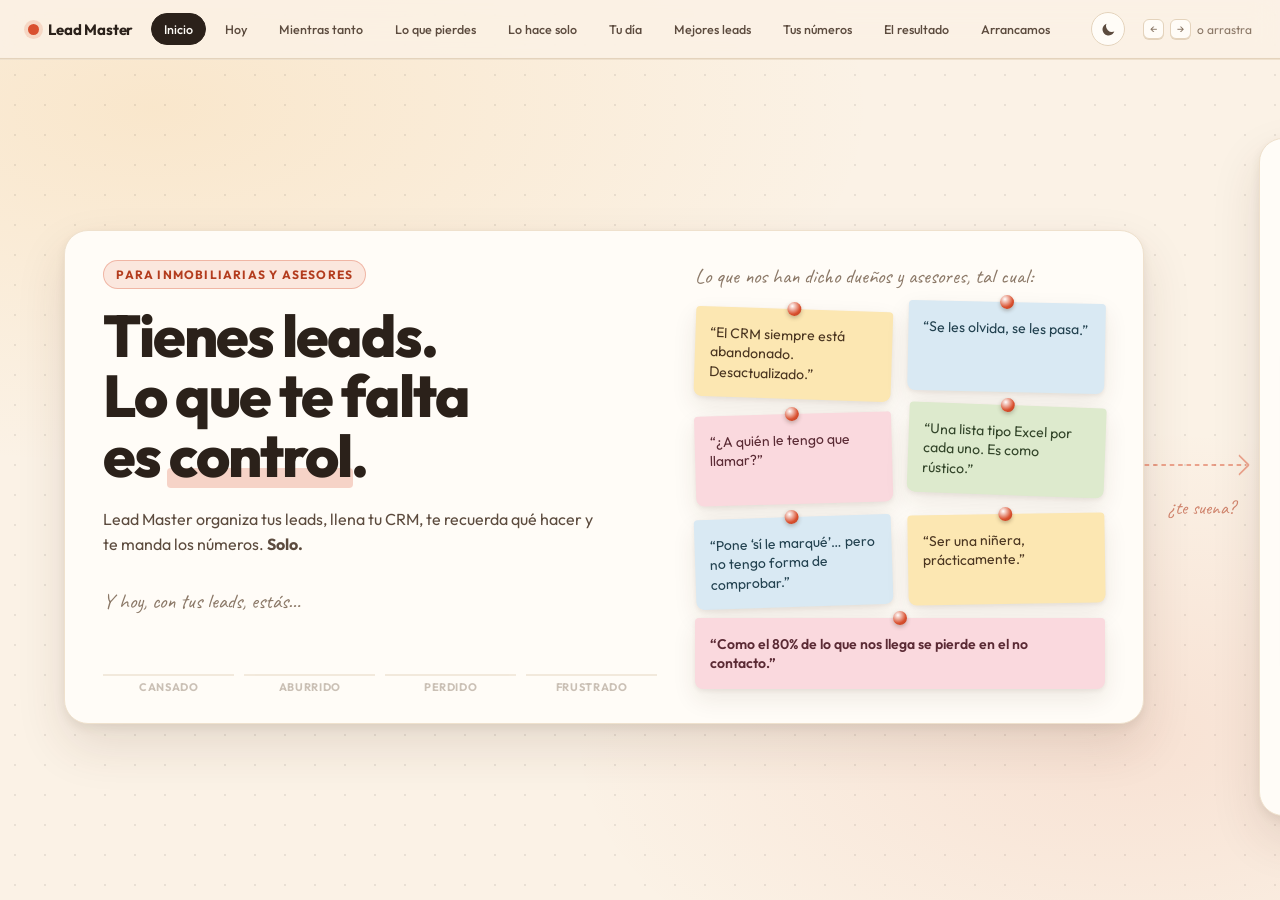
==== commit e04bf5f1: "Oferta: panel «Mientras tanto» (repartir a mano vs. contestar primero) y precio de noviembre - Hoy: " ====
--- a/index.html
+++ b/index.html
@@ -11,7 +11,7 @@
 <link rel="preconnect" href="https://fonts.gstatic.com" crossorigin>
 <link href="https://fonts.googleapis.com/css2?family=Caveat:wght@500;700&family=Outfit:wght@300;400;500;600;700;800&display=swap" rel="stylesheet">
 <link rel="stylesheet" href="/styles.css?v=26">
-<link rel="stylesheet" href="/oferta.css?v=1">
+<link rel="stylesheet" href="/oferta.css?v=2">
 <script>
 (function(){
   try{
@@ -33,13 +33,14 @@
   <nav class="chips" id="chips">
     <button data-go="0" class="chip is-active">Inicio</button>
     <button data-go="1" class="chip">Hoy</button>
-    <button data-go="2" class="chip">Lo que pierdes</button>
-    <button data-go="3" class="chip">Lo hace solo</button>
-    <button data-go="4" class="chip">Tu día</button>
-    <button data-go="5" class="chip">Mejores leads</button>
-    <button data-go="6" class="chip">Tus números</button>
-    <button data-go="7" class="chip">El resultado</button>
-    <button data-go="8" class="chip">Arrancamos</button>
+    <button data-go="2" class="chip">Mientras tanto</button>
+    <button data-go="3" class="chip">Lo que pierdes</button>
+    <button data-go="4" class="chip">Lo hace solo</button>
+    <button data-go="5" class="chip">Tu día</button>
+    <button data-go="6" class="chip">Mejores leads</button>
+    <button data-go="7" class="chip">Tus números</button>
+    <button data-go="8" class="chip">El resultado</button>
+    <button data-go="9" class="chip">Arrancamos</button>
   </nav>
   <button class="theme-toggle" id="themeToggle" type="button" aria-label="Cambiar entre modo claro y oscuro" title="Modo claro / oscuro">
     <svg class="ti-moon" viewBox="0 0 24 24" aria-hidden="true"><path d="M20.2 14.9A8.6 8.6 0 0 1 9.1 3.8a8.6 8.6 0 1 0 11.1 11.1Z"/></svg>
@@ -106,7 +107,7 @@
   <section class="panel panel-wide" data-index="1">
     <div class="panel-head">
       <span class="step-badge step-badge-muted">Así estás hoy</span>
-      <h2 class="panel-title">Tienes un CRM…<br><span class="hl hl-clay">y todo depende de que alguien lo llene.</span></h2>
+      <h2 class="panel-title">Tienes un CRM o un Excel…<br><span class="hl hl-clay">y todo depende de que alguien lo llene.</span></h2>
     </div>
 
     <div class="o-today">
@@ -173,10 +174,53 @@
     </div>
   </section>
 
+  <div class="connector"><svg viewBox="0 0 220 60" preserveAspectRatio="none"><path d="M2 30 C 70 30, 120 30, 195 30" /><path d="M182 20 L200 30 L182 40" class="head"/></svg><span class="connector-label">y mientras tanto…</span></div>
+
+  <!-- ============ 2 · MIENTRAS TANTO (repartir a mano) ============ -->
+  <section class="panel panel-wide" data-index="2">
+    <div class="panel-head">
+      <span class="step-badge step-2">Mientras tanto</span>
+      <h2 class="panel-title">Mientras repartes el lead a mano,<br><span class="hl hl-clay">otra inmobiliaria ya le contestó.</span></h2>
+    </div>
+
+    <div class="o-race" id="race">
+      <div class="o-newlead" data-at="0"><span class="bell">🔔</span><div><b>Nuevo lead: Laura G.</b><small>Llegó de Meta · busca apto de 3 habitaciones</small></div></div>
+
+      <div class="o-lane o-lane-you">
+        <div class="o-lane-head"><span class="o-lane-ico">⏳</span><div><b>Tu inmobiliaria</b><small>repartiendo a mano</small></div></div>
+        <div class="o-track">
+          <div class="o-step" data-at="400"><i>9:02 a. m.</i>Llega el lead</div>
+          <div class="o-step" data-at="2200"><i>9:45 a. m.</i>Lo anotas en el Excel</div>
+          <div class="o-step" data-at="4000"><i>10:30 a. m.</i>Decides a qué asesor</div>
+          <div class="o-step" data-at="5800"><i>11:50 a. m.</i>El asesor por fin lo ve</div>
+          <div class="o-step o-step-bad" data-at="7600"><i>12:20 p. m.</i>“Ya me atendieron, gracias.”</div>
+        </div>
+      </div>
+
+      <span class="o-stamp" aria-hidden="true">Venta perdida</span>
+
+      <div class="o-lane o-lane-them">
+        <div class="o-lane-head"><span class="o-lane-ico">⚡</span><div><b>Otra inmobiliaria</b><small>le contestó primero</small></div></div>
+        <div class="o-track">
+          <div class="o-step" data-at="400"><i>9:02 a. m.</i>Llega el lead</div>
+          <div class="o-step" data-at="900"><i>9:04 a. m.</i>Le contestan</div>
+          <div class="o-step" data-at="1500"><i>9:40 a. m.</i>Cita agendada</div>
+          <div class="o-step" data-at="2300"><i>Sábado</i>Visita el proyecto</div>
+          <div class="o-step o-step-good" data-at="3300"><i>Al mes</i>Compra con ellos 🏠</div>
+        </div>
+      </div>
+    </div>
+
+    <div class="verdict verdict-soft">
+      <span class="verdict-icon">⚡</span>
+      <p>El que contesta primero, vende. Con Lead Master cada lead le llega a su asesor <strong>en minutos, sin que nadie lo reparta</strong>, y el sistema le recuerda llamarlo.</p>
+    </div>
+  </section>
+
   <div class="connector"><svg viewBox="0 0 220 60" preserveAspectRatio="none"><path d="M2 30 C 70 30, 120 30, 195 30" /><path d="M182 20 L200 30 L182 40" class="head"/></svg><span class="connector-label">y eso cuesta</span></div>
 
   <!-- ============ 2 · LO QUE PIERDES ============ -->
-  <section class="panel panel-wide" data-index="2">
+  <section class="panel panel-wide" data-index="3">
     <div class="panel-head">
       <span class="step-badge step-2">Lo que estás perdiendo</span>
       <h2 class="panel-title">Cada lead que se enfría<br><span class="hl hl-clay">ya lo pagaste.</span></h2>
@@ -225,7 +269,7 @@
   <div class="connector"><svg viewBox="0 0 220 60" preserveAspectRatio="none"><path d="M2 30 C 70 30, 120 30, 195 30" /><path d="M182 20 L200 30 L182 40" class="head"/></svg><span class="connector-label">la solución</span></div>
 
   <!-- ============ 3 · LO HACE SOLO ============ -->
-  <section class="panel panel-wide" data-index="3">
+  <section class="panel panel-wide" data-index="4">
     <div class="panel-head">
       <span class="step-badge step-1">La solución</span>
       <h2 class="panel-title">Lead Master hace solo<br><span class="hl hl-amber">lo que hoy haces a mano.</span></h2>
@@ -275,7 +319,7 @@
       </svg></div>
 
       <ul class="o-out">
-        <li class="o-out-item o1"><span class="o-ico">🗂️</span><div><strong>Organiza cada lead</strong><small>Todos en un solo lugar, venga de donde venga.</small></div></li>
+        <li class="o-out-item o1"><span class="o-ico">🗂️</span><div><strong>Organiza y reparte cada lead</strong><small>Le llega a su asesor en minutos, sin repartir a mano.</small></div></li>
         <li class="o-out-item o2"><span class="o-ico">📍</span><div><strong>Te dice en qué etapa va</strong><small>Y lo mueve de etapa sin que nadie lo toque.</small></div></li>
         <li class="o-out-item o3"><span class="o-ico">📝</span><div><strong>Llena el CRM solo</strong><small>Lee chats y llamadas y deja todo escrito.</small></div></li>
         <li class="o-out-item o4"><span class="o-ico">🔔</span><div><strong>Te recuerda qué hacer</strong><small>A quién llamar hoy y a quién darle seguimiento.</small></div></li>
@@ -319,7 +363,7 @@
   <div class="connector"><svg viewBox="0 0 220 60" preserveAspectRatio="none"><path d="M2 30 C 70 30, 120 30, 195 30" /><path d="M182 20 L200 30 L182 40" class="head"/></svg><span class="connector-label">tu día a día</span></div>
 
   <!-- ============ 4 · TU DÍA ============ -->
-  <section class="panel panel-wide" data-index="4">
+  <section class="panel panel-wide" data-index="5">
     <div class="panel-head">
       <span class="step-badge step-3">Tu día a día</span>
       <h2 class="panel-title">Tú y tu equipo<br><span class="hl hl-olive">solo se dedican a vender.</span></h2>
@@ -373,7 +417,7 @@
   <div class="connector"><svg viewBox="0 0 220 60" preserveAspectRatio="none"><path d="M2 30 C 70 30, 120 30, 195 30" /><path d="M182 20 L200 30 L182 40" class="head"/></svg><span class="connector-label">y además…</span></div>
 
   <!-- ============ 5 · META APRENDE ============ -->
-  <section class="panel panel-wide" data-index="5">
+  <section class="panel panel-wide" data-index="6">
     <div class="panel-head">
       <span class="step-badge step-1">Mejores leads, más baratos</span>
       <h2 class="panel-title">Tus anuncios aprenden<br><span class="hl hl-amber">de tus ventas reales.</span></h2>
@@ -424,7 +468,7 @@
   <div class="connector"><svg viewBox="0 0 220 60" preserveAspectRatio="none"><path d="M2 30 C 70 30, 120 30, 195 30" /><path d="M182 20 L200 30 L182 40" class="head"/></svg><span class="connector-label">el control</span></div>
 
   <!-- ============ 6 · TUS NÚMEROS ============ -->
-  <section class="panel panel-wide" data-index="6">
+  <section class="panel panel-wide" data-index="7">
     <div class="panel-head">
       <span class="step-badge step-2">El control</span>
       <h2 class="panel-title">Cuando ves tus números,<br><span class="hl hl-clay">sabes qué arreglar.</span></h2>
@@ -476,7 +520,7 @@
   <div class="connector"><svg viewBox="0 0 220 60" preserveAspectRatio="none"><path d="M2 30 C 70 30, 120 30, 195 30" /><path d="M182 20 L200 30 L182 40" class="head"/></svg><span class="connector-label">el resultado</span></div>
 
   <!-- ============ 7 · EL RESULTADO ============ -->
-  <section class="panel panel-wide" data-index="7">
+  <section class="panel panel-wide" data-index="8">
     <div class="panel-head">
       <span class="step-badge step-badge-muted">El resultado</span>
       <h2 class="panel-title">De perseguir leads…<br>a <span class="hl hl-amber">tener el control</span>.</h2>
@@ -487,6 +531,7 @@
         <p class="flow-label">Hoy</p>
         <ul>
           <li>Todo a mano</li>
+          <li>Repartes los leads a mano</li>
           <li>Se te olvida actualizar</li>
           <li>No sabes a quién llamar</li>
           <li>Reportes en Excel, cuando hay</li>
@@ -503,6 +548,7 @@
         <p class="flow-label">Después</p>
         <ul>
           <li>El <strong>CRM se llena solo</strong></li>
+          <li>Cada lead <strong>le llega a su asesor en minutos</strong></li>
           <li>Cada lead <strong>en su etapa</strong></li>
           <li>Te dice <strong>a quién llamar</strong> y te recuerda las citas</li>
           <li><strong>Reportes semanales y mensuales</strong>, solos</li>
@@ -532,10 +578,38 @@
   <div class="connector"><svg viewBox="0 0 220 60" preserveAspectRatio="none"><path d="M2 30 C 70 30, 120 30, 195 30" /><path d="M182 20 L200 30 L182 40" class="head"/></svg><span class="connector-label">¿arrancamos?</span></div>
 
   <!-- ============ 8 · ARRANCAMOS ============ -->
-  <section class="panel panel-wide o-panel-close" data-index="8">
+  <section class="panel panel-wide o-panel-close" data-index="9">
     <div class="closing">
       <h3 class="closing-title">¿Arrancamos?</h3>
-      <p class="closing-text">Conectamos tus leads, lo dejamos funcionando y le enseñamos a tu equipo. Tú solo te dedicas a vender.</p>
+      <p class="closing-text">Conectamos tus leads, lo dejamos funcionando, le enseñamos a tu equipo y te damos soporte. Tú solo te dedicas a vender.</p>
+      <div class="o-price">
+        <div class="o-price-before">
+          <span class="o-price-tag">Normalmente</span>
+          <p>Implementación + capacitación + soporte</p>
+          <p class="o-strike"><span>2.000 USD</span></p>
+          <small>de entrada</small>
+        </div>
+        <div class="o-price-arrow" aria-hidden="true">→</div>
+        <div class="o-price-now">
+          <span class="o-price-badge">🎁 Solo en noviembre</span>
+          <p class="o-price-lead">Eliminamos los <strong>2.000 USD de entrada</strong>. Solo pagas:</p>
+          <p class="o-price-big"><b data-out="price">197</b><span class="o-price-cur">USD<small>/mes</small></span></p>
+          <p class="o-price-sub">con <b data-out="seatsIncl">5</b> asesores conectados</p>
+          <div class="o-price-chips">
+            <span>+ 7 USD por cada asesor adicional</span>
+            <span>👔 Gerentes ilimitados</span>
+          </div>
+          <div class="o-seats">
+            <span>¿Cuántos asesores tienes?</span>
+            <div class="o-stepper">
+              <button type="button" class="o-step-btn" data-seats="-1" aria-label="Un asesor menos">−</button>
+              <b data-out="seats">5</b>
+              <button type="button" class="o-step-btn" data-seats="1" aria-label="Un asesor más">+</button>
+            </div>
+          </div>
+        </div>
+      </div>
+
       <div class="roadmap">
         <div class="rm-line"></div>
         <div class="rm-item">
@@ -578,6 +652,6 @@
 </main>
 
 <script src="/app.js?v=26"></script>
-<script src="/oferta.js?v=1"></script>
+<script src="/oferta.js?v=2"></script>
 </body>
 </html>
--- a/oferta.css
+++ b/oferta.css
@@ -129,6 +129,58 @@
   4%,14%{border-color:rgba(217,80,47,.65);translate:0 -3px;box-shadow:var(--shadow-md);}
   18%,100%{border-color:var(--line);translate:0 0;}
 }
+
+
+/* ---------------- 2 · Mientras tanto (la carrera) ---------------- */
+.o-race{position:relative;display:flex;flex-direction:column;gap:clamp(10px,1.4vh,14px);}
+.o-newlead{
+  align-self:flex-start;display:inline-flex;align-items:center;gap:12px;
+  padding:10px 16px;border-radius:14px;background:var(--paper);
+  border:1px solid var(--chip-amber-bd);box-shadow:var(--shadow-md);
+  opacity:0;translate:0 -8px;transition:opacity .4s, translate .4s;
+}
+.o-newlead.on{opacity:1;translate:0 0;}
+.o-newlead .bell{font-size:20px;}
+.o-newlead b{display:block;font-size:14.5px;}
+.o-newlead small{display:block;font-size:12.5px;color:var(--muted);}
+.o-lane{
+  position:relative;display:grid;grid-template-columns:190px 1fr;gap:16px;align-items:center;
+  padding:14px 16px;border-radius:var(--r-md);border:1px solid var(--line);background:var(--cream-2);
+}
+.o-lane-head{display:flex;align-items:center;gap:10px;}
+.o-lane-ico{width:38px;height:38px;border-radius:12px;display:grid;place-items:center;font-size:19px;background:var(--paper);border:1px solid var(--line);flex:0 0 auto;}
+.o-lane-head b{display:block;font-size:16px;line-height:1.2;}
+.o-lane-head small{display:block;font-size:12.5px;color:var(--muted);}
+.o-lane-you .o-lane-ico{animation:oSlow 2.4s ease-in-out infinite;}
+@keyframes oSlow{0%,100%{rotate:0deg;}50%{rotate:180deg;}}
+.o-track{position:relative;display:grid;grid-template-columns:repeat(5,1fr);gap:10px;}
+.o-track::before{
+  content:"";position:absolute;left:0;right:0;top:50%;height:2px;margin-top:-1px;
+  background:repeating-linear-gradient(90deg,var(--line) 0 6px,transparent 6px 12px);
+}
+.o-step{
+  position:relative;z-index:1;background:var(--paper);border:1px solid var(--line);border-radius:12px;
+  padding:9px 11px;font-size:13.5px;font-weight:600;line-height:1.3;
+  opacity:0;translate:0 10px;scale:.95;
+  transition:opacity .45s ease-out, translate .45s cubic-bezier(.2,.9,.3,1.2), scale .45s, background .4s, border-color .4s;
+}
+.o-step i{display:block;font-style:normal;font-size:11px;font-weight:700;letter-spacing:.03em;color:var(--muted);margin-bottom:2px;}
+.o-step.on{opacity:1;translate:0 0;scale:1;}
+.o-step-bad.on{border-color:rgba(217,80,47,.65);background:rgba(217,80,47,.10);color:var(--clay-dark);}
+.o-step-good.on{border-color:var(--chip-olive-bd);background:var(--chip-olive-bg);color:var(--chip-olive-fg);}
+.o-lane-them .o-step.on{box-shadow:var(--shadow-sm);}
+.o-stamp{
+  position:absolute;right:clamp(10px,3vw,48px);top:6px;z-index:3;pointer-events:none;
+  padding:6px 16px;border:3px solid var(--clay);border-radius:10px;
+  font-size:clamp(17px,1.6vw,22px);font-weight:800;letter-spacing:.14em;text-transform:uppercase;
+  color:var(--clay);background:var(--paper);
+  opacity:0;transform:rotate(-7deg) scale(1.8);
+  transition:opacity .25s, transform .4s cubic-bezier(.3,1.5,.5,1);
+}
+.o-race.is-done .o-stamp{opacity:.95;transform:rotate(-7deg) scale(1);}
+.o-race.is-done .o-lane-you{border-color:rgba(217,80,47,.35);}
+.o-race.is-done .o-lane-them{border-color:var(--chip-olive-bd);}
+.verdict-soft .verdict-icon{color:var(--amber);}
 
 /* ---------------- 2 · Lo que pierdes ---------------- */
 .o-leak{display:grid;grid-template-columns:1fr 1fr .9fr;gap:clamp(18px,2.4vw,36px);align-items:center;}
@@ -498,8 +550,72 @@
   color:var(--muted);white-space:nowrap;
 }
 .o-panel-close{padding:clamp(14px,2vh,22px);}
-.o-panel-close .closing{margin-top:0;}
+.o-panel-close .closing{margin-top:0;padding-top:clamp(20px,3vh,32px);padding-bottom:clamp(18px,2.6vh,28px);}
+.o-panel-close .closing-text{margin-top:8px;}
+.o-panel-close .roadmap{margin-top:22px;}
+.o-panel-close .o-faq{margin-top:18px;}
+.o-panel-close .signature{margin-top:12px;}
 @keyframes oRibbon{to{transform:translateX(-50%);}}
+
+
+/* ---- precio ---- */
+.o-price{
+  display:grid;grid-template-columns:.8fr auto 1.4fr;gap:clamp(12px,2vw,26px);align-items:center;
+  margin:24px auto 0;max-width:900px;text-align:left;
+}
+.o-price-before{
+  padding:16px 18px;border-radius:16px;border:1px dashed rgba(255,243,226,.25);
+  color:rgba(255,243,226,.65);
+}
+.o-price-tag{font-size:11px;font-weight:700;letter-spacing:.12em;text-transform:uppercase;color:rgba(255,243,226,.5);}
+.o-price-before p{margin:6px 0 0;font-size:14px;line-height:1.35;}
+.o-price-before small{font-size:12.5px;}
+.o-strike{position:relative;display:inline-block;margin-top:8px !important;font-size:clamp(26px,2.4vw,34px) !important;font-weight:800;color:rgba(255,243,226,.75);letter-spacing:-.02em;}
+.o-strike span{position:relative;}
+.o-strike span::after{
+  content:"";position:absolute;left:-4px;right:-4px;top:52%;height:4px;border-radius:4px;background:var(--clay);
+  transform:rotate(-8deg) scaleX(1);transform-origin:left center;
+  animation:oStrike 5s ease-in-out infinite;
+}
+@keyframes oStrike{0%,8%{transform:rotate(-8deg) scaleX(0);}22%,100%{transform:rotate(-8deg) scaleX(1);}}
+.o-price-arrow{font-size:30px;font-weight:700;color:var(--amber);}
+.o-price-now{
+  position:relative;padding:18px 22px;border-radius:20px;
+  background:linear-gradient(160deg,rgba(239,162,44,.16),rgba(217,80,47,.12));
+  border:1px solid rgba(239,162,44,.5);box-shadow:0 0 0 6px rgba(239,162,44,.06);
+}
+.o-price-badge{
+  display:inline-block;font-size:12px;font-weight:700;letter-spacing:.08em;text-transform:uppercase;
+  padding:5px 12px;border-radius:999px;background:var(--amber);color:#2B211A;
+  animation:oBadgeGlow 2.2s ease-in-out infinite;
+}
+@keyframes oBadgeGlow{0%,100%{box-shadow:0 0 0 0 rgba(239,162,44,.5);}60%{box-shadow:0 0 0 8px rgba(239,162,44,0);}}
+.o-price-lead{margin:10px 0 0;font-size:14.5px;color:rgba(255,243,226,.85);}
+.o-price-lead strong{color:#FFF3E2;}
+.o-price-big{margin:4px 0 0;display:flex;align-items:baseline;gap:8px;line-height:1;}
+.o-price-big b{font-size:clamp(52px,5vw,70px);font-weight:800;letter-spacing:-.04em;color:#FFF3E2;font-variant-numeric:tabular-nums;}
+.o-price-cur{font-size:20px;font-weight:700;color:var(--amber);}
+.o-price-cur small{font-size:15px;font-weight:500;color:rgba(255,243,226,.7);}
+.o-price-sub{margin:4px 0 0;font-size:14.5px;color:rgba(255,243,226,.85);}
+.o-price-chips{display:flex;flex-wrap:wrap;gap:8px;margin-top:12px;}
+.o-price-chips span{
+  font-size:12.5px;font-weight:600;padding:6px 11px;border-radius:999px;
+  background:rgba(255,243,226,.08);border:1px solid rgba(255,243,226,.18);color:#FFF3E2;
+}
+.o-seats{
+  display:flex;align-items:center;justify-content:space-between;gap:12px;flex-wrap:wrap;
+  margin-top:14px;padding-top:12px;border-top:1px dashed rgba(255,243,226,.18);
+  font-size:13.5px;color:rgba(255,243,226,.75);
+}
+.o-stepper{display:inline-flex;align-items:center;gap:4px;border-radius:999px;border:1px solid rgba(255,243,226,.22);padding:3px;}
+.o-stepper b{min-width:34px;text-align:center;font-size:17px;color:#FFF3E2;font-variant-numeric:tabular-nums;}
+.o-step-btn{
+  width:30px;height:30px;border-radius:50%;border:0;cursor:pointer;font:inherit;font-size:18px;font-weight:700;line-height:1;
+  background:rgba(255,243,226,.12);color:#FFF3E2;transition:background .2s, transform .15s;
+}
+.o-step-btn:hover{background:var(--amber);color:#2B211A;}
+.o-step-btn:active{transform:scale(.92);}
+.o-step-btn:focus-visible{outline:2px solid var(--amber);outline-offset:2px;}
 
 /* ---------------- Responsive ---------------- */
 @media (max-width:1100px){
@@ -520,6 +636,11 @@
   .o-day-side{justify-self:stretch;}
   .o-faq{grid-template-columns:1fr;}
   .o-proof-band{grid-template-columns:1fr;}
+  .o-lane{grid-template-columns:1fr;gap:12px;}
+  .o-track{grid-template-columns:1fr 1fr;}
+  .o-track::before{display:none;}
+  .o-price{grid-template-columns:1fr;}
+  .o-price-arrow{display:none;}
   .o-ask-ans{margin-left:0;}
 
   .o-flow{display:flex;flex-direction:column;align-items:stretch;gap:12px;min-height:0;}
@@ -563,6 +684,8 @@
   .o-team th,.o-team td{padding:7px 3px;}
   .o-av-s{display:none;}
   .o-why{grid-template-columns:1fr;}
+  .o-step{font-size:12.5px;padding:8px 9px;}
+  .o-stamp{position:static;align-self:center;margin:2px 0;}
   .o-sw-btn{padding:7px 11px;font-size:12.5px;}
 }
 
@@ -615,5 +738,20 @@
   .o-why-item{padding:10px 12px;}
 
   .summary-flow .flow-item{padding:16px 18px;}
+  .summary-flow .flow-item ul{gap:6px;}
+  .o-lane{padding:10px 14px;}
+  .o-step{padding:7px 10px;}
+  .o-newlead{padding:8px 14px;}
+  .o-price{margin-top:16px;}
+  .o-price-now{padding:14px 18px;}
+  .o-price-big b{font-size:48px;}
+  .roadmap{margin-top:18px;}
+  .rm-sub{display:none;}
+  .o-faq{margin-top:12px;}
+  .o-panel-close .closing-title{font-size:30px;}
+  .o-panel-close .roadmap{margin-top:14px;}
+  .o-panel-close .o-faq{margin-top:12px;}
+  .o-faq-item{padding:10px 14px;}
+  .o-panel-close .signature{display:none;}
   .o-proof-band{margin-top:14px;padding:14px 20px;}
 }
